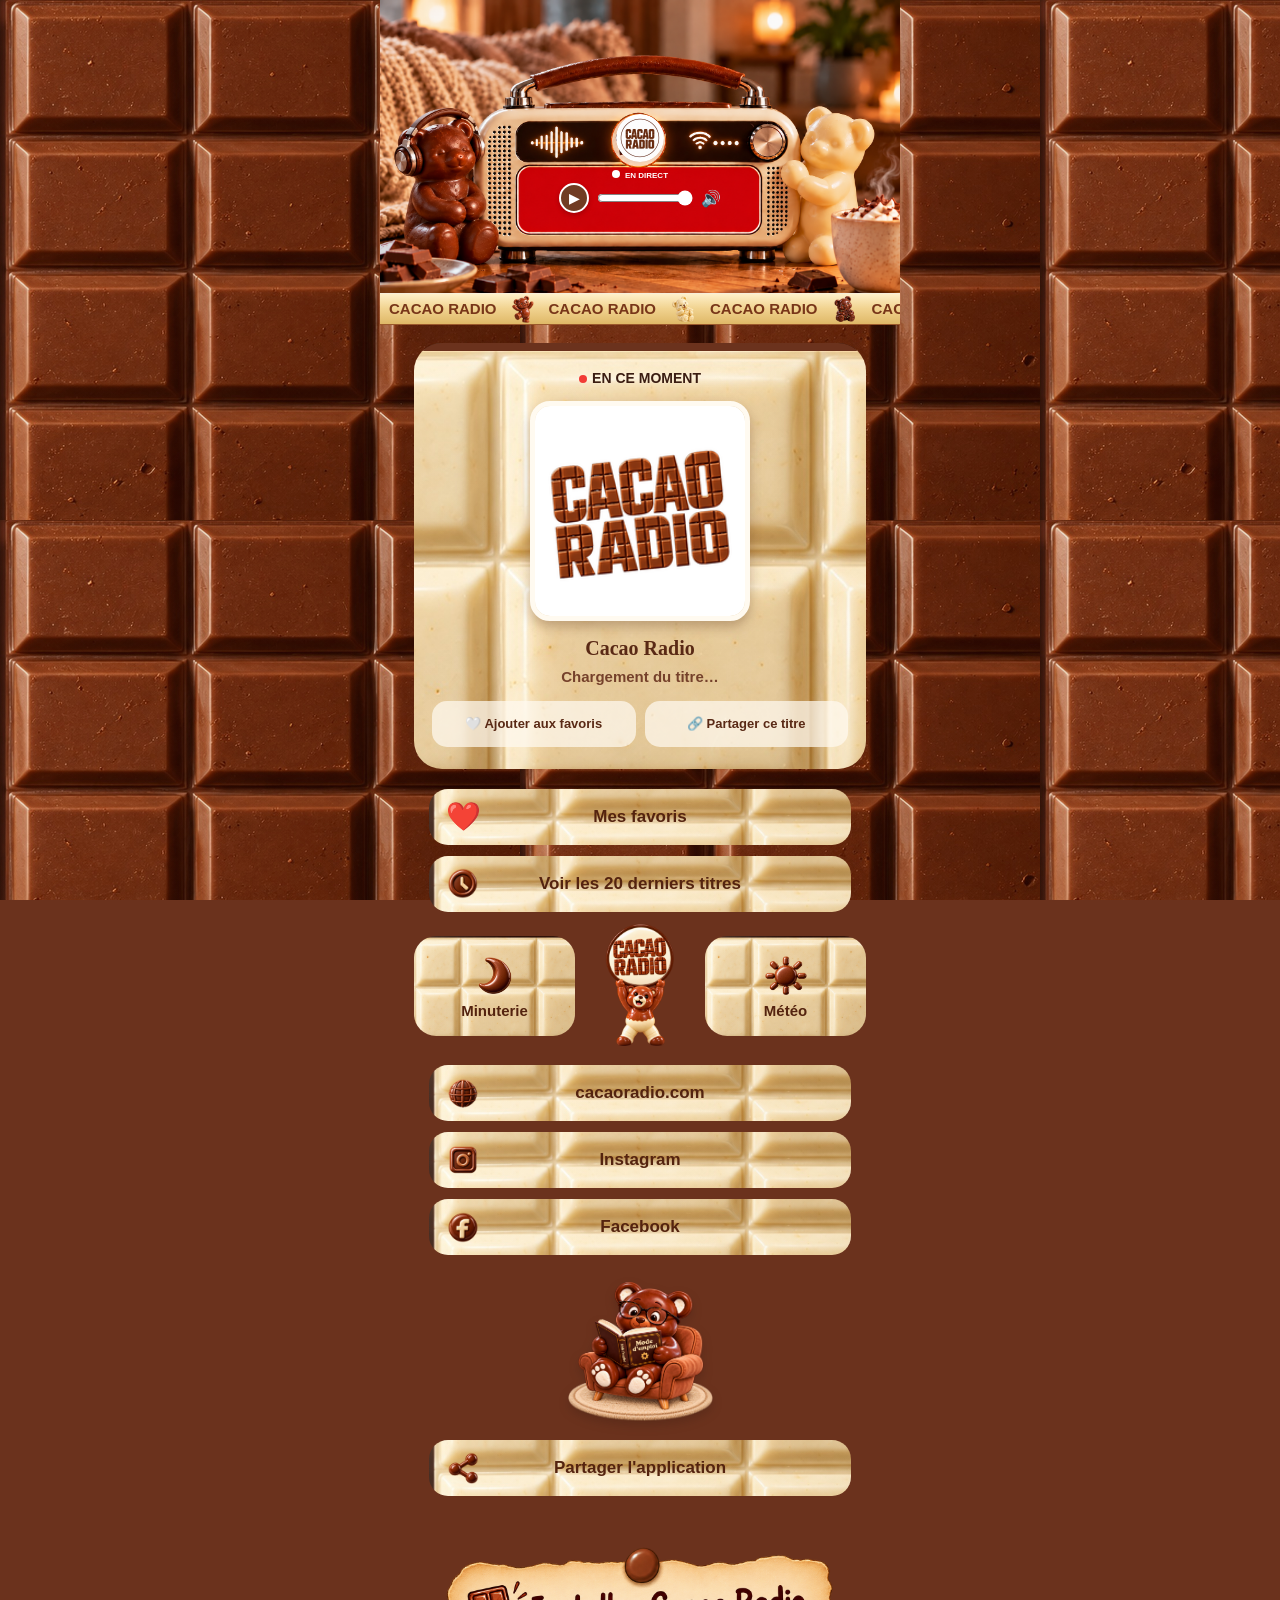
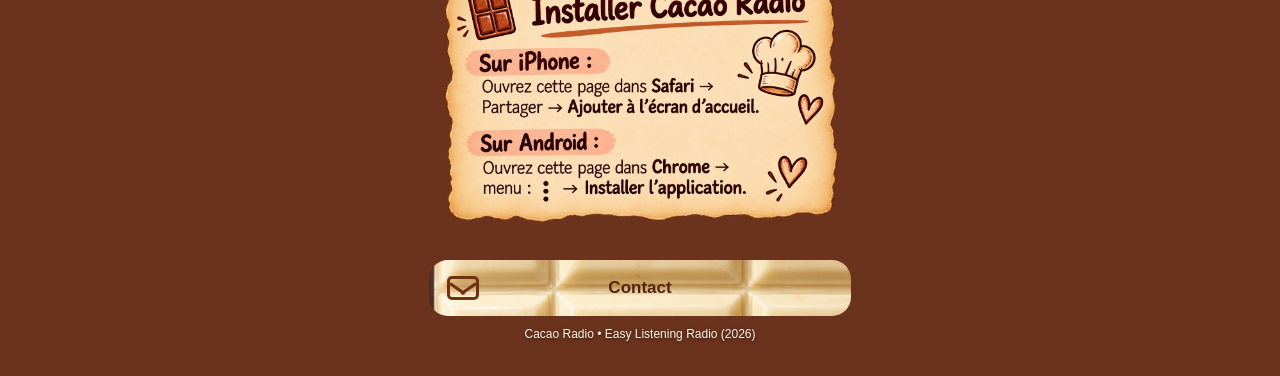
==== index.html @ e985b1bf "Update index.html" ====
<!doctype html>
<html lang="fr">

<head>
<meta charset="utf-8">
<meta name="viewport" content="width=device-width,initial-scale=1,viewport-fit=cover">
<meta name="theme-color" content="#3b1d12">

<title>Cacao Radio</title>

<!-- PARTAGE FACEBOOK / WHATSAPP / MESSENGER -->
<meta property="og:type" content="website">
<meta property="og:title" content="Cacao Radio">
<meta property="og:description" content="Easy Listening Radio • Écoutez Cacao Radio gratuitement.">

<meta property="og:url" content="https://cacaoradio.github.io/cacao-radio/">
<meta property="og:image" content="https://cacaoradio.github.io/cacao-radio/partage-cacao-radio.jpg">
<meta property="og:image:secure_url" content="https://cacaoradio.github.io/cacao-radio/partage-cacao-radio.jpg">
<meta property="og:image:type" content="image/jpeg">
<meta property="og:image:alt" content="Cacao Radio - Easy Listening Radio">
<meta property="og:site_name" content="Cacao Radio">
<meta property="og:locale" content="fr_FR">

<meta name="twitter:card" content="summary_large_image">
<meta name="twitter:title" content="Cacao Radio">
<meta name="twitter:description" content="Easy Listening Radio • Écoutez Cacao Radio gratuitement.">
<meta name="twitter:image" content="https://cacaoradio.github.io/cacao-radio/partage-cacao-radio.jpg">

<link rel="manifest" href="manifest.webmanifest">
<link rel="apple-touch-icon" href="icon-192.png">

<style>

:root{
  --brown:#3b1d12;
  --brown2:#713c23;
}

*{box-sizing:border-box}

body{
  margin:0;
  font-family:Arial,sans-serif;
  color:var(--brown);
  background-color:#6b321d;
  background-image:
    linear-gradient(rgba(75,31,13,.10),rgba(75,31,13,.10)),
    url("chocolat-lait.jpg");
  background-size:520px auto;
  background-repeat:repeat;
  background-attachment:fixed;
}

main{
  max-width:520px;
  margin:auto;
  padding:0 14px 35px;
}

.hero{
  position:relative;
  margin:0 -14px;
  overflow:hidden;
}

.hero > .radio-background{
  display:block;
  width:100%;
  height:auto;
}

.player-overlay{
  position:absolute;
  left:27%;
  top:57%;
  width:46%;
  height:18%;
  overflow:hidden;
  pointer-events:none;
}

.player-overlay .live{
  position:absolute;
  left:0;
  top:3px;
  width:100%;
  text-align:center;
  font-size:8px;
  line-height:1;
  font-weight:800;
  color:#fff;
}

.player-overlay .controls{
  position:absolute;
  left:5%;
  top:25%;
  width:90%;
  height:70%;
  display:flex;
  align-items:center;
  justify-content:center;
  gap:6px;
}

.play{
  width:30px;
  height:30px;
  flex:0 0 30px;
  border:2px solid #fff;
  border-radius:50%;
  background:var(--brown2);
  color:#fff;
  font-size:13px;
  font-weight:bold;
  box-shadow:0 2px 5px #0003;
  pointer-events:auto;
}

.vol{
  width:45%;
  min-width:0;
  accent-color:#fff;
  pointer-events:auto;
}

.dot{
  display:inline-block;
  width:8px;
  height:8px;
  border-radius:50%;
  background:#f23b35;
  margin-right:5px;
}

.player-overlay .dot{background:#fff}

.radio-logo{
  position:absolute;
  left:50%;
  top:47%;
  transform:translate(-50%,-50%);
  width:48px;
  height:48px;
  border-radius:50%;
  overflow:hidden;
  z-index:20;
  pointer-events:none;
}

.radio-logo img{
  position:absolute;
  inset:0;
  width:100%;
  height:100%;
  object-fit:cover;
  border-radius:50%;
}

#logoFixe{display:block}
#logoAnime{display:none}

.cacao-marquee{
  position:relative;
  width:calc(100% + 28px);
  height:32px;
  margin:0 -14px 12px;
  overflow:hidden;
  display:flex;
  align-items:center;
  background:linear-gradient(180deg,#fff0c9 0%,#f1d390 48%,#dfb867 100%);
  border-top:1px solid rgba(255,255,255,.75);
  border-bottom:1px solid #9b592c;
}

.cacao-marquee-track{
  display:flex;
  align-items:center;
  width:max-content;
  white-space:nowrap;
  animation:cacaoScroll 24s linear infinite;
  animation-play-state:paused;
}

.cacao-marquee.playing .cacao-marquee-track{
  animation-play-state:running;
}

.marquee-text{
  display:inline-block;
  margin:0 9px;
  font-family:Impact,"Arial Black",sans-serif;
  font-size:15px;
  font-weight:900;
  color:#783619;
}

.marquee-bear-img{
  display:block;
  width:26px;
  height:26px;
  object-fit:contain;
  margin:0 5px;
}

.bear-standing{
  width:24px;
  height:28px;
}

.bear-lying{
  width:32px;
  height:23px;
}

@keyframes cacaoScroll{
  from{transform:translateX(0)}
  to{transform:translateX(-50%)}
}

.choco-white{
  position:relative;
  overflow:hidden;
  background-color:#f3dda5;
  background-image:
    linear-gradient(
      135deg,
      rgba(255,250,224,.16) 0%,
      rgba(255,250,224,0) 35%,
      rgba(206,166,91,.08) 100%
    ),
    url("chocolat-blanc.jpg");
  background-size:cover;
  background-position:center;
  border:none;
  outline:none;
  box-shadow:none;
}

.card{border-radius:25px}

.now-card{
  position:relative;
  padding:27px 18px 22px;
  margin:18px 20px 20px;
  border-radius:28px;
  text-align:center;
}

.now-card::before{
  content:"";
  position:absolute;
  top:0;
  left:0;
  right:0;
  height:8px;
  background:#6b321d;
  border-radius:28px 28px 0 0;
}

.now-label{
  font-size:14px;
  font-weight:900;
  margin-bottom:15px;
}

.now-wrap{
  display:flex;
  flex-direction:column;
  align-items:center;
}

.now-cover{
  display:block;
  width:220px;
  height:220px;
  max-width:82vw;
  border-radius:20px;
  object-fit:cover;
  background:#fff;
  border:5px solid #fffaf0;
  box-shadow:0 6px 12px rgba(72,31,10,.28);
  margin:0 auto 16px;
}

.now-text{
  width:100%;
  text-align:center;
}

.now-title{
  font-family:Georgia,serif;
  font-size:20px;
  font-weight:900;
  color:#592915;
  margin:0 auto 8px;
}

.now-artist{
  font-size:15px;
  font-weight:800;
  color:#75412b;
}

.track-actions{
  display:grid;
  grid-template-columns:1fr 1fr;
  gap:9px;
  width:100%;
  margin-top:16px;
}

.track-action{
  min-height:46px;
  border:0;
  border-radius:15px;
  padding:7px 8px;
  background:rgba(255,250,240,.72);
  color:#592915;
  font-size:13px;
  font-weight:900;
}

.history-area{
  position:relative;
  margin-top:10px;
}

.history-btn,
.btn{
  position:relative;
  width:calc(100% - 70px);
  min-height:56px;
  margin:0 35px 11px;
  border-radius:19px;
  padding:7px 15px;
  color:#54230f;
  font-weight:900;
  font-size:17px;
  text-decoration:none;
  display:grid;
  grid-template-columns:38px 1fr 38px;
  align-items:center;
  text-align:center;
  gap:10px;
}

.icon-inline{
  display:block;
  width:32px;
  height:32px;
  object-fit:contain;
  grid-column:1;
  grid-row:1;
  justify-self:center;
}

.history-btn > span:not(.contact-envelope),
.btn > span:not(.contact-envelope){
  grid-column:2;
  grid-row:1;
  text-align:center;
}

.links{display:grid}

.tools-row{
  display:grid;
  grid-template-columns:1fr 110px 1fr;
  gap:10px;
  align-items:center;
  margin:8px 20px 16px;
}

.tool{
  min-height:100px;
  border-radius:22px;
  padding:11px 3px 9px;
  color:#54230f;
  font-size:15px;
  font-weight:900;
}

.icon-choco{
  display:block;
  width:42px;
  height:42px;
  margin:0 auto 5px;
  object-fit:contain;
}

.tools-bear{
  display:flex;
  justify-content:center;
  align-items:center;
  width:110px;
}

.tools-bear img{
  display:block;
  width:105px;
  height:auto;
}

.panel{
  display:none;
  padding:22px 18px;
  margin:0 20px 18px;
  text-align:center;
}

.panel > strong{
  display:block;
  font-size:20px;
  font-weight:900;
  color:#54230f;
  margin-bottom:5px;
}

.panel input,
.panel select{
  width:min(320px,94%);
  padding:13px;
  border:1px solid #c9a66b;
  border-radius:13px;
  font-size:17px;
  margin:10px 0;
  background:#fffaf0;
  color:#3b1d12;
}

.action,.cancel{
  border:0;
  border-radius:12px;
  padding:11px 16px;
  font-size:16px;
  font-weight:900;
  margin:4px;
}

.action{background:#3b1d12;color:#fff}
.cancel{background:#eee1cb;color:#3b1d12}

.info{
  font-size:16px;
  font-weight:800;
  color:#54230f;
  margin-top:14px;
  line-height:1.45;
}

.weatherNow{
  font-size:29px;
  font-weight:900;
  margin:10px 0 3px;
}

.weather-day{padding:8px 0}

.weather-day + .weather-day{
  border-top:1px solid rgba(113,60,35,.25);
  margin-top:8px;
  padding-top:14px;
}

.weather-day-title{
  font-size:17px;
  font-weight:900;
}

.weather-description{
  font-weight:800;
  margin:4px 0;
}

.history-modal,.favorites-modal{
  display:none;
  position:fixed;
  inset:0;
  z-index:9999;
  background:rgba(35,16,9,.72);
  padding:18px;
  align-items:center;
  justify-content:center;
}

.history-box,.favorites-box{
  width:min(390px,100%);
  max-height:92vh;
  overflow:auto;
  background:#fff8ef;
  border-radius:18px;
  padding:12px;
}

.history-head,.favorites-head{
  display:flex;
  align-items:center;
  justify-content:space-between;
  margin:2px 2px 10px;
  font-weight:800;
  font-size:17px;
}

.history-close,.favorites-close{
  border:0;
  width:38px;
  height:38px;
  border-radius:50%;
  background:var(--brown);
  color:#fff;
  font-size:22px;
}

.history-loading{
  padding:30px 10px;
  text-align:center;
  font-weight:800;
  color:#75412b;
}

.history-item{
  display:grid;
  grid-template-columns:54px 1fr;
  gap:12px;
  align-items:center;
  padding:10px 5px;
  border-bottom:1px solid rgba(113,60,35,.18);
}

.history-item:last-child{border-bottom:none}

.history-cover{
  display:block;
  width:54px;
  height:54px;
  border-radius:10px;
  object-fit:cover;
  background:#fff;
}

.history-info{min-width:0}

.history-title{
  font-weight:900;
  font-size:15px;
  color:#54230f;
  line-height:1.25;
}

.history-artist{
  margin-top:3px;
  font-size:13px;
  font-weight:700;
  color:#75412b;
}

.history-time{
  margin-top:4px;
  font-size:11px;
  color:#9a705b;
}

.favorites-empty{
  padding:25px 12px;
  text-align:center;
  color:#75412b;
}

.favorite-item{
  display:grid;
  grid-template-columns:1fr 42px;
  gap:8px;
  align-items:center;
  padding:12px 6px;
  border-bottom:1px solid rgba(113,60,35,.20);
}

.favorite-title{font-weight:900;color:#54230f}
.favorite-artist{font-size:13px;color:#75412b}

.favorite-delete{
  width:38px;
  height:38px;
  border:0;
  border-radius:50%;
  background:#eee1cb;
  color:#713015;
  font-size:18px;
}

.contact-envelope{
  display:block;
  width:32px;
  height:24px;
  grid-column:1 !important;
  grid-row:1 !important;
  justify-self:center;
  align-self:center;
  position:relative;
  border:3px solid #713015;
  border-radius:5px;
}

.contact-envelope::before,
.contact-envelope::after{
  content:"";
  position:absolute;
  top:3px;
  width:18px;
  height:3px;
  background:#713015;
}

.contact-envelope::before{
  left:0;
  transform:rotate(35deg);
  transform-origin:left center;
}

.contact-envelope::after{
  right:0;
  transform:rotate(-35deg);
  transform-origin:right center;
}

.mode-emploi-bear{
  display:flex;
  justify-content:center;
  width:100%;
  margin:16px 0 18px;
}

.mode-emploi-bear img{
  display:block;
  width:145px;
  max-width:42%;
  height:auto;
  object-fit:contain;
  filter:drop-shadow(0 5px 5px rgba(59,29,18,.28));
}

.share-bottom{
  margin-top:0;
  margin-bottom:18px;
}

.installation-app{
  width:100%;
  display:flex;
  justify-content:center;
  align-items:center;
  margin:18px auto 18px;
}

.installation-app img{
  display:block;
  width:100%;
  max-width:492px;
  height:auto;
  object-fit:contain;
  margin:0 auto;
}

.contact-bottom{margin-top:18px}

footer{
  text-align:center;
  color:#fff5e9;
  font-size:12px;
  margin-top:10px;
  text-shadow:0 1px 3px #3b1d12;
}

</style>
</head>

<body>

<main>

<section class="hero">

<img class="radio-background" src="radio-cacao-player-vide.png" alt="Cacao Radio">

<div class="radio-logo">
<img id="logoFixe" src="logo-fixe.png" alt="Cacao Radio">
<img id="logoAnime" src="logo-anime.gif" alt="Cacao Radio">
</div>

<div class="player-overlay">

<div class="live"><span class="dot"></span>EN DIRECT</div>

<div class="controls">
<button class="play" id="play">▶</button>
<input class="vol" id="volume" type="range" min="0" max="1" step=".05" value="1">
<span>🔊</span>
</div>

</div>

<audio id="audio" preload="none" playsinline>
<source src="https://stream10.vestaradio.com/Cacao-Radio">
</audio>

<audio id="welcomeAudio" preload="auto" playsinline>
<source src="welcome.m4a.m4a" type="audio/mp4">
</audio>

</section>

<div class="cacao-marquee" id="cacaoMarquee">
<div class="cacao-marquee-track">

<span class="marquee-text">CACAO RADIO</span>
<img class="marquee-bear-img bear-standing" src="ourson-lait-debout.png" alt="">
<span class="marquee-text">CACAO RADIO</span>
<img class="marquee-bear-img" src="ourson-blanc-tablette.png" alt="">
<span class="marquee-text">CACAO RADIO</span>
<img class="marquee-bear-img" src="ourson-noir-tablette.png" alt="">
<span class="marquee-text">CACAO RADIO</span>
<img class="marquee-bear-img bear-lying" src="ourson-lait-allonge.png" alt="">

<span class="marquee-text">CACAO RADIO</span>
<img class="marquee-bear-img bear-standing" src="ourson-lait-debout.png" alt="">
<span class="marquee-text">CACAO RADIO</span>
<img class="marquee-bear-img" src="ourson-blanc-tablette.png" alt="">
<span class="marquee-text">CACAO RADIO</span>
<img class="marquee-bear-img" src="ourson-noir-tablette.png" alt="">
<span class="marquee-text">CACAO RADIO</span>
<img class="marquee-bear-img bear-lying" src="ourson-lait-allonge.png" alt="">

</div>
</div>

<section class="card now-card choco-white">

<div class="now-label"><span class="dot"></span>EN CE MOMENT</div>

<div class="now-wrap">

<img class="now-cover" id="nowCover" src="icon-192.png" alt="Pochette">

<div class="now-text">

<div class="now-title" id="nowTitle">Cacao Radio</div>
<div class="now-artist" id="nowArtist">Chargement du titre…</div>

<div class="track-actions">
<button class="track-action" id="favoriteCurrentButton" onclick="addCurrentFavorite()">🤍 Ajouter aux favoris</button>
<button class="track-action" onclick="shareCurrentTrack()">🔗 Partager ce titre</button>
</div>

</div>
</div>
</section>

<div class="history-area">
<button class="history-btn choco-white" onclick="openFavorites()">
<span style="font-size:28px;grid-column:1;">❤️</span>
<span>Mes favoris</span>
</button>
</div>

<div class="history-area">
<button class="history-btn choco-white" onclick="openHistory()">
<img class="icon-inline" src="icon-historique.png" alt="">
<span>Voir les 20 derniers titres</span>
</button>
</div>

<div class="tools-row">

<button class="tool choco-white" onclick="openPanel('sleepPanel')">
<img class="icon-choco" src="icon-minuterie.png" alt="">
Minuterie
</button>

<div class="tools-bear">
<img src="nounours-logo-cacao-radio.png" alt="Nounours Cacao Radio">
</div>

<button class="tool choco-white" onclick="openPanel('weatherPanel')">
<img class="icon-choco" src="icon-meteo.png" alt="">
Météo
</button>

</div>

<section class="card panel choco-white" id="sleepPanel">

<strong>Mise en veille</strong>

<select id="sleepTime">
<option value="15">15 minutes</option>
<option value="30">30 minutes</option>
<option value="45">45 minutes</option>
<option value="60">1 heure</option>
<option value="90">1 h 30</option>
<option value="120">2 heures</option>
</select>

<br>

<button class="action" onclick="setSleep()">Démarrer</button>
<button class="cancel" onclick="cancelSleep()">Annuler</button>

<div class="info" id="sleepInfo">Aucune minuterie active</div>

</section>

<section class="card panel choco-white" id="weatherPanel">

<strong>La météo chez vous</strong>

<input id="city" type="text" placeholder="Votre ville">

<br>

<button class="action" onclick="getWeather()">Afficher la météo</button>

<div class="info" id="weatherResult">Entrez une ville pour afficher la météo.</div>

</section>

<div class="links">

<a class="btn choco-white" href="https://cacaoradio.com" target="_blank">
<img class="icon-inline" src="icon-site.png" alt="">
<span>cacaoradio.com</span>
</a>

<a class="btn choco-white" href="https://www.instagram.com/cacao_radio" target="_blank">
<img class="icon-inline" src="icon-instagram.png" alt="">
<span>Instagram</span>
</a>

<a class="btn choco-white" href="https://www.facebook.com/share/1RcFB1YhKJ/" target="_blank">
<img class="icon-inline" src="icon-facebook.png" alt="">
<span>Facebook</span>
</a>

</div>

<div class="mode-emploi-bear">
<img src="nounours-mode-emploi.png" alt="Nounours lisant le mode d'emploi">
</div>

<div class="share-bottom">
<button class="btn choco-white" type="button" onclick="shareApp()">
<img class="icon-inline" src="icon-partage.png" alt="">
<span>Partager l'application</span>
</button>
</div>

<div class="installation-app">
<img src="installation-cacao-radio.png" alt="Comment installer l'application Cacao Radio">
</div>

<div class="contact-bottom">
<a class="btn choco-white" href="mailto:cacaoradiostation@gmail.com" aria-label="Contacter Cacao Radio">
<i class="contact-envelope" aria-hidden="true"></i>
<span>Contact</span>
</a>
</div>

<footer>Cacao Radio • Easy Listening Radio (2026)</footer>

<div class="favorites-modal" id="favoritesModal" onclick="closeFavoritesOutside(event)">
<div class="favorites-box">

<div class="favorites-head">
<span>❤️ Mes favoris</span>
<button class="favorites-close" onclick="closeFavorites()">×</button>
</div>

<div id="favoritesList"></div>

</div>
</div>

<div class="history-modal" id="historyModal" onclick="closeHistoryOutside(event)">
<div class="history-box">

<div class="history-head">
<span>🎵 Les 20 derniers titres</span>
<button class="history-close" onclick="closeHistory()">×</button>
</div>

<div id="historyList">
<div class="history-loading">Chargement des derniers titres…</div>
</div>

</div>
</div>

</main>

<script>

const audio=document.getElementById("audio");
const welcomeAudio=document.getElementById("welcomeAudio");
const play=document.getElementById("play");
const volume=document.getElementById("volume");
const cacaoMarquee=document.getElementById("cacaoMarquee");
const logoFixe=document.getElementById("logoFixe");
const logoAnime=document.getElementById("logoAnime");

let sleepTimer=null;
let firstPlay=true;
let autoStartInProgress=false;

let currentTrackTitle="Cacao Radio";
let currentTrackArtist="Easy Listening Radio";
let currentTrackCover="icon-192.png";

function showFixedLogo(){
  logoFixe.style.display="block";
  logoAnime.style.display="none";
}

function showAnimatedLogo(){
  logoFixe.style.display="none";
  logoAnime.src="logo-anime.gif?v="+Date.now();
  logoAnime.style.display="block";
}

/* DÉMARRAGE RADIO */

async function startCacaoRadio(){

  if(firstPlay){

    firstPlay=false;

    try{

      welcomeAudio.currentTime=0;
      await welcomeAudio.play();

      welcomeAudio.onended=async function(){

        try{
          await audio.play();
        }catch(e){
          firstPlay=true;
        }

      };

      return true;

    }catch(e){

      try{

        await audio.play();
        return true;

      }catch(err){

        firstPlay=true;
        return false;

      }

    }

  }

  try{
    await audio.play();
    return true;
  }catch(e){
    return false;
  }

}

/* AUTOPLAY */

async function autoStartRadio(){

  if(autoStartInProgress || !audio.paused){
    return;
  }

  autoStartInProgress=true;

  await startCacaoRadio();

  autoStartInProgress=false;

}

window.addEventListener("load",function(){
  setTimeout(autoStartRadio,500);
});

/* PLAY / PAUSE */

play.addEventListener("click",async function(){

  if(audio.paused && welcomeAudio.paused){

    await startCacaoRadio();

  }else{

    welcomeAudio.pause();
    welcomeAudio.currentTime=0;
    audio.pause();
    firstPlay=false;

  }

});

audio.addEventListener("playing",function(){

  play.textContent="❚❚";
  cacaoMarquee.classList.add("playing");
  showAnimatedLogo();

});

audio.addEventListener("pause",function(){

  if(welcomeAudio.paused){
    play.textContent="▶";
    cacaoMarquee.classList.remove("playing");
    showFixedLogo();
  }

});

welcomeAudio.addEventListener("playing",function(){

  play.textContent="❚❚";
  cacaoMarquee.classList.add("playing");
  showAnimatedLogo();

});

welcomeAudio.addEventListener("pause",function(){

  if(audio.paused){
    play.textContent="▶";
    cacaoMarquee.classList.remove("playing");
    showFixedLogo();
  }

});

volume.addEventListener("input",function(){
  audio.volume=Number(volume.value);
});

/* PANNEAUX */

function openPanel(id){

  ["sleepPanel","weatherPanel"].forEach(function(x){

    const e=document.getElementById(x);

    if(x===id && e.style.display!=="block"){
      e.style.display="block";
    }else{
      e.style.display="none";
    }

  });

}

/* MINUTERIE */

function setSleep(){

  cancelSleep();

  const minutes=Number(document.getElementById("sleepTime").value);

  document.getElementById("sleepInfo").textContent=
    "La radio s'arrêtera dans "+minutes+" minutes";

  sleepTimer=setTimeout(function(){

    audio.pause();
    welcomeAudio.pause();

    document.getElementById("sleepInfo").textContent=
      "La radio est arrêtée";

  },minutes*60000);

}

function cancelSleep(){

  if(sleepTimer){
    clearTimeout(sleepTimer);
  }

  sleepTimer=null;

  document.getElementById("sleepInfo").textContent=
    "Aucune minuterie active";

}

/* METEO */

const weatherCodes={
  0:"☀️ Ciel dégagé",
  1:"🌤️ Plutôt dégagé",
  2:"⛅ Partiellement nuageux",
  3:"☁️ Couvert",
  45:"🌫️ Brouillard",
  48:"🌫️ Brouillard",
  51:"🌦️ Bruine",
  53:"🌦️ Bruine",
  55:"🌧️ Bruine forte",
  61:"🌧️ Pluie faible",
  63:"🌧️ Pluie",
  65:"🌧️ Pluie forte",
  71:"🌨️ Neige",
  73:"🌨️ Neige",
  75:"❄️ Neige forte",
  80:"🌦️ Averses",
  81:"🌧️ Averses",
  82:"⛈️ Fortes averses",
  95:"⛈️ Orage",
  96:"⛈️ Orage avec grêle",
  99:"⛈️ Orage avec grêle"
};

async function getWeather(){

  const city=document.getElementById("city").value.trim();
  const result=document.getElementById("weatherResult");

  if(!city){
    result.textContent="Indiquez une ville.";
    return;
  }

  result.textContent="Recherche…";

  try{

    const geoResponse=await fetch(
      "https://geocoding-api.open-meteo.com/v1/search?name="+
      encodeURIComponent(city)+
      "&count=1&language=fr&format=json"
    );

    const geo=await geoResponse.json();

    if(!geo.results || !geo.results.length){
      result.textContent="Ville introuvable.";
      return;
    }

    const place=geo.results[0];

    localStorage.setItem("weatherCity",city);

    const weatherResponse=await fetch(
      "https://api.open-meteo.com/v1/forecast?latitude="+
      place.latitude+
      "&longitude="+place.longitude+
      "&current=temperature_2m,weather_code"+
      "&daily=weather_code,temperature_2m_max,temperature_2m_min"+
      "&timezone=auto&forecast_days=2"
    );

    const weather=await weatherResponse.json();

    const temperature=Math.round(weather.current.temperature_2m);
    const todayMin=Math.round(weather.daily.temperature_2m_min[0]);
    const todayMax=Math.round(weather.daily.temperature_2m_max[0]);

    const todayDescription=
      weatherCodes[weather.current.weather_code] || "Météo";

    const tomorrowMin=Math.round(weather.daily.temperature_2m_min[1]);
    const tomorrowMax=Math.round(weather.daily.temperature_2m_max[1]);

    const tomorrowDescription=
      weatherCodes[weather.daily.weather_code[1]] || "Météo";

    result.innerHTML=
      "<strong>"+place.name+"</strong>"+
      '<div class="weather-day">'+
      '<div class="weather-day-title">Aujourd’hui</div>'+
      '<div class="weatherNow">'+temperature+" °C</div>'+
      '<div class="weather-description">'+todayDescription+"</div>"+
      "Min. "+todayMin+" °C · Max. "+todayMax+" °C"+
      "</div>"+
      '<div class="weather-day">'+
      '<div class="weather-day-title">Demain</div>'+
      '<div class="weather-description">'+tomorrowDescription+"</div>"+
      "Min. "+tomorrowMin+" °C · Max. "+tomorrowMax+" °C"+
      "</div>";

  }catch(e){

    result.textContent="Météo momentanément indisponible.";

  }

}

const savedCity=localStorage.getItem("weatherCity");

if(savedCity){
  document.getElementById("city").value=savedCity;
}

/* FAVORIS */

function getFavorites(){

  try{
    const saved=localStorage.getItem("cacaoRadioFavorites");
    return saved ? JSON.parse(saved) : [];
  }catch(e){
    return [];
  }

}

function saveFavorites(favorites){
  localStorage.setItem("cacaoRadioFavorites",JSON.stringify(favorites));
}

function trackKey(title,artist){
  return title.trim().toLowerCase()+"||"+artist.trim().toLowerCase();
}

function isCurrentFavorite(){

  const favorites=getFavorites();
  const key=trackKey(currentTrackTitle,currentTrackArtist);

  return favorites.some(function(item){
    return trackKey(item.title,item.artist)===key;
  });

}

function updateFavoriteButton(){

  const button=document.getElementById("favoriteCurrentButton");

  if(!button)return;

  button.textContent=isCurrentFavorite()
    ? "❤️ Dans mes favoris"
    : "🤍 Ajouter aux favoris";

}

function addCurrentFavorite(){

  if(!currentTrackTitle || currentTrackTitle==="Cacao Radio"){

    alert("Le titre en cours n'est pas encore disponible.");
    return;

  }

  let favorites=getFavorites();

  const key=trackKey(currentTrackTitle,currentTrackArtist);

  const existingIndex=favorites.findIndex(function(item){
    return trackKey(item.title,item.artist)===key;
  });

  if(existingIndex!==-1){

    favorites.splice(existingIndex,1);
    saveFavorites(favorites);
    updateFavoriteButton();
    return;

  }

  favorites.unshift({
    title:currentTrackTitle,
    artist:currentTrackArtist,
    cover:currentTrackCover,
    date:Date.now()
  });

  if(favorites.length>100){
    favorites=favorites.slice(0,100);
  }

  saveFavorites(favorites);
  updateFavoriteButton();

}

function openFavorites(){

  renderFavorites();
  document.getElementById("favoritesModal").style.display="flex";
  document.body.style.overflow="hidden";

}

function closeFavorites(){

  document.getElementById("favoritesModal").style.display="none";
  document.body.style.overflow="";

}

function closeFavoritesOutside(event){

  if(event.target.id==="favoritesModal"){
    closeFavorites();
  }

}

function renderFavorites(){

  const container=document.getElementById("favoritesList");
  const favorites=getFavorites();

  container.innerHTML="";

  if(!favorites.length){

    const empty=document.createElement("div");

    empty.className="favorites-empty";
    empty.textContent="Vous n'avez encore aucun titre dans vos favoris.";

    container.appendChild(empty);
    return;

  }

  favorites.forEach(function(item,index){

    const row=document.createElement("div");
    row.className="favorite-item";

    const text=document.createElement("div");

    const title=document.createElement("div");
    title.className="favorite-title";
    title.textContent=item.title;

    const artist=document.createElement("div");
    artist.className="favorite-artist";
    artist.textContent=item.artist;

    text.appendChild(title);
    text.appendChild(artist);

    const remove=document.createElement("button");

    remove.className="favorite-delete";
    remove.textContent="×";

    remove.onclick=function(){
      deleteFavorite(index);
    };

    row.appendChild(text);
    row.appendChild(remove);

    container.appendChild(row);

  });

}

function deleteFavorite(index){

  const favorites=getFavorites();

  favorites.splice(index,1);

  saveFavorites(favorites);
  renderFavorites();
  updateFavoriteButton();

}

/* PARTAGER TITRE */

async function shareCurrentTrack(){

  if(!currentTrackTitle || currentTrackTitle==="Cacao Radio"){

    alert("Le titre en cours n'est pas encore disponible.");
    return;

  }

  const message=
    '🎵 J’écoute "'+
    currentTrackTitle+
    '" de '+
    currentTrackArtist+
    " sur Cacao Radio – Easy Listening Radio";

  const shareData={
    title:"Cacao Radio",
    text:message,
    url:"https://cacaoradio.com/"
  };

  if(navigator.share){

    try{
      await navigator.share(shareData);
    }catch(e){}

  }else{

    try{

      await navigator.clipboard.writeText(
        message+"\nhttps://cacaoradio.com/"
      );

      alert("Le titre a été copié.");

    }catch(e){
      alert(message);
    }

  }

}

/* TITRE EN COURS */

const STATUS_API=
"https://studio10.vestaradio.com/api/player-public.php?radio=Cacao-Radio&action=status";

async function updateNowPlaying(){

  try{

    const response=await fetch(STATUS_API,{cache:"no-store"});
    const data=await response.json();

    if(!data.success){
      throw new Error();
    }

    const currentTitle=data.title || data.now_playing || "Cacao Radio";
    const currentArtist=data.artist || "Easy Listening Radio";

    currentTrackTitle=currentTitle;
    currentTrackArtist=currentArtist;
    currentTrackCover=data.cover || data.logo || "icon-192.png";

    document.getElementById("nowTitle").textContent=currentTitle;
    document.getElementById("nowArtist").textContent=currentArtist;

    const cover=document.getElementById("nowCover");

    cover.src=currentTrackCover;

    cover.onerror=function(){
      cover.onerror=null;
      cover.src="icon-192.png";
    };

    updateFavoriteButton();

    if("mediaSession" in navigator && "MediaMetadata" in window){

      try{

        const artwork=[];

        if(data.cover){
          artwork.push({src:data.cover});
        }

        artwork.push(
          {
            src:"icon-192.png",
            sizes:"192x192",
            type:"image/png"
          },
          {
            src:"icon-512.png",
            sizes:"512x512",
            type:"image/png"
          }
        );

        navigator.mediaSession.metadata=
          new MediaMetadata({
            title:currentTitle,
            artist:currentArtist,
            album:"Cacao Radio",
            artwork:artwork
          });

      }catch(e){}

    }

  }catch(e){

    document.getElementById("nowTitle").textContent="Cacao Radio";

    document.getElementById("nowArtist").textContent=
      "Titre momentanément indisponible";

  }

}

updateNowPlaying();
setInterval(updateNowPlaying,15000);

/* HISTORIQUE */

const HISTORY_API=
"https://studio10.vestaradio.com/api/player-public.php?radio=Cacao-Radio&action=history";

async function openHistory(){

  const modal=document.getElementById("historyModal");
  const list=document.getElementById("historyList");

  modal.style.display="flex";
  document.body.style.overflow="hidden";

  list.innerHTML=
    '<div class="history-loading">Chargement des derniers titres…</div>';

  try{

    const response=await fetch(HISTORY_API,{cache:"no-store"});

    if(!response.ok){
      throw new Error("Erreur API");
    }

    const data=await response.json();

    let tracks=[];

    if(Array.isArray(data)){
      tracks=data;
    }else if(Array.isArray(data.history)){
      tracks=data.history;
    }else if(Array.isArray(data.tracks)){
      tracks=data.tracks;
    }else if(Array.isArray(data.items)){
      tracks=data.items;
    }else if(Array.isArray(data.data)){
      tracks=data.data;
    }else if(data.data && Array.isArray(data.data.history)){
      tracks=data.data.history;
    }

    tracks=tracks.slice(0,20);

    if(!tracks.length){

      list.innerHTML=
        '<div class="history-loading">Historique momentanément indisponible.</div>';

      return;

    }

    list.innerHTML="";

    tracks.forEach(function(track){

      const row=document.createElement("div");
      row.className="history-item";

      const cover=document.createElement("img");
      cover.className="history-cover";

      cover.src=
        track.cover ||
        track.image ||
        track.artwork ||
        track.logo ||
        "icon-192.png";

      cover.onerror=function(){
        cover.onerror=null;
        cover.src="icon-192.png";
      };

      const info=document.createElement("div");
      info.className="history-info";

      const title=document.createElement("div");
      title.className="history-title";

      title.textContent=
        track.title ||
        track.song ||
        track.track ||
        "Titre";

      const artist=document.createElement("div");
      artist.className="history-artist";

      artist.textContent=
        track.artist ||
        track.author ||
        "";

      info.appendChild(title);

      if(artist.textContent){
        info.appendChild(artist);
      }

      const timeValue=
        track.time ||
        track.hour ||
        track.datetime ||
        track.date ||
        "";

      if(timeValue){

        const time=document.createElement("div");

        time.className="history-time";
        time.textContent=timeValue;

        info.appendChild(time);

      }

      row.appendChild(cover);
      row.appendChild(info);

      list.appendChild(row);

    });

  }catch(error){

    console.error("Erreur historique Cacao Radio :",error);

    list.innerHTML=
      '<div class="history-loading">Historique momentanément indisponible.</div>';

  }

}

function closeHistory(){

  document.getElementById("historyModal").style.display="none";
  document.body.style.overflow="";

}

function closeHistoryOutside(event){

  if(event.target.id==="historyModal"){
    closeHistory();
  }

}

/* PARTAGER APPLICATION */

async function shareApp(){

  const shareData={
    title:"Cacao Radio",
    text:"🎧 Cacao Radio – Easy Listening Radio",
    url:"https://cacaoradio.com/"
  };

  if(navigator.share){

    try{
      await navigator.share(shareData);
    }catch(e){}

  }else{

    try{

      await navigator.clipboard.writeText(shareData.url);

      alert("Le lien de Cacao Radio a été copié !");

    }catch(e){

      alert("https://cacaoradio.com/");

    }

  }

}

/* MEDIA SESSION */

if("mediaSession" in navigator){

  try{

    navigator.mediaSession.setActionHandler(
      "play",
      function(){
        startCacaoRadio();
      }
    );

    navigator.mediaSession.setActionHandler(
      "pause",
      function(){
        welcomeAudio.pause();
        audio.pause();
      }
    );

  }catch(e){}

}

/* SERVICE WORKER */

if("serviceWorker" in navigator){

  window.addEventListener("load",function(){

    navigator.serviceWorker
      .register("./sw.js")
      .catch(function(){});

  });

}

</script>

</body>
</html>
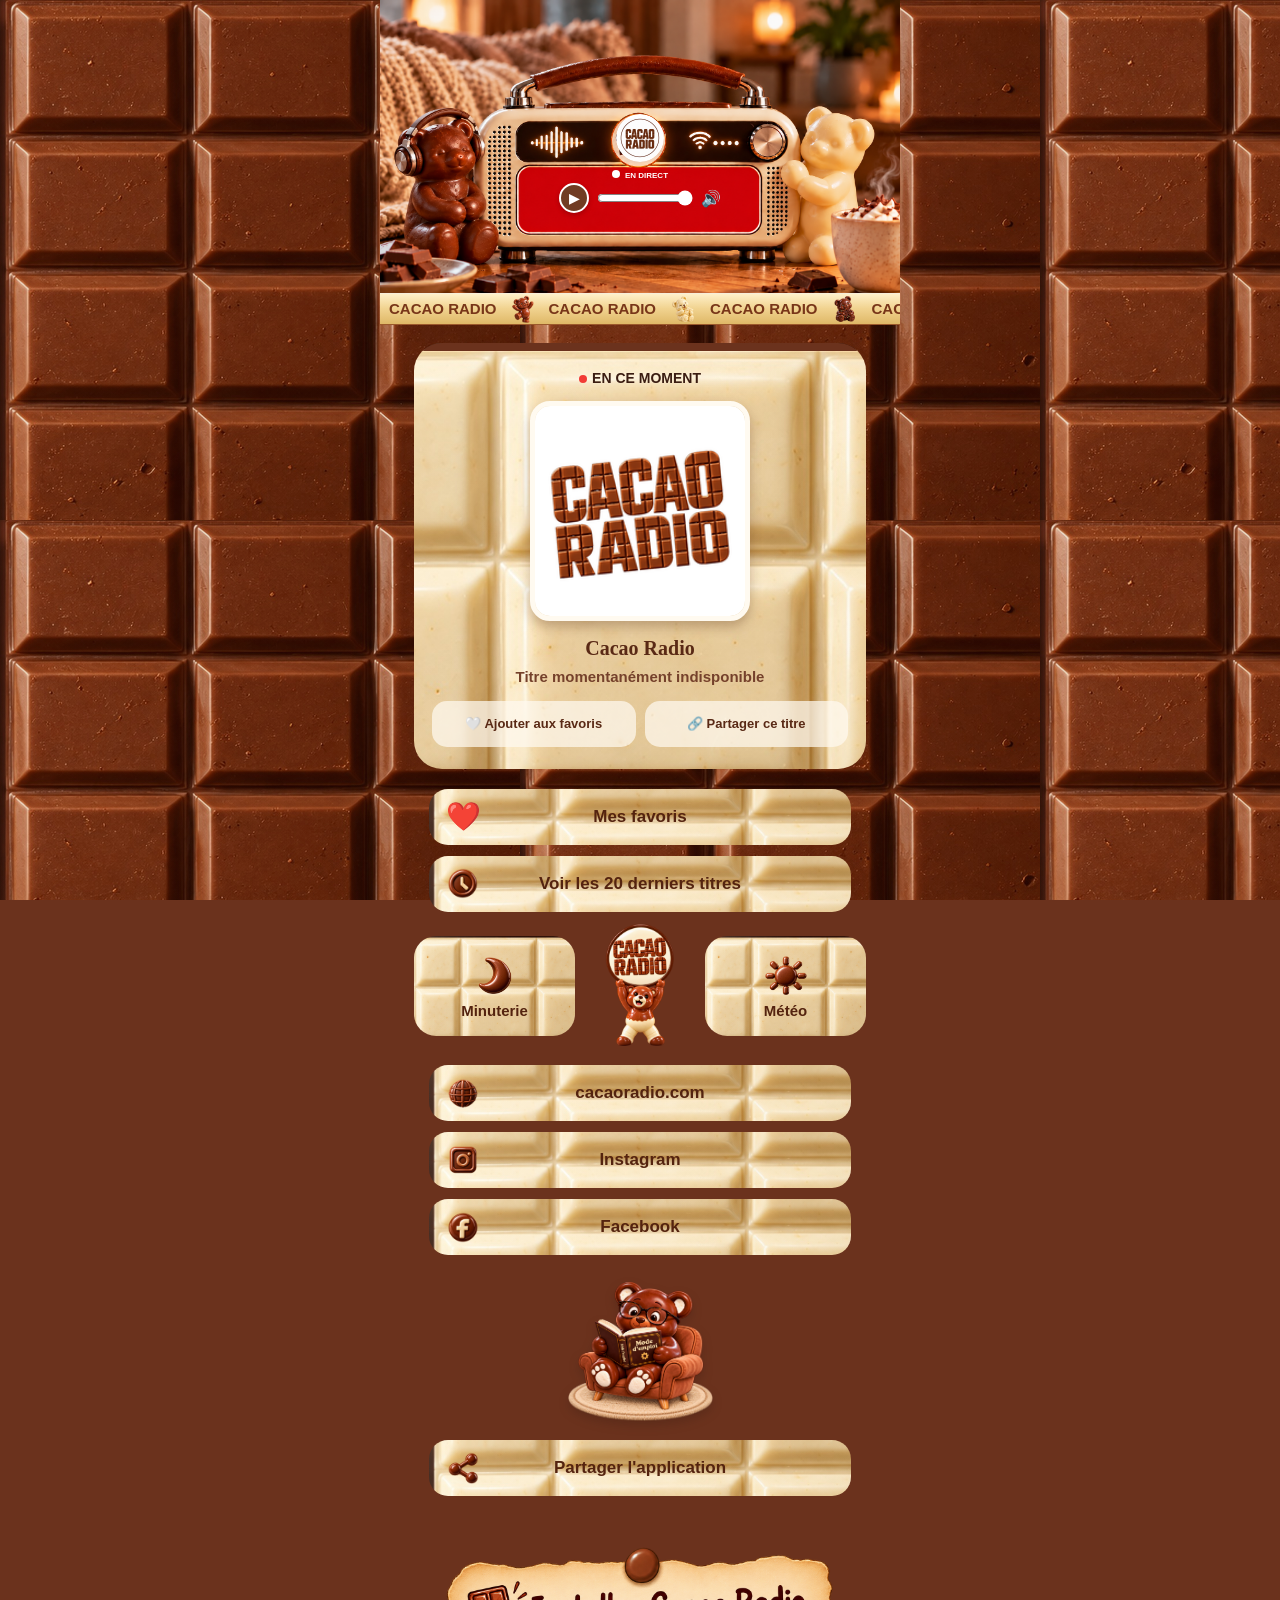
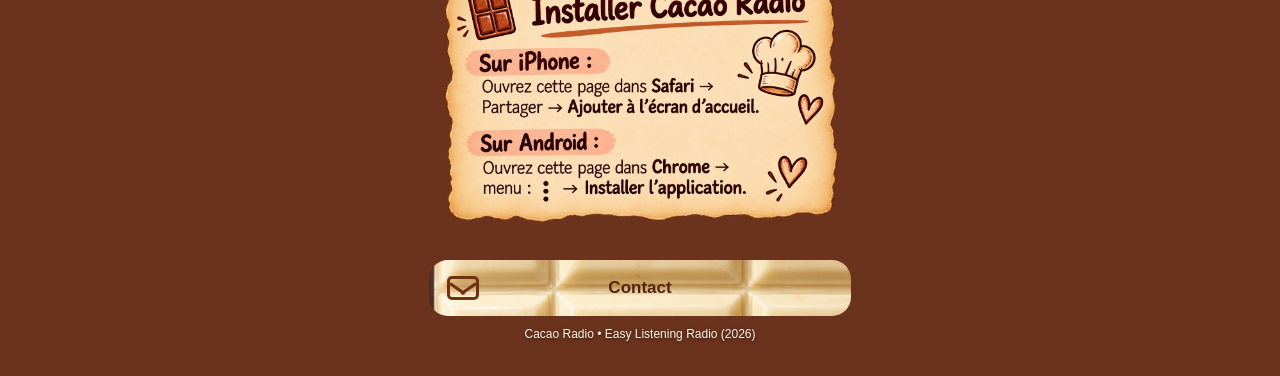
==== commit 1f87bdd6: "Update print statement from 'Hello' to 'Goodbye'" ====
--- a/index.html
+++ b/index.html
@@ -1,1761 +1,1902 @@
 <!doctype html>
-<html lang="fr">
-
-<head>
-<meta charset="utf-8">
-<meta name="viewport" content="width=device-width,initial-scale=1,viewport-fit=cover">
-<meta name="theme-color" content="#3b1d12">
-
-<title>Cacao Radio</title>
-
-<!-- PARTAGE FACEBOOK / WHATSAPP / MESSENGER -->
-<meta property="og:type" content="website">
-<meta property="og:title" content="Cacao Radio">
-<meta property="og:description" content="Easy Listening Radio • Écoutez Cacao Radio gratuitement.">
-
-<meta property="og:url" content="https://cacaoradio.github.io/cacao-radio/">
-<meta property="og:image" content="https://cacaoradio.github.io/cacao-radio/partage-cacao-radio.jpg">
-<meta property="og:image:secure_url" content="https://cacaoradio.github.io/cacao-radio/partage-cacao-radio.jpg">
-<meta property="og:image:type" content="image/jpeg">
-<meta property="og:image:alt" content="Cacao Radio - Easy Listening Radio">
-<meta property="og:site_name" content="Cacao Radio">
-<meta property="og:locale" content="fr_FR">
-
-<meta name="twitter:card" content="summary_large_image">
-<meta name="twitter:title" content="Cacao Radio">
-<meta name="twitter:description" content="Easy Listening Radio • Écoutez Cacao Radio gratuitement.">
-<meta name="twitter:image" content="https://cacaoradio.github.io/cacao-radio/partage-cacao-radio.jpg">
-
-<link rel="manifest" href="manifest.webmanifest">
-<link rel="apple-touch-icon" href="icon-192.png">
-
-<style>
-
-:root{
-  --brown:#3b1d12;
-  --brown2:#713c23;
-}
-
-*{box-sizing:border-box}
-
-body{
-  margin:0;
-  font-family:Arial,sans-serif;
-  color:var(--brown);
-  background-color:#6b321d;
-  background-image:
-    linear-gradient(rgba(75,31,13,.10),rgba(75,31,13,.10)),
-    url("chocolat-lait.jpg");
-  background-size:520px auto;
-  background-repeat:repeat;
-  background-attachment:fixed;
-}
-
-main{
-  max-width:520px;
-  margin:auto;
-  padding:0 14px 35px;
-}
-
-.hero{
-  position:relative;
-  margin:0 -14px;
-  overflow:hidden;
-}
-
-.hero > .radio-background{
-  display:block;
-  width:100%;
-  height:auto;
-}
-
-.player-overlay{
-  position:absolute;
-  left:27%;
-  top:57%;
-  width:46%;
-  height:18%;
-  overflow:hidden;
-  pointer-events:none;
-}
-
-.player-overlay .live{
-  position:absolute;
-  left:0;
-  top:3px;
-  width:100%;
-  text-align:center;
-  font-size:8px;
-  line-height:1;
-  font-weight:800;
-  color:#fff;
-}
-
-.player-overlay .controls{
-  position:absolute;
-  left:5%;
-  top:25%;
-  width:90%;
-  height:70%;
-  display:flex;
-  align-items:center;
-  justify-content:center;
-  gap:6px;
-}
-
-.play{
-  width:30px;
-  height:30px;
-  flex:0 0 30px;
-  border:2px solid #fff;
-  border-radius:50%;
-  background:var(--brown2);
-  color:#fff;
-  font-size:13px;
-  font-weight:bold;
-  box-shadow:0 2px 5px #0003;
-  pointer-events:auto;
-}
-
-.vol{
-  width:45%;
-  min-width:0;
-  accent-color:#fff;
-  pointer-events:auto;
-}
-
-.dot{
-  display:inline-block;
-  width:8px;
-  height:8px;
-  border-radius:50%;
-  background:#f23b35;
-  margin-right:5px;
-}
-
-.player-overlay .dot{background:#fff}
-
-.radio-logo{
-  position:absolute;
-  left:50%;
-  top:47%;
-  transform:translate(-50%,-50%);
-  width:48px;
-  height:48px;
-  border-radius:50%;
-  overflow:hidden;
-  z-index:20;
-  pointer-events:none;
-}
-
-.radio-logo img{
-  position:absolute;
-  inset:0;
-  width:100%;
-  height:100%;
-  object-fit:cover;
-  border-radius:50%;
-}
-
-#logoFixe{display:block}
-#logoAnime{display:none}
-
-.cacao-marquee{
-  position:relative;
-  width:calc(100% + 28px);
-  height:32px;
-  margin:0 -14px 12px;
-  overflow:hidden;
-  display:flex;
-  align-items:center;
-  background:linear-gradient(180deg,#fff0c9 0%,#f1d390 48%,#dfb867 100%);
-  border-top:1px solid rgba(255,255,255,.75);
-  border-bottom:1px solid #9b592c;
-}
-
-.cacao-marquee-track{
-  display:flex;
-  align-items:center;
-  width:max-content;
-  white-space:nowrap;
-  animation:cacaoScroll 24s linear infinite;
-  animation-play-state:paused;
-}
-
-.cacao-marquee.playing .cacao-marquee-track{
-  animation-play-state:running;
-}
-
-.marquee-text{
-  display:inline-block;
-  margin:0 9px;
-  font-family:Impact,"Arial Black",sans-serif;
-  font-size:15px;
-  font-weight:900;
-  color:#783619;
-}
-
-.marquee-bear-img{
-  display:block;
-  width:26px;
-  height:26px;
-  object-fit:contain;
-  margin:0 5px;
-}
-
-.bear-standing{
-  width:24px;
-  height:28px;
-}
-
-.bear-lying{
-  width:32px;
-  height:23px;
-}
-
-@keyframes cacaoScroll{
-  from{transform:translateX(0)}
-  to{transform:translateX(-50%)}
-}
-
-.choco-white{
-  position:relative;
-  overflow:hidden;
-  background-color:#f3dda5;
-  background-image:
-    linear-gradient(
-      135deg,
-      rgba(255,250,224,.16) 0%,
-      rgba(255,250,224,0) 35%,
-      rgba(206,166,91,.08) 100%
-    ),
-    url("chocolat-blanc.jpg");
-  background-size:cover;
-  background-position:center;
-  border:none;
-  outline:none;
-  box-shadow:none;
-}
-
-.card{border-radius:25px}
-
-.now-card{
-  position:relative;
-  padding:27px 18px 22px;
-  margin:18px 20px 20px;
-  border-radius:28px;
-  text-align:center;
-}
-
-.now-card::before{
-  content:"";
-  position:absolute;
-  top:0;
-  left:0;
-  right:0;
-  height:8px;
-  background:#6b321d;
-  border-radius:28px 28px 0 0;
-}
-
-.now-label{
-  font-size:14px;
-  font-weight:900;
-  margin-bottom:15px;
-}
-
-.now-wrap{
-  display:flex;
-  flex-direction:column;
-  align-items:center;
-}
-
-.now-cover{
-  display:block;
-  width:220px;
-  height:220px;
-  max-width:82vw;
-  border-radius:20px;
-  object-fit:cover;
-  background:#fff;
-  border:5px solid #fffaf0;
-  box-shadow:0 6px 12px rgba(72,31,10,.28);
-  margin:0 auto 16px;
-}
-
-.now-text{
-  width:100%;
-  text-align:center;
-}
-
-.now-title{
-  font-family:Georgia,serif;
-  font-size:20px;
-  font-weight:900;
-  color:#592915;
-  margin:0 auto 8px;
-}
-
-.now-artist{
-  font-size:15px;
-  font-weight:800;
-  color:#75412b;
-}
-
-.track-actions{
-  display:grid;
-  grid-template-columns:1fr 1fr;
-  gap:9px;
-  width:100%;
-  margin-top:16px;
-}
-
-.track-action{
-  min-height:46px;
-  border:0;
-  border-radius:15px;
-  padding:7px 8px;
-  background:rgba(255,250,240,.72);
-  color:#592915;
-  font-size:13px;
-  font-weight:900;
-}
-
-.history-area{
-  position:relative;
-  margin-top:10px;
-}
-
-.history-btn,
-.btn{
-  position:relative;
-  width:calc(100% - 70px);
-  min-height:56px;
-  margin:0 35px 11px;
-  border-radius:19px;
-  padding:7px 15px;
-  color:#54230f;
-  font-weight:900;
-  font-size:17px;
-  text-decoration:none;
-  display:grid;
-  grid-template-columns:38px 1fr 38px;
-  align-items:center;
-  text-align:center;
-  gap:10px;
-}
-
-.icon-inline{
-  display:block;
-  width:32px;
-  height:32px;
-  object-fit:contain;
-  grid-column:1;
-  grid-row:1;
-  justify-self:center;
-}
-
-.history-btn > span:not(.contact-envelope),
-.btn > span:not(.contact-envelope){
-  grid-column:2;
-  grid-row:1;
-  text-align:center;
-}
-
-.links{display:grid}
-
-.tools-row{
-  display:grid;
-  grid-template-columns:1fr 110px 1fr;
-  gap:10px;
-  align-items:center;
-  margin:8px 20px 16px;
-}
-
-.tool{
-  min-height:100px;
-  border-radius:22px;
-  padding:11px 3px 9px;
-  color:#54230f;
-  font-size:15px;
-  font-weight:900;
-}
-
-.icon-choco{
-  display:block;
-  width:42px;
-  height:42px;
-  margin:0 auto 5px;
-  object-fit:contain;
-}
-
-.tools-bear{
-  display:flex;
-  justify-content:center;
-  align-items:center;
-  width:110px;
-}
-
-.tools-bear img{
-  display:block;
-  width:105px;
-  height:auto;
-}
-
-.panel{
-  display:none;
-  padding:22px 18px;
-  margin:0 20px 18px;
-  text-align:center;
-}
-
-.panel > strong{
-  display:block;
-  font-size:20px;
-  font-weight:900;
-  color:#54230f;
-  margin-bottom:5px;
-}
-
-.panel input,
-.panel select{
-  width:min(320px,94%);
-  padding:13px;
-  border:1px solid #c9a66b;
-  border-radius:13px;
-  font-size:17px;
-  margin:10px 0;
-  background:#fffaf0;
-  color:#3b1d12;
-}
-
-.action,.cancel{
-  border:0;
-  border-radius:12px;
-  padding:11px 16px;
-  font-size:16px;
-  font-weight:900;
-  margin:4px;
-}
-
-.action{background:#3b1d12;color:#fff}
-.cancel{background:#eee1cb;color:#3b1d12}
-
-.info{
-  font-size:16px;
-  font-weight:800;
-  color:#54230f;
-  margin-top:14px;
-  line-height:1.45;
-}
-
-.weatherNow{
-  font-size:29px;
-  font-weight:900;
-  margin:10px 0 3px;
-}
-
-.weather-day{padding:8px 0}
-
-.weather-day + .weather-day{
-  border-top:1px solid rgba(113,60,35,.25);
-  margin-top:8px;
-  padding-top:14px;
-}
-
-.weather-day-title{
-  font-size:17px;
-  font-weight:900;
-}
-
-.weather-description{
-  font-weight:800;
-  margin:4px 0;
-}
-
-.history-modal,.favorites-modal{
-  display:none;
-  position:fixed;
-  inset:0;
-  z-index:9999;
-  background:rgba(35,16,9,.72);
-  padding:18px;
-  align-items:center;
-  justify-content:center;
-}
-
-.history-box,.favorites-box{
-  width:min(390px,100%);
-  max-height:92vh;
-  overflow:auto;
-  background:#fff8ef;
-  border-radius:18px;
-  padding:12px;
-}
-
-.history-head,.favorites-head{
-  display:flex;
-  align-items:center;
-  justify-content:space-between;
-  margin:2px 2px 10px;
-  font-weight:800;
-  font-size:17px;
-}
-
-.history-close,.favorites-close{
-  border:0;
-  width:38px;
-  height:38px;
-  border-radius:50%;
-  background:var(--brown);
-  color:#fff;
-  font-size:22px;
-}
-
-.history-loading{
-  padding:30px 10px;
-  text-align:center;
-  font-weight:800;
-  color:#75412b;
-}
-
-.history-item{
-  display:grid;
-  grid-template-columns:54px 1fr;
-  gap:12px;
-  align-items:center;
-  padding:10px 5px;
-  border-bottom:1px solid rgba(113,60,35,.18);
-}
-
-.history-item:last-child{border-bottom:none}
-
-.history-cover{
-  display:block;
-  width:54px;
-  height:54px;
-  border-radius:10px;
-  object-fit:cover;
-  background:#fff;
-}
-
-.history-info{min-width:0}
-
-.history-title{
-  font-weight:900;
-  font-size:15px;
-  color:#54230f;
-  line-height:1.25;
-}
-
-.history-artist{
-  margin-top:3px;
-  font-size:13px;
-  font-weight:700;
-  color:#75412b;
-}
-
-.history-time{
-  margin-top:4px;
-  font-size:11px;
-  color:#9a705b;
-}
-
-.favorites-empty{
-  padding:25px 12px;
-  text-align:center;
-  color:#75412b;
-}
-
-.favorite-item{
-  display:grid;
-  grid-template-columns:1fr 42px;
-  gap:8px;
-  align-items:center;
-  padding:12px 6px;
-  border-bottom:1px solid rgba(113,60,35,.20);
-}
-
-.favorite-title{font-weight:900;color:#54230f}
-.favorite-artist{font-size:13px;color:#75412b}
-
-.favorite-delete{
-  width:38px;
-  height:38px;
-  border:0;
-  border-radius:50%;
-  background:#eee1cb;
-  color:#713015;
-  font-size:18px;
-}
-
-.contact-envelope{
-  display:block;
-  width:32px;
-  height:24px;
-  grid-column:1 !important;
-  grid-row:1 !important;
-  justify-self:center;
-  align-self:center;
-  position:relative;
-  border:3px solid #713015;
-  border-radius:5px;
-}
-
-.contact-envelope::before,
-.contact-envelope::after{
-  content:"";
-  position:absolute;
-  top:3px;
-  width:18px;
-  height:3px;
-  background:#713015;
-}
-
-.contact-envelope::before{
-  left:0;
-  transform:rotate(35deg);
-  transform-origin:left center;
-}
-
-.contact-envelope::after{
-  right:0;
-  transform:rotate(-35deg);
-  transform-origin:right center;
-}
-
-.mode-emploi-bear{
-  display:flex;
-  justify-content:center;
-  width:100%;
-  margin:16px 0 18px;
-}
-
-.mode-emploi-bear img{
-  display:block;
-  width:145px;
-  max-width:42%;
-  height:auto;
-  object-fit:contain;
-  filter:drop-shadow(0 5px 5px rgba(59,29,18,.28));
-}
-
-.share-bottom{
-  margin-top:0;
-  margin-bottom:18px;
-}
-
-.installation-app{
-  width:100%;
-  display:flex;
-  justify-content:center;
-  align-items:center;
-  margin:18px auto 18px;
-}
-
-.installation-app img{
-  display:block;
-  width:100%;
-  max-width:492px;
-  height:auto;
-  object-fit:contain;
-  margin:0 auto;
-}
-
-.contact-bottom{margin-top:18px}
-
-footer{
-  text-align:center;
-  color:#fff5e9;
-  font-size:12px;
-  margin-top:10px;
-  text-shadow:0 1px 3px #3b1d12;
-}
-
-</style>
-</head>
-
-<body>
-
-<main>
-
-<section class="hero">
-
-<img class="radio-background" src="radio-cacao-player-vide.png" alt="Cacao Radio">
-
-<div class="radio-logo">
-<img id="logoFixe" src="logo-fixe.png" alt="Cacao Radio">
-<img id="logoAnime" src="logo-anime.gif" alt="Cacao Radio">
-</div>
-
-<div class="player-overlay">
-
-<div class="live"><span class="dot"></span>EN DIRECT</div>
-
-<div class="controls">
-<button class="play" id="play">▶</button>
-<input class="vol" id="volume" type="range" min="0" max="1" step=".05" value="1">
-<span>🔊</span>
-</div>
-
-</div>
-
-<audio id="audio" preload="none" playsinline>
-<source src="https://stream10.vestaradio.com/Cacao-Radio">
-</audio>
-
-<audio id="welcomeAudio" preload="auto" playsinline>
-<source src="welcome.m4a.m4a" type="audio/mp4">
-</audio>
-
-</section>
-
-<div class="cacao-marquee" id="cacaoMarquee">
-<div class="cacao-marquee-track">
+
+<html lang="fr">  <head>  
+<meta charset="utf-8">  
+<meta name="viewport" content="width=device-width,initial-scale=1,viewport-fit=cover">  
+<meta name="theme-color" content="#3b1d12">  <title>Cacao Radio</title>  <!-- PARTAGE FACEBOOK / WHATSAPP / MESSENGER -->  <meta property="og:type" content="website">  
+<meta property="og:title" content="Cacao Radio">  
+<meta property="og:description" content="Easy Listening Radio • Écoutez Cacao Radio gratuitement.">  <!--  
+IMPORTANT :  
+Ces métadonnées concernent la page de l'application GitHub.  
+Facebook utilisera celles de cacaoradio.com lorsque cette adresse sera partagée.  
+-->  <meta property="og:url" content="https://cacaoradio.github.io/cacao-radio/">  
+<meta property="og:image" content="https://cacaoradio.github.io/cacao-radio/partage-cacao-radio.jpg">  
+<meta property="og:image:secure_url" content="https://cacaoradio.github.io/cacao-radio/partage-cacao-radio.jpg">  
+<meta property="og:image:type" content="image/jpeg">  
+<meta property="og:image:alt" content="Cacao Radio - Easy Listening Radio">  
+<meta property="og:site_name" content="Cacao Radio">  
+<meta property="og:locale" content="fr_FR">  <meta name="twitter:card" content="summary_large_image">  
+<meta name="twitter:title" content="Cacao Radio">  
+<meta name="twitter:description" content="Easy Listening Radio • Écoutez Cacao Radio gratuitement.">  
+<meta name="twitter:image" content="https://cacaoradio.github.io/cacao-radio/partage-cacao-radio.jpg">  <link rel="manifest" href="manifest.webmanifest">  
+<link rel="apple-touch-icon" href="icon-192.png">  <style>  
+  
+:root{  
+  --brown:#3b1d12;  
+  --brown2:#713c23;  
+}  
+  
+*{box-sizing:border-box}  
+  
+body{  
+  margin:0;  
+  font-family:Arial,sans-serif;  
+  color:var(--brown);  
+  background-color:#6b321d;  
+  background-image:  
+    linear-gradient(rgba(75,31,13,.10),rgba(75,31,13,.10)),  
+    url("chocolat-lait.jpg");  
+  background-size:520px auto;  
+  background-repeat:repeat;  
+  background-attachment:fixed;  
+}  
+  
+main{  
+  max-width:520px;  
+  margin:auto;  
+  padding:0 14px 35px;  
+}  
+  
+/* RADIO */  
+  
+.hero{  
+  position:relative;  
+  margin:0 -14px;  
+  overflow:hidden;  
+}  
+  
+.hero > .radio-background{  
+  display:block;  
+  width:100%;  
+  height:auto;  
+}  
+  
+.player-overlay{  
+  position:absolute;  
+  left:27%;  
+  top:57%;  
+  width:46%;  
+  height:18%;  
+  overflow:hidden;  
+  pointer-events:none;  
+}  
+  
+.player-overlay .live{  
+  position:absolute;  
+  left:0;  
+  top:3px;  
+  width:100%;  
+  text-align:center;  
+  font-size:8px;  
+  line-height:1;  
+  font-weight:800;  
+  color:#fff;  
+}  
+  
+.player-overlay .controls{  
+  position:absolute;  
+  left:5%;  
+  top:25%;  
+  width:90%;  
+  height:70%;  
+  display:flex;  
+  align-items:center;  
+  justify-content:center;  
+  gap:6px;  
+}  
+  
+.play{  
+  width:30px;  
+  height:30px;  
+  flex:0 0 30px;  
+  border:2px solid #fff;  
+  border-radius:50%;  
+  background:var(--brown2);  
+  color:#fff;  
+  font-size:13px;  
+  font-weight:bold;  
+  box-shadow:0 2px 5px #0003;  
+  pointer-events:auto;  
+}  
+  
+.vol{  
+  width:45%;  
+  min-width:0;  
+  accent-color:#fff;  
+  pointer-events:auto;  
+}  
+  
+.dot{  
+  display:inline-block;  
+  width:8px;  
+  height:8px;  
+  border-radius:50%;  
+  background:#f23b35;  
+  margin-right:5px;  
+}  
+  
+.player-overlay .dot{background:#fff}  
+  
+/* LOGO */  
+  
+.radio-logo{  
+  position:absolute;  
+  left:50%;  
+  top:47%;  
+  transform:translate(-50%,-50%);  
+  width:48px;  
+  height:48px;  
+  border-radius:50%;  
+  overflow:hidden;  
+  z-index:20;  
+  pointer-events:none;  
+}  
+  
+.radio-logo img{  
+  position:absolute;  
+  inset:0;  
+  width:100%;  
+  height:100%;  
+  object-fit:cover;  
+  border-radius:50%;  
+}  
+  
+#logoFixe{display:block}  
+#logoAnime{display:none}  
+  
+/* BANDEAU */  
+  
+.cacao-marquee{  
+  position:relative;  
+  width:calc(100% + 28px);  
+  height:32px;  
+  margin:0 -14px 12px;  
+  overflow:hidden;  
+  display:flex;  
+  align-items:center;  
+  background:linear-gradient(180deg,#fff0c9 0%,#f1d390 48%,#dfb867 100%);  
+  border-top:1px solid rgba(255,255,255,.75);  
+  border-bottom:1px solid #9b592c;  
+}  
+  
+.cacao-marquee-track{  
+  display:flex;  
+  align-items:center;  
+  width:max-content;  
+  white-space:nowrap;  
+  animation:cacaoScroll 24s linear infinite;  
+  animation-play-state:paused;  
+}  
+  
+.cacao-marquee.playing .cacao-marquee-track{  
+  animation-play-state:running;  
+}  
+  
+.marquee-text{  
+  display:inline-block;  
+  margin:0 9px;  
+  font-family:Impact,"Arial Black",sans-serif;  
+  font-size:15px;  
+  font-weight:900;  
+  color:#783619;  
+}  
+  
+.marquee-bear-img{  
+  display:block;  
+  width:26px;  
+  height:26px;  
+  object-fit:contain;  
+  margin:0 5px;  
+}  
+  
+.bear-standing{  
+  width:24px;  
+  height:28px;  
+}  
+  
+.bear-lying{  
+  width:32px;  
+  height:23px;  
+}  
+  
+@keyframes cacaoScroll{  
+  from{transform:translateX(0)}  
+  to{transform:translateX(-50%)}  
+}  
+  
+/* CARTES */  
+  
+.choco-white{  
+  position:relative;  
+  overflow:hidden;  
+  background-color:#f3dda5;  
+  background-image:  
+    linear-gradient(  
+      135deg,  
+      rgba(255,250,224,.16) 0%,  
+      rgba(255,250,224,0) 35%,  
+      rgba(206,166,91,.08) 100%  
+    ),  
+    url("chocolat-blanc.jpg");  
+  background-size:cover;  
+  background-position:center;  
+  border:none;  
+  outline:none;  
+  box-shadow:none;  
+}  
+  
+.card{  
+  border-radius:25px;  
+}  
+  
+/* EN CE MOMENT */  
+  
+.now-card{  
+  position:relative;  
+  padding:27px 18px 22px;  
+  margin:18px 20px 20px;  
+  border-radius:28px;  
+  text-align:center;  
+}  
+  
+.now-card::before{  
+  content:"";  
+  position:absolute;  
+  top:0;  
+  left:0;  
+  right:0;  
+  height:8px;  
+  background:#6b321d;  
+  border-radius:28px 28px 0 0;  
+}  
+  
+.now-label{  
+  font-size:14px;  
+  font-weight:900;  
+  margin-bottom:15px;  
+}  
+  
+.now-wrap{  
+  display:flex;  
+  flex-direction:column;  
+  align-items:center;  
+}  
+  
+.now-cover{  
+  display:block;  
+  width:220px;  
+  height:220px;  
+  max-width:82vw;  
+  border-radius:20px;  
+  object-fit:cover;  
+  background:#fff;  
+  border:5px solid #fffaf0;  
+  box-shadow:0 6px 12px rgba(72,31,10,.28);  
+  margin:0 auto 16px;  
+}  
+  
+.now-text{  
+  width:100%;  
+  text-align:center;  
+}  
+  
+.now-title{  
+  font-family:Georgia,serif;  
+  font-size:20px;  
+  font-weight:900;  
+  color:#592915;  
+  margin:0 auto 8px;  
+}  
+  
+.now-artist{  
+  font-size:15px;  
+  font-weight:800;  
+  color:#75412b;  
+}  
+  
+.track-actions{  
+  display:grid;  
+  grid-template-columns:1fr 1fr;  
+  gap:9px;  
+  width:100%;  
+  margin-top:16px;  
+}  
+  
+.track-action{  
+  min-height:46px;  
+  border:0;  
+  border-radius:15px;  
+  padding:7px 8px;  
+  background:rgba(255,250,240,.72);  
+  color:#592915;  
+  font-size:13px;  
+  font-weight:900;  
+}  
+  
+/* BOUTONS */  
+  
+.history-area{  
+  position:relative;  
+  margin-top:10px;  
+}  
+  
+.history-btn,  
+.btn{  
+  position:relative;  
+  width:calc(100% - 70px);  
+  min-height:56px;  
+  margin:0 35px 11px;  
+  border-radius:19px;  
+  padding:7px 15px;  
+  color:#54230f;  
+  font-weight:900;  
+  font-size:17px;  
+  text-decoration:none;  
+  display:grid;  
+  grid-template-columns:38px 1fr 38px;  
+  align-items:center;  
+  text-align:center;  
+  gap:10px;  
+}  
+  
+.icon-inline{  
+  display:block;  
+  width:32px;  
+  height:32px;  
+  object-fit:contain;  
+  grid-column:1;  
+  grid-row:1;  
+  justify-self:center;  
+}  
+  
+.history-btn > span:not(.contact-envelope),  
+.btn > span:not(.contact-envelope){  
+  grid-column:2;  
+  grid-row:1;  
+  text-align:center;  
+}  
+  
+.links{  
+  display:grid;  
+}  
+  
+/* OUTILS */  
+  
+.tools-row{  
+  display:grid;  
+  grid-template-columns:1fr 110px 1fr;  
+  gap:10px;  
+  align-items:center;  
+  margin:8px 20px 16px;  
+}  
+  
+.tool{  
+  min-height:100px;  
+  border-radius:22px;  
+  padding:11px 3px 9px;  
+  color:#54230f;  
+  font-size:15px;  
+  font-weight:900;  
+}  
+  
+.icon-choco{  
+  display:block;  
+  width:42px;  
+  height:42px;  
+  margin:0 auto 5px;  
+  object-fit:contain;  
+}  
+  
+.tools-bear{  
+  display:flex;  
+  justify-content:center;  
+  align-items:center;  
+  width:110px;  
+}  
+  
+.tools-bear img{  
+  display:block;  
+  width:105px;  
+  height:auto;  
+}  
+  
+/* PANNEAUX */  
+  
+.panel{  
+  display:none;  
+  padding:22px 18px;  
+  margin:0 20px 18px;  
+  text-align:center;  
+}  
+  
+.panel > strong{  
+  display:block;  
+  font-size:20px;  
+  font-weight:900;  
+  color:#54230f;  
+  margin-bottom:5px;  
+}  
+  
+.panel input,  
+.panel select{  
+  width:min(320px,94%);  
+  padding:13px;  
+  border:1px solid #c9a66b;  
+  border-radius:13px;  
+  font-size:17px;  
+  margin:10px 0;  
+  background:#fffaf0;  
+  color:#3b1d12;  
+}  
+  
+.action,  
+.cancel{  
+  border:0;  
+  border-radius:12px;  
+  padding:11px 16px;  
+  font-size:16px;  
+  font-weight:900;  
+  margin:4px;  
+}  
+  
+.action{  
+  background:#3b1d12;  
+  color:#fff;  
+}  
+  
+.cancel{  
+  background:#eee1cb;  
+  color:#3b1d12;  
+}  
+  
+.info{  
+  font-size:16px;  
+  font-weight:800;  
+  color:#54230f;  
+  margin-top:14px;  
+  line-height:1.45;  
+}  
+  
+.weatherNow{  
+  font-size:29px;  
+  font-weight:900;  
+  margin:10px 0 3px;  
+}  
+  
+.weather-day{  
+  padding:8px 0;  
+}  
+  
+.weather-day + .weather-day{  
+  border-top:1px solid rgba(113,60,35,.25);  
+  margin-top:8px;  
+  padding-top:14px;  
+}  
+  
+.weather-day-title{  
+  font-size:17px;  
+  font-weight:900;  
+}  
+  
+.weather-description{  
+  font-weight:800;  
+  margin:4px 0;  
+}  
+  
+/* MODALES */  
+  
+.history-modal,  
+.favorites-modal{  
+  display:none;  
+  position:fixed;  
+  inset:0;  
+  z-index:9999;  
+  background:rgba(35,16,9,.72);  
+  padding:18px;  
+  align-items:center;  
+  justify-content:center;  
+}  
+  
+.history-box,  
+.favorites-box{  
+  width:min(390px,100%);  
+  max-height:92vh;  
+  overflow:auto;  
+  background:#fff8ef;  
+  border-radius:18px;  
+  padding:12px;  
+}  
+  
+.history-head,  
+.favorites-head{  
+  display:flex;  
+  align-items:center;  
+  justify-content:space-between;  
+  margin:2px 2px 10px;  
+  font-weight:800;  
+  font-size:17px;  
+}  
+  
+.history-close,  
+.favorites-close{  
+  border:0;  
+  width:38px;  
+  height:38px;  
+  border-radius:50%;  
+  background:var(--brown);  
+  color:#fff;  
+  font-size:22px;  
+}  
+  
+.history-loading{  
+  padding:30px 10px;  
+  text-align:center;  
+  font-weight:800;  
+  color:#75412b;  
+}  
+  
+.history-item{  
+  display:grid;  
+  grid-template-columns:54px 1fr;  
+  gap:12px;  
+  align-items:center;  
+  padding:10px 5px;  
+  border-bottom:1px solid rgba(113,60,35,.18);  
+}  
+  
+.history-item:last-child{  
+  border-bottom:none;  
+}  
+  
+.history-cover{  
+  display:block;  
+  width:54px;  
+  height:54px;  
+  border-radius:10px;  
+  object-fit:cover;  
+  background:#fff;  
+}  
+  
+.history-info{  
+  min-width:0;  
+}  
+  
+.history-title{  
+  font-weight:900;  
+  font-size:15px;  
+  color:#54230f;  
+  line-height:1.25;  
+}  
+  
+.history-artist{  
+  margin-top:3px;  
+  font-size:13px;  
+  font-weight:700;  
+  color:#75412b;  
+}  
+  
+.history-time{  
+  margin-top:4px;  
+  font-size:11px;  
+  color:#9a705b;  
+}  
+  
+/* FAVORIS */  
+  
+.favorites-empty{  
+  padding:25px 12px;  
+  text-align:center;  
+  color:#75412b;  
+}  
+  
+.favorite-item{  
+  display:grid;  
+  grid-template-columns:1fr 42px;  
+  gap:8px;  
+  align-items:center;  
+  padding:12px 6px;  
+  border-bottom:1px solid rgba(113,60,35,.20);  
+}  
+  
+.favorite-title{  
+  font-weight:900;  
+  color:#54230f;  
+}  
+  
+.favorite-artist{  
+  font-size:13px;  
+  color:#75412b;  
+}  
+  
+.favorite-delete{  
+  width:38px;  
+  height:38px;  
+  border:0;  
+  border-radius:50%;  
+  background:#eee1cb;  
+  color:#713015;  
+  font-size:18px;  
+}  
+  
+/* CONTACT */  
+  
+.contact-envelope{  
+  display:block;  
+  width:32px;  
+  height:24px;  
+  grid-column:1 !important;  
+  grid-row:1 !important;  
+  justify-self:center;  
+  align-self:center;  
+  position:relative;  
+  border:3px solid #713015;  
+  border-radius:5px;  
+}  
+  
+.contact-envelope::before,  
+.contact-envelope::after{  
+  content:"";  
+  position:absolute;  
+  top:3px;  
+  width:18px;  
+  height:3px;  
+  background:#713015;  
+}  
+  
+.contact-envelope::before{  
+  left:0;  
+  transform:rotate(35deg);  
+  transform-origin:left center;  
+}  
+  
+.contact-envelope::after{  
+  right:0;  
+  transform:rotate(-35deg);  
+  transform-origin:right center;  
+}  
+  
+/* NOUNOURS */  
+  
+.mode-emploi-bear{  
+  display:flex;  
+  justify-content:center;  
+  width:100%;  
+  margin:16px 0 18px;  
+}  
+  
+.mode-emploi-bear img{  
+  display:block;  
+  width:145px;  
+  max-width:42%;  
+  height:auto;  
+  object-fit:contain;  
+  filter:drop-shadow(0 5px 5px rgba(59,29,18,.28));  
+}  
+  
+.share-bottom{  
+  margin-top:0;  
+  margin-bottom:18px;  
+}  
+  
+/* NOTICE */  
+  
+.installation-app{  
+  width:100%;  
+  display:flex;  
+  justify-content:center;  
+  align-items:center;  
+  margin:18px auto 18px;  
+}  
+  
+.installation-app img{  
+  display:block;  
+  width:100%;  
+  max-width:492px;  
+  height:auto;  
+  object-fit:contain;  
+  margin:0 auto;  
+}  
+  
+.contact-bottom{  
+  margin-top:18px;  
+}  
+  
+footer{  
+  text-align:center;  
+  color:#fff5e9;  
+  font-size:12px;  
+  margin-top:10px;  
+  text-shadow:0 1px 3px #3b1d12;  
+}  
+  
+</style>  </head>  <body>  <main>  <section class="hero">  <img class="radio-background"  
+src="radio-cacao-player-vide.png"  
+alt="Cacao Radio">
+
+<div class="radio-logo">  
+<img id="logoFixe" src="logo-fixe.png" alt="Cacao Radio">  
+<img id="logoAnime" src="logo-anime.gif" alt="Cacao Radio">  
+</div>  <div class="player-overlay">  <div class="live">  
+<span class="dot"></span>EN DIRECT  
+</div>  <div class="controls">  
+<button class="play" id="play">▶</button>  
+<input class="vol" id="volume" type="range"  
+min="0" max="1" step=".05" value="1">  
+<span>🔊</span>  
+</div>  </div>  <audio id="audio" preload="none" playsinline>  
+<source src="https://stream10.vestaradio.com/Cacao-Radio">  
+</audio>  <audio id="welcomeAudio" preload="auto">  
+<source src="welcome.m4a.m4a" type="audio/mp4">  
+</audio>  </section>  <!-- BANDEAU -->  <div class="cacao-marquee" id="cacaoMarquee">  <div class="cacao-marquee-track">  <span class="marquee-text">CACAO RADIO</span>
+<img class="marquee-bear-img bear-standing" src="ourson-lait-debout.png" alt="">
+
+<span class="marquee-text">CACAO RADIO</span>
+<img class="marquee-bear-img" src="ourson-blanc-tablette.png" alt="">
+
+<span class="marquee-text">CACAO RADIO</span>
+<img class="marquee-bear-img" src="ourson-noir-tablette.png" alt="">
+
+<span class="marquee-text">CACAO RADIO</span>
+<img class="marquee-bear-img bear-lying" src="ourson-lait-allonge.png" alt="">
 
 <span class="marquee-text">CACAO RADIO</span>
 <img class="marquee-bear-img bear-standing" src="ourson-lait-debout.png" alt="">
+
 <span class="marquee-text">CACAO RADIO</span>
 <img class="marquee-bear-img" src="ourson-blanc-tablette.png" alt="">
+
 <span class="marquee-text">CACAO RADIO</span>
 <img class="marquee-bear-img" src="ourson-noir-tablette.png" alt="">
+
 <span class="marquee-text">CACAO RADIO</span>
 <img class="marquee-bear-img bear-lying" src="ourson-lait-allonge.png" alt="">
 
-<span class="marquee-text">CACAO RADIO</span>
-<img class="marquee-bear-img bear-standing" src="ourson-lait-debout.png" alt="">
-<span class="marquee-text">CACAO RADIO</span>
-<img class="marquee-bear-img" src="ourson-blanc-tablette.png" alt="">
-<span class="marquee-text">CACAO RADIO</span>
-<img class="marquee-bear-img" src="ourson-noir-tablette.png" alt="">
-<span class="marquee-text">CACAO RADIO</span>
-<img class="marquee-bear-img bear-lying" src="ourson-lait-allonge.png" alt="">
-
-</div>
-</div>
-
-<section class="card now-card choco-white">
-
-<div class="now-label"><span class="dot"></span>EN CE MOMENT</div>
-
-<div class="now-wrap">
-
-<img class="now-cover" id="nowCover" src="icon-192.png" alt="Pochette">
-
-<div class="now-text">
-
-<div class="now-title" id="nowTitle">Cacao Radio</div>
-<div class="now-artist" id="nowArtist">Chargement du titre…</div>
-
-<div class="track-actions">
-<button class="track-action" id="favoriteCurrentButton" onclick="addCurrentFavorite()">🤍 Ajouter aux favoris</button>
-<button class="track-action" onclick="shareCurrentTrack()">🔗 Partager ce titre</button>
-</div>
-
-</div>
-</div>
-</section>
-
-<div class="history-area">
-<button class="history-btn choco-white" onclick="openFavorites()">
+</div>  
+</div>  <!-- EN CE MOMENT -->  <section class="card now-card choco-white">  <div class="now-label">  
+<span class="dot"></span>EN CE MOMENT  
+</div>  <div class="now-wrap">  <img class="now-cover" id="nowCover"  
+src="icon-192.png" alt="Pochette">
+
+<div class="now-text">  <div class="now-title" id="nowTitle">  
+Cacao Radio  
+</div>  <div class="now-artist" id="nowArtist">  
+Chargement du titre…  
+</div>  <div class="track-actions">  <button class="track-action"  
+id="favoriteCurrentButton"  
+onclick="addCurrentFavorite()">
+🤍 Ajouter aux favoris
+</button>
+
+<button class="track-action"  
+onclick="shareCurrentTrack()">
+🔗 Partager ce titre
+</button>
+
+</div>  
+</div>  
+</div>  </section>  <!-- FAVORIS -->  <div class="history-area">  <button class="history-btn choco-white"  
+onclick="openFavorites()">
+
 <span style="font-size:28px;grid-column:1;">❤️</span>
 <span>Mes favoris</span>
-</button>
-</div>
-
-<div class="history-area">
-<button class="history-btn choco-white" onclick="openHistory()">
-<img class="icon-inline" src="icon-historique.png" alt="">
+
+</button>  </div>  <!-- HISTORIQUE -->  <div class="history-area">  <button class="history-btn choco-white"  
+onclick="openHistory()">
+
+<img class="icon-inline"  
+src="icon-historique.png" alt="">
+
 <span>Voir les 20 derniers titres</span>
-</button>
-</div>
-
-<div class="tools-row">
-
-<button class="tool choco-white" onclick="openPanel('sleepPanel')">
-<img class="icon-choco" src="icon-minuterie.png" alt="">
+
+</button>  </div>  <!-- MINUTERIE / OURSON / METEO -->  <div class="tools-row">  <button class="tool choco-white"  
+onclick="openPanel('sleepPanel')">
+
+<img class="icon-choco"  
+src="icon-minuterie.png" alt="">
+
 Minuterie
 </button>
 
-<div class="tools-bear">
-<img src="nounours-logo-cacao-radio.png" alt="Nounours Cacao Radio">
-</div>
-
-<button class="tool choco-white" onclick="openPanel('weatherPanel')">
-<img class="icon-choco" src="icon-meteo.png" alt="">
+<div class="tools-bear">  <img src="nounours-logo-cacao-radio.png"  
+alt="Nounours Cacao Radio">
+
+</div>  <button class="tool choco-white"  
+onclick="openPanel('weatherPanel')">
+
+<img class="icon-choco"  
+src="icon-meteo.png" alt="">
+
 Météo
 </button>
 
-</div>
-
-<section class="card panel choco-white" id="sleepPanel">
-
-<strong>Mise en veille</strong>
-
-<select id="sleepTime">
-<option value="15">15 minutes</option>
-<option value="30">30 minutes</option>
-<option value="45">45 minutes</option>
-<option value="60">1 heure</option>
-<option value="90">1 h 30</option>
-<option value="120">2 heures</option>
-</select>
-
-<br>
-
-<button class="action" onclick="setSleep()">Démarrer</button>
-<button class="cancel" onclick="cancelSleep()">Annuler</button>
-
-<div class="info" id="sleepInfo">Aucune minuterie active</div>
-
-</section>
-
-<section class="card panel choco-white" id="weatherPanel">
-
-<strong>La météo chez vous</strong>
-
-<input id="city" type="text" placeholder="Votre ville">
-
-<br>
-
-<button class="action" onclick="getWeather()">Afficher la météo</button>
-
-<div class="info" id="weatherResult">Entrez une ville pour afficher la météo.</div>
-
-</section>
-
-<div class="links">
-
-<a class="btn choco-white" href="https://cacaoradio.com" target="_blank">
-<img class="icon-inline" src="icon-site.png" alt="">
+</div>  <!-- MINUTERIE -->  <section class="card panel choco-white"  
+id="sleepPanel">  <strong>Mise en veille</strong>
+
+<select id="sleepTime">  
+<option value="15">15 minutes</option>  
+<option value="30">30 minutes</option>  
+<option value="45">45 minutes</option>  
+<option value="60">1 heure</option>  
+<option value="90">1 h 30</option>  
+<option value="120">2 heures</option>  
+</select>  <br>  <button class="action" onclick="setSleep()">  
+Démarrer  
+</button>  <button class="cancel" onclick="cancelSleep()">  
+Annuler  
+</button>  <div class="info" id="sleepInfo">  
+Aucune minuterie active  
+</div>  </section>  <!-- METEO -->  <section class="card panel choco-white"  
+id="weatherPanel">  <strong>La météo chez vous</strong>
+
+<input id="city"  
+type="text"  
+placeholder="Votre ville">
+
+<br>  <button class="action"  
+onclick="getWeather()">
+Afficher la météo
+</button>
+
+<div class="info" id="weatherResult">  
+Entrez une ville pour afficher la météo.  
+</div>  </section>  <!-- SITE + RESEAUX -->  <div class="links">  <a class="btn choco-white"  
+href="https://cacaoradio.com"  
+target="_blank">
+
+<img class="icon-inline"  
+src="icon-site.png" alt="">
+
 <span>cacaoradio.com</span>
 </a>
 
-<a class="btn choco-white" href="https://www.instagram.com/cacao_radio" target="_blank">
-<img class="icon-inline" src="icon-instagram.png" alt="">
+<a class="btn choco-white"  
+href="https://www.instagram.com/cacao_radio"  
+target="_blank">
+
+<img class="icon-inline"  
+src="icon-instagram.png" alt="">
+
 <span>Instagram</span>
 </a>
 
-<a class="btn choco-white" href="https://www.facebook.com/share/1RcFB1YhKJ/" target="_blank">
-<img class="icon-inline" src="icon-facebook.png" alt="">
+<a class="btn choco-white"  
+href="https://www.facebook.com/share/1RcFB1YhKJ/"  
+target="_blank">
+
+<img class="icon-inline"  
+src="icon-facebook.png" alt="">
+
 <span>Facebook</span>
 </a>
 
-</div>
-
-<div class="mode-emploi-bear">
-<img src="nounours-mode-emploi.png" alt="Nounours lisant le mode d'emploi">
-</div>
-
-<div class="share-bottom">
-<button class="btn choco-white" type="button" onclick="shareApp()">
-<img class="icon-inline" src="icon-partage.png" alt="">
+</div>  <!-- NOUNOURS -->  <div class="mode-emploi-bear">  <img src="nounours-mode-emploi.png"  
+alt="Nounours lisant le mode d'emploi">
+
+</div>  <!-- PARTAGER APPLICATION -->  <div class="share-bottom">  <button class="btn choco-white"  
+type="button"  
+onclick="shareApp()">
+
+<img class="icon-inline"  
+src="icon-partage.png" alt="">
+
 <span>Partager l'application</span>
-</button>
-</div>
-
-<div class="installation-app">
-<img src="installation-cacao-radio.png" alt="Comment installer l'application Cacao Radio">
-</div>
-
-<div class="contact-bottom">
-<a class="btn choco-white" href="mailto:cacaoradiostation@gmail.com" aria-label="Contacter Cacao Radio">
-<i class="contact-envelope" aria-hidden="true"></i>
+
+</button>  </div>  <!-- NOTICE -->  <div class="installation-app">  <img src="installation-cacao-radio.png"  
+alt="Comment installer l'application Cacao Radio">
+
+</div>  <!-- CONTACT -->  <div class="contact-bottom">  <a class="btn choco-white"  
+href="mailto:cacaoradiostation@gmail.com"  
+aria-label="Contacter Cacao Radio">
+
+<i class="contact-envelope"  
+aria-hidden="true"></i>
+
 <span>Contact</span>
-</a>
-</div>
-
-<footer>Cacao Radio • Easy Listening Radio (2026)</footer>
-
-<div class="favorites-modal" id="favoritesModal" onclick="closeFavoritesOutside(event)">
-<div class="favorites-box">
-
-<div class="favorites-head">
-<span>❤️ Mes favoris</span>
-<button class="favorites-close" onclick="closeFavorites()">×</button>
-</div>
-
-<div id="favoritesList"></div>
-
-</div>
-</div>
-
-<div class="history-modal" id="historyModal" onclick="closeHistoryOutside(event)">
-<div class="history-box">
-
-<div class="history-head">
-<span>🎵 Les 20 derniers titres</span>
-<button class="history-close" onclick="closeHistory()">×</button>
-</div>
-
-<div id="historyList">
-<div class="history-loading">Chargement des derniers titres…</div>
-</div>
-
-</div>
-</div>
-
-</main>
-
-<script>
-
-const audio=document.getElementById("audio");
-const welcomeAudio=document.getElementById("welcomeAudio");
-const play=document.getElementById("play");
-const volume=document.getElementById("volume");
-const cacaoMarquee=document.getElementById("cacaoMarquee");
-const logoFixe=document.getElementById("logoFixe");
-const logoAnime=document.getElementById("logoAnime");
-
-let sleepTimer=null;
-let firstPlay=true;
-let autoStartInProgress=false;
-
-let currentTrackTitle="Cacao Radio";
-let currentTrackArtist="Easy Listening Radio";
-let currentTrackCover="icon-192.png";
-
-function showFixedLogo(){
-  logoFixe.style.display="block";
-  logoAnime.style.display="none";
-}
-
-function showAnimatedLogo(){
-  logoFixe.style.display="none";
-  logoAnime.src="logo-anime.gif?v="+Date.now();
-  logoAnime.style.display="block";
-}
-
-/* DÉMARRAGE RADIO */
-
-async function startCacaoRadio(){
-
-  if(firstPlay){
-
-    firstPlay=false;
-
-    try{
-
-      welcomeAudio.currentTime=0;
-      await welcomeAudio.play();
-
-      welcomeAudio.onended=async function(){
-
-        try{
-          await audio.play();
-        }catch(e){
-          firstPlay=true;
-        }
-
-      };
-
-      return true;
-
-    }catch(e){
-
-      try{
-
-        await audio.play();
-        return true;
-
-      }catch(err){
-
-        firstPlay=true;
-        return false;
-
-      }
-
-    }
-
-  }
-
-  try{
-    await audio.play();
-    return true;
-  }catch(e){
-    return false;
-  }
-
-}
-
-/* AUTOPLAY */
-
-async function autoStartRadio(){
-
-  if(autoStartInProgress || !audio.paused){
-    return;
-  }
-
-  autoStartInProgress=true;
-
-  await startCacaoRadio();
-
-  autoStartInProgress=false;
-
-}
-
-window.addEventListener("load",function(){
-  setTimeout(autoStartRadio,500);
-});
-
-/* PLAY / PAUSE */
-
-play.addEventListener("click",async function(){
-
-  if(audio.paused && welcomeAudio.paused){
-
-    await startCacaoRadio();
-
-  }else{
-
-    welcomeAudio.pause();
-    welcomeAudio.currentTime=0;
-    audio.pause();
-    firstPlay=false;
-
-  }
-
-});
-
-audio.addEventListener("playing",function(){
-
-  play.textContent="❚❚";
-  cacaoMarquee.classList.add("playing");
-  showAnimatedLogo();
-
-});
-
-audio.addEventListener("pause",function(){
-
-  if(welcomeAudio.paused){
-    play.textContent="▶";
-    cacaoMarquee.classList.remove("playing");
-    showFixedLogo();
-  }
-
-});
-
-welcomeAudio.addEventListener("playing",function(){
-
-  play.textContent="❚❚";
-  cacaoMarquee.classList.add("playing");
-  showAnimatedLogo();
-
-});
-
-welcomeAudio.addEventListener("pause",function(){
-
-  if(audio.paused){
-    play.textContent="▶";
-    cacaoMarquee.classList.remove("playing");
-    showFixedLogo();
-  }
-
-});
-
-volume.addEventListener("input",function(){
-  audio.volume=Number(volume.value);
-});
-
-/* PANNEAUX */
-
-function openPanel(id){
-
-  ["sleepPanel","weatherPanel"].forEach(function(x){
-
-    const e=document.getElementById(x);
-
-    if(x===id && e.style.display!=="block"){
-      e.style.display="block";
-    }else{
-      e.style.display="none";
-    }
-
-  });
-
-}
-
-/* MINUTERIE */
-
-function setSleep(){
-
-  cancelSleep();
-
-  const minutes=Number(document.getElementById("sleepTime").value);
-
-  document.getElementById("sleepInfo").textContent=
-    "La radio s'arrêtera dans "+minutes+" minutes";
-
-  sleepTimer=setTimeout(function(){
-
-    audio.pause();
-    welcomeAudio.pause();
-
-    document.getElementById("sleepInfo").textContent=
-      "La radio est arrêtée";
-
-  },minutes*60000);
-
-}
-
-function cancelSleep(){
-
-  if(sleepTimer){
-    clearTimeout(sleepTimer);
-  }
-
-  sleepTimer=null;
-
-  document.getElementById("sleepInfo").textContent=
-    "Aucune minuterie active";
-
-}
-
-/* METEO */
-
-const weatherCodes={
-  0:"☀️ Ciel dégagé",
-  1:"🌤️ Plutôt dégagé",
-  2:"⛅ Partiellement nuageux",
-  3:"☁️ Couvert",
-  45:"🌫️ Brouillard",
-  48:"🌫️ Brouillard",
-  51:"🌦️ Bruine",
-  53:"🌦️ Bruine",
-  55:"🌧️ Bruine forte",
-  61:"🌧️ Pluie faible",
-  63:"🌧️ Pluie",
-  65:"🌧️ Pluie forte",
-  71:"🌨️ Neige",
-  73:"🌨️ Neige",
-  75:"❄️ Neige forte",
-  80:"🌦️ Averses",
-  81:"🌧️ Averses",
-  82:"⛈️ Fortes averses",
-  95:"⛈️ Orage",
-  96:"⛈️ Orage avec grêle",
-  99:"⛈️ Orage avec grêle"
-};
-
-async function getWeather(){
-
-  const city=document.getElementById("city").value.trim();
-  const result=document.getElementById("weatherResult");
-
-  if(!city){
-    result.textContent="Indiquez une ville.";
-    return;
-  }
-
-  result.textContent="Recherche…";
-
-  try{
-
-    const geoResponse=await fetch(
-      "https://geocoding-api.open-meteo.com/v1/search?name="+
-      encodeURIComponent(city)+
-      "&count=1&language=fr&format=json"
-    );
-
-    const geo=await geoResponse.json();
-
-    if(!geo.results || !geo.results.length){
-      result.textContent="Ville introuvable.";
-      return;
-    }
-
-    const place=geo.results[0];
-
-    localStorage.setItem("weatherCity",city);
-
-    const weatherResponse=await fetch(
-      "https://api.open-meteo.com/v1/forecast?latitude="+
-      place.latitude+
-      "&longitude="+place.longitude+
-      "&current=temperature_2m,weather_code"+
-      "&daily=weather_code,temperature_2m_max,temperature_2m_min"+
-      "&timezone=auto&forecast_days=2"
-    );
-
-    const weather=await weatherResponse.json();
-
-    const temperature=Math.round(weather.current.temperature_2m);
-    const todayMin=Math.round(weather.daily.temperature_2m_min[0]);
-    const todayMax=Math.round(weather.daily.temperature_2m_max[0]);
-
-    const todayDescription=
-      weatherCodes[weather.current.weather_code] || "Météo";
-
-    const tomorrowMin=Math.round(weather.daily.temperature_2m_min[1]);
-    const tomorrowMax=Math.round(weather.daily.temperature_2m_max[1]);
-
-    const tomorrowDescription=
-      weatherCodes[weather.daily.weather_code[1]] || "Météo";
-
-    result.innerHTML=
-      "<strong>"+place.name+"</strong>"+
-      '<div class="weather-day">'+
-      '<div class="weather-day-title">Aujourd’hui</div>'+
-      '<div class="weatherNow">'+temperature+" °C</div>'+
-      '<div class="weather-description">'+todayDescription+"</div>"+
-      "Min. "+todayMin+" °C · Max. "+todayMax+" °C"+
-      "</div>"+
-      '<div class="weather-day">'+
-      '<div class="weather-day-title">Demain</div>'+
-      '<div class="weather-description">'+tomorrowDescription+"</div>"+
-      "Min. "+tomorrowMin+" °C · Max. "+tomorrowMax+" °C"+
-      "</div>";
-
-  }catch(e){
-
-    result.textContent="Météo momentanément indisponible.";
-
-  }
-
-}
-
-const savedCity=localStorage.getItem("weatherCity");
-
-if(savedCity){
-  document.getElementById("city").value=savedCity;
-}
-
-/* FAVORIS */
-
-function getFavorites(){
-
-  try{
-    const saved=localStorage.getItem("cacaoRadioFavorites");
-    return saved ? JSON.parse(saved) : [];
-  }catch(e){
-    return [];
-  }
-
-}
-
-function saveFavorites(favorites){
-  localStorage.setItem("cacaoRadioFavorites",JSON.stringify(favorites));
-}
-
-function trackKey(title,artist){
-  return title.trim().toLowerCase()+"||"+artist.trim().toLowerCase();
-}
-
-function isCurrentFavorite(){
-
-  const favorites=getFavorites();
-  const key=trackKey(currentTrackTitle,currentTrackArtist);
-
-  return favorites.some(function(item){
-    return trackKey(item.title,item.artist)===key;
-  });
-
-}
-
-function updateFavoriteButton(){
-
-  const button=document.getElementById("favoriteCurrentButton");
-
-  if(!button)return;
-
-  button.textContent=isCurrentFavorite()
-    ? "❤️ Dans mes favoris"
-    : "🤍 Ajouter aux favoris";
-
-}
-
-function addCurrentFavorite(){
-
-  if(!currentTrackTitle || currentTrackTitle==="Cacao Radio"){
-
-    alert("Le titre en cours n'est pas encore disponible.");
-    return;
-
-  }
-
-  let favorites=getFavorites();
-
-  const key=trackKey(currentTrackTitle,currentTrackArtist);
-
-  const existingIndex=favorites.findIndex(function(item){
-    return trackKey(item.title,item.artist)===key;
-  });
-
-  if(existingIndex!==-1){
-
-    favorites.splice(existingIndex,1);
-    saveFavorites(favorites);
-    updateFavoriteButton();
-    return;
-
-  }
-
-  favorites.unshift({
-    title:currentTrackTitle,
-    artist:currentTrackArtist,
-    cover:currentTrackCover,
-    date:Date.now()
-  });
-
-  if(favorites.length>100){
-    favorites=favorites.slice(0,100);
-  }
-
-  saveFavorites(favorites);
-  updateFavoriteButton();
-
-}
-
-function openFavorites(){
-
-  renderFavorites();
-  document.getElementById("favoritesModal").style.display="flex";
-  document.body.style.overflow="hidden";
-
-}
-
-function closeFavorites(){
-
-  document.getElementById("favoritesModal").style.display="none";
-  document.body.style.overflow="";
-
-}
-
-function closeFavoritesOutside(event){
-
-  if(event.target.id==="favoritesModal"){
-    closeFavorites();
-  }
-
-}
-
-function renderFavorites(){
-
-  const container=document.getElementById("favoritesList");
-  const favorites=getFavorites();
-
-  container.innerHTML="";
-
-  if(!favorites.length){
-
-    const empty=document.createElement("div");
-
-    empty.className="favorites-empty";
-    empty.textContent="Vous n'avez encore aucun titre dans vos favoris.";
-
-    container.appendChild(empty);
-    return;
-
-  }
-
-  favorites.forEach(function(item,index){
-
-    const row=document.createElement("div");
-    row.className="favorite-item";
-
-    const text=document.createElement("div");
-
-    const title=document.createElement("div");
-    title.className="favorite-title";
-    title.textContent=item.title;
-
-    const artist=document.createElement("div");
-    artist.className="favorite-artist";
-    artist.textContent=item.artist;
-
-    text.appendChild(title);
-    text.appendChild(artist);
-
-    const remove=document.createElement("button");
-
-    remove.className="favorite-delete";
-    remove.textContent="×";
-
-    remove.onclick=function(){
-      deleteFavorite(index);
-    };
-
-    row.appendChild(text);
-    row.appendChild(remove);
-
-    container.appendChild(row);
-
-  });
-
-}
-
-function deleteFavorite(index){
-
-  const favorites=getFavorites();
-
-  favorites.splice(index,1);
-
-  saveFavorites(favorites);
-  renderFavorites();
-  updateFavoriteButton();
-
-}
-
-/* PARTAGER TITRE */
-
-async function shareCurrentTrack(){
-
-  if(!currentTrackTitle || currentTrackTitle==="Cacao Radio"){
-
-    alert("Le titre en cours n'est pas encore disponible.");
-    return;
-
-  }
-
-  const message=
-    '🎵 J’écoute "'+
-    currentTrackTitle+
-    '" de '+
-    currentTrackArtist+
-    " sur Cacao Radio – Easy Listening Radio";
-
-  const shareData={
-    title:"Cacao Radio",
-    text:message,
-    url:"https://cacaoradio.com/"
-  };
-
-  if(navigator.share){
-
-    try{
-      await navigator.share(shareData);
-    }catch(e){}
-
-  }else{
-
-    try{
-
-      await navigator.clipboard.writeText(
-        message+"\nhttps://cacaoradio.com/"
-      );
-
-      alert("Le titre a été copié.");
-
-    }catch(e){
-      alert(message);
-    }
-
-  }
-
-}
-
-/* TITRE EN COURS */
-
-const STATUS_API=
-"https://studio10.vestaradio.com/api/player-public.php?radio=Cacao-Radio&action=status";
-
-async function updateNowPlaying(){
-
-  try{
-
-    const response=await fetch(STATUS_API,{cache:"no-store"});
-    const data=await response.json();
-
-    if(!data.success){
-      throw new Error();
-    }
-
-    const currentTitle=data.title || data.now_playing || "Cacao Radio";
-    const currentArtist=data.artist || "Easy Listening Radio";
-
-    currentTrackTitle=currentTitle;
-    currentTrackArtist=currentArtist;
-    currentTrackCover=data.cover || data.logo || "icon-192.png";
-
-    document.getElementById("nowTitle").textContent=currentTitle;
-    document.getElementById("nowArtist").textContent=currentArtist;
-
-    const cover=document.getElementById("nowCover");
-
-    cover.src=currentTrackCover;
-
-    cover.onerror=function(){
-      cover.onerror=null;
-      cover.src="icon-192.png";
-    };
-
-    updateFavoriteButton();
-
-    if("mediaSession" in navigator && "MediaMetadata" in window){
-
-      try{
-
-        const artwork=[];
-
-        if(data.cover){
-          artwork.push({src:data.cover});
-        }
-
-        artwork.push(
-          {
-            src:"icon-192.png",
-            sizes:"192x192",
-            type:"image/png"
-          },
-          {
-            src:"icon-512.png",
-            sizes:"512x512",
-            type:"image/png"
-          }
-        );
-
-        navigator.mediaSession.metadata=
-          new MediaMetadata({
-            title:currentTitle,
-            artist:currentArtist,
-            album:"Cacao Radio",
-            artwork:artwork
-          });
-
-      }catch(e){}
-
-    }
-
-  }catch(e){
-
-    document.getElementById("nowTitle").textContent="Cacao Radio";
-
-    document.getElementById("nowArtist").textContent=
-      "Titre momentanément indisponible";
-
-  }
-
-}
-
-updateNowPlaying();
-setInterval(updateNowPlaying,15000);
-
-/* HISTORIQUE */
-
-const HISTORY_API=
-"https://studio10.vestaradio.com/api/player-public.php?radio=Cacao-Radio&action=history";
-
-async function openHistory(){
-
-  const modal=document.getElementById("historyModal");
-  const list=document.getElementById("historyList");
-
-  modal.style.display="flex";
-  document.body.style.overflow="hidden";
-
-  list.innerHTML=
-    '<div class="history-loading">Chargement des derniers titres…</div>';
-
-  try{
-
-    const response=await fetch(HISTORY_API,{cache:"no-store"});
-
-    if(!response.ok){
-      throw new Error("Erreur API");
-    }
-
-    const data=await response.json();
-
-    let tracks=[];
-
-    if(Array.isArray(data)){
-      tracks=data;
-    }else if(Array.isArray(data.history)){
-      tracks=data.history;
-    }else if(Array.isArray(data.tracks)){
-      tracks=data.tracks;
-    }else if(Array.isArray(data.items)){
-      tracks=data.items;
-    }else if(Array.isArray(data.data)){
-      tracks=data.data;
-    }else if(data.data && Array.isArray(data.data.history)){
-      tracks=data.data.history;
-    }
-
-    tracks=tracks.slice(0,20);
-
-    if(!tracks.length){
-
-      list.innerHTML=
-        '<div class="history-loading">Historique momentanément indisponible.</div>';
-
-      return;
-
-    }
-
-    list.innerHTML="";
-
-    tracks.forEach(function(track){
-
-      const row=document.createElement("div");
-      row.className="history-item";
-
-      const cover=document.createElement("img");
-      cover.className="history-cover";
-
-      cover.src=
-        track.cover ||
-        track.image ||
-        track.artwork ||
-        track.logo ||
-        "icon-192.png";
-
-      cover.onerror=function(){
-        cover.onerror=null;
-        cover.src="icon-192.png";
-      };
-
-      const info=document.createElement("div");
-      info.className="history-info";
-
-      const title=document.createElement("div");
-      title.className="history-title";
-
-      title.textContent=
-        track.title ||
-        track.song ||
-        track.track ||
-        "Titre";
-
-      const artist=document.createElement("div");
-      artist.className="history-artist";
-
-      artist.textContent=
-        track.artist ||
-        track.author ||
-        "";
-
-      info.appendChild(title);
-
-      if(artist.textContent){
-        info.appendChild(artist);
-      }
-
-      const timeValue=
-        track.time ||
-        track.hour ||
-        track.datetime ||
-        track.date ||
-        "";
-
-      if(timeValue){
-
-        const time=document.createElement("div");
-
-        time.className="history-time";
-        time.textContent=timeValue;
-
-        info.appendChild(time);
-
-      }
-
-      row.appendChild(cover);
-      row.appendChild(info);
-
-      list.appendChild(row);
-
-    });
-
-  }catch(error){
-
-    console.error("Erreur historique Cacao Radio :",error);
-
-    list.innerHTML=
-      '<div class="history-loading">Historique momentanément indisponible.</div>';
-
-  }
-
-}
-
-function closeHistory(){
-
-  document.getElementById("historyModal").style.display="none";
-  document.body.style.overflow="";
-
-}
-
-function closeHistoryOutside(event){
-
-  if(event.target.id==="historyModal"){
-    closeHistory();
-  }
-
-}
-
-/* PARTAGER APPLICATION */
-
-async function shareApp(){
-
-  const shareData={
-    title:"Cacao Radio",
-    text:"🎧 Cacao Radio – Easy Listening Radio",
-    url:"https://cacaoradio.com/"
-  };
-
-  if(navigator.share){
-
-    try{
-      await navigator.share(shareData);
-    }catch(e){}
-
-  }else{
-
-    try{
-
-      await navigator.clipboard.writeText(shareData.url);
-
-      alert("Le lien de Cacao Radio a été copié !");
-
-    }catch(e){
-
-      alert("https://cacaoradio.com/");
-
-    }
-
-  }
-
-}
-
-/* MEDIA SESSION */
-
-if("mediaSession" in navigator){
-
-  try{
-
-    navigator.mediaSession.setActionHandler(
-      "play",
-      function(){
-        startCacaoRadio();
-      }
-    );
-
-    navigator.mediaSession.setActionHandler(
-      "pause",
-      function(){
-        welcomeAudio.pause();
-        audio.pause();
-      }
-    );
-
-  }catch(e){}
-
-}
-
-/* SERVICE WORKER */
-
-if("serviceWorker" in navigator){
-
-  window.addEventListener("load",function(){
-
-    navigator.serviceWorker
-      .register("./sw.js")
-      .catch(function(){});
-
-  });
-
-}
-
-</script>
-
-</body>
-</html>
+
+</a>  </div>  <footer>  
+Cacao Radio • Easy Listening Radio (2026)  
+</footer>  <!-- FAVORIS -->  <div class="favorites-modal"  
+id="favoritesModal"  
+onclick="closeFavoritesOutside(event)">  <div class="favorites-box">  <div class="favorites-head">  <span>❤️ Mes favoris</span>
+
+<button class="favorites-close"  
+onclick="closeFavorites()">×</button>
+
+</div>  <div id="favoritesList"></div>  </div>  
+</div>  <!-- HISTORIQUE -->  <div class="history-modal"  
+id="historyModal"  
+onclick="closeHistoryOutside(event)">  <div class="history-box">  <div class="history-head">  <span>🎵 Les 20 derniers titres</span>
+
+<button class="history-close"  
+onclick="closeHistory()">×</button>
+
+</div>  <div id="historyList">  <div class="history-loading">  
+Chargement des derniers titres…  
+</div>  </div>  </div>  
+</div>  </main>  <script>  
+  
+const audio=document.getElementById("audio");  
+const welcomeAudio=document.getElementById("welcomeAudio");  
+const play=document.getElementById("play");  
+const volume=document.getElementById("volume");  
+const cacaoMarquee=document.getElementById("cacaoMarquee");  
+const logoFixe=document.getElementById("logoFixe");  
+const logoAnime=document.getElementById("logoAnime");  
+  
+let sleepTimer=null;  
+let firstPlay=true;  
+  
+let currentTrackTitle="Cacao Radio";  
+let currentTrackArtist="Easy Listening Radio";  
+let currentTrackCover="icon-192.png";  
+  
+function showFixedLogo(){  
+  logoFixe.style.display="block";  
+  logoAnime.style.display="none";  
+}  
+  
+function showAnimatedLogo(){  
+  logoFixe.style.display="none";  
+  logoAnime.src="logo-anime.gif?v="+Date.now();  
+  logoAnime.style.display="block";  
+}  
+  
+play.addEventListener("click",async function(){  
+  
+  if(audio.paused){  
+  
+    if(firstPlay){  
+  
+      firstPlay=false;  
+  
+      try{  
+  
+        welcomeAudio.currentTime=0;  
+        await welcomeAudio.play();  
+  
+        welcomeAudio.onended=async function(){  
+          try{await audio.play();}catch(e){}  
+        };  
+  
+      }catch(e){  
+  
+        try{await audio.play();}catch(err){}  
+  
+      }  
+  
+    }else{  
+  
+      try{await audio.play();}catch(e){}  
+  
+    }  
+  
+  }else{  
+  
+    welcomeAudio.pause();  
+    audio.pause();  
+  
+  }  
+  
+});  
+  
+audio.addEventListener("playing",function(){  
+  
+  play.textContent="❚❚";  
+  cacaoMarquee.classList.add("playing");  
+  showAnimatedLogo();  
+  
+});  
+  
+audio.addEventListener("pause",function(){  
+  
+  play.textContent="▶";  
+  cacaoMarquee.classList.remove("playing");  
+  showFixedLogo();  
+  
+});  
+  
+volume.addEventListener("input",function(){  
+  audio.volume=Number(volume.value);  
+});  
+  
+/* PANNEAUX */  
+  
+function openPanel(id){  
+  
+  ["sleepPanel","weatherPanel"].forEach(function(x){  
+  
+    const e=document.getElementById(x);  
+  
+    if(x===id && e.style.display!=="block"){  
+      e.style.display="block";  
+    }else{  
+      e.style.display="none";  
+    }  
+  
+  });  
+  
+}  
+  
+/* MINUTERIE */  
+  
+function setSleep(){  
+  
+  cancelSleep();  
+  
+  const minutes=  
+    Number(document.getElementById("sleepTime").value);  
+  
+  document.getElementById("sleepInfo").textContent=  
+    "La radio s'arrêtera dans "+minutes+" minutes";  
+  
+  sleepTimer=setTimeout(function(){  
+  
+    audio.pause();  
+  
+    document.getElementById("sleepInfo").textContent=  
+      "La radio est arrêtée";  
+  
+  },minutes*60000);  
+  
+}  
+  
+function cancelSleep(){  
+  
+  if(sleepTimer){  
+    clearTimeout(sleepTimer);  
+  }  
+  
+  sleepTimer=null;  
+  
+  document.getElementById("sleepInfo").textContent=  
+    "Aucune minuterie active";  
+  
+}  
+  
+/* METEO */  
+  
+const weatherCodes={  
+  0:"☀️ Ciel dégagé",  
+  1:"🌤️ Plutôt dégagé",  
+  2:"⛅ Partiellement nuageux",  
+  3:"☁️ Couvert",  
+  45:"🌫️ Brouillard",  
+  48:"🌫️ Brouillard",  
+  51:"🌦️ Bruine",  
+  53:"🌦️ Bruine",  
+  55:"🌧️ Bruine forte",  
+  61:"🌧️ Pluie faible",  
+  63:"🌧️ Pluie",  
+  65:"🌧️ Pluie forte",  
+  71:"🌨️ Neige",  
+  73:"🌨️ Neige",  
+  75:"❄️ Neige forte",  
+  80:"🌦️ Averses",  
+  81:"🌧️ Averses",  
+  82:"⛈️ Fortes averses",  
+  95:"⛈️ Orage",  
+  96:"⛈️ Orage avec grêle",  
+  99:"⛈️ Orage avec grêle"  
+};  
+  
+async function getWeather(){  
+  
+  const city=  
+    document.getElementById("city").value.trim();  
+  
+  const result=  
+    document.getElementById("weatherResult");  
+  
+  if(!city){  
+  
+    result.textContent="Indiquez une ville.";  
+    return;  
+  
+  }  
+  
+  result.textContent="Recherche…";  
+  
+  try{  
+  
+    const geoResponse=await fetch(  
+      "https://geocoding-api.open-meteo.com/v1/search?name="+  
+      encodeURIComponent(city)+  
+      "&count=1&language=fr&format=json"  
+    );  
+  
+    const geo=await geoResponse.json();  
+  
+    if(!geo.results || !geo.results.length){  
+  
+      result.textContent="Ville introuvable.";  
+      return;  
+  
+    }  
+  
+    const place=geo.results[0];  
+  
+    localStorage.setItem("weatherCity",city);  
+  
+    const weatherResponse=await fetch(  
+      "https://api.open-meteo.com/v1/forecast?latitude="+  
+      place.latitude+  
+      "&longitude="+  
+      place.longitude+  
+      "&current=temperature_2m,weather_code"+  
+      "&daily=weather_code,temperature_2m_max,temperature_2m_min"+  
+      "&timezone=auto&forecast_days=2"  
+    );  
+  
+    const weather=await weatherResponse.json();  
+  
+    const temperature=  
+      Math.round(weather.current.temperature_2m);  
+  
+    const todayMin=  
+      Math.round(weather.daily.temperature_2m_min[0]);  
+  
+    const todayMax=  
+      Math.round(weather.daily.temperature_2m_max[0]);  
+  
+    const todayDescription=  
+      weatherCodes[weather.current.weather_code] ||  
+      "Météo";  
+  
+    const tomorrowMin=  
+      Math.round(weather.daily.temperature_2m_min[1]);  
+  
+    const tomorrowMax=  
+      Math.round(weather.daily.temperature_2m_max[1]);  
+  
+    const tomorrowDescription=  
+      weatherCodes[weather.daily.weather_code[1]] ||  
+      "Météo";  
+  
+    result.innerHTML=  
+      "<strong>"+place.name+"</strong>"+  
+      '<div class="weather-day">'+  
+      '<div class="weather-day-title">Aujourd’hui</div>'+  
+      '<div class="weatherNow">'+temperature+" °C</div>"+  
+      '<div class="weather-description">'+  
+      todayDescription+  
+      "</div>"+  
+      "Min. "+todayMin+" °C · Max. "+todayMax+" °C"+  
+      "</div>"+  
+      '<div class="weather-day">'+  
+      '<div class="weather-day-title">Demain</div>'+  
+      '<div class="weather-description">'+  
+      tomorrowDescription+  
+      "</div>"+  
+      "Min. "+tomorrowMin+" °C · Max. "+tomorrowMax+" °C"+  
+      "</div>";  
+  
+  }catch(e){  
+  
+    result.textContent=  
+      "Météo momentanément indisponible.";  
+  
+  }  
+  
+}  
+  
+const savedCity=  
+  localStorage.getItem("weatherCity");  
+  
+if(savedCity){  
+  document.getElementById("city").value=savedCity;  
+}  
+  
+/* FAVORIS */  
+  
+function getFavorites(){  
+  
+  try{  
+  
+    const saved=  
+      localStorage.getItem("cacaoRadioFavorites");  
+  
+    return saved ? JSON.parse(saved) : [];  
+  
+  }catch(e){  
+  
+    return [];  
+  
+  }  
+  
+}  
+  
+function saveFavorites(favorites){  
+  
+  localStorage.setItem(  
+    "cacaoRadioFavorites",  
+    JSON.stringify(favorites)  
+  );  
+  
+}  
+  
+function trackKey(title,artist){  
+  
+  return title.trim().toLowerCase()+  
+    "||"+  
+    artist.trim().toLowerCase();  
+  
+}  
+  
+function isCurrentFavorite(){  
+  
+  const favorites=getFavorites();  
+  
+  const key=  
+    trackKey(currentTrackTitle,currentTrackArtist);  
+  
+  return favorites.some(function(item){  
+  
+    return trackKey(  
+      item.title,  
+      item.artist  
+    )===key;  
+  
+  });  
+  
+}  
+  
+function updateFavoriteButton(){  
+  
+  const button=  
+    document.getElementById("favoriteCurrentButton");  
+  
+  if(!button)return;  
+  
+  if(isCurrentFavorite()){  
+    button.textContent="❤️ Dans mes favoris";  
+  }else{  
+    button.textContent="🤍 Ajouter aux favoris";  
+  }  
+  
+}  
+  
+function addCurrentFavorite(){  
+  
+  if(  
+    !currentTrackTitle ||  
+    currentTrackTitle==="Cacao Radio"  
+  ){  
+  
+    alert(  
+      "Le titre en cours n'est pas encore disponible."  
+    );  
+  
+    return;  
+  
+  }  
+  
+  let favorites=getFavorites();  
+  
+  const key=  
+    trackKey(  
+      currentTrackTitle,  
+      currentTrackArtist  
+    );  
+  
+  const existingIndex=  
+    favorites.findIndex(function(item){  
+  
+      return trackKey(  
+        item.title,  
+        item.artist  
+      )===key;  
+  
+    });  
+  
+  if(existingIndex!==-1){  
+  
+    favorites.splice(existingIndex,1);  
+  
+    saveFavorites(favorites);  
+  
+    updateFavoriteButton();  
+  
+    return;  
+  
+  }  
+  
+  favorites.unshift({  
+  
+    title:currentTrackTitle,  
+    artist:currentTrackArtist,  
+    cover:currentTrackCover,  
+    date:Date.now()  
+  
+  });  
+  
+  if(favorites.length>100){  
+    favorites=favorites.slice(0,100);  
+  }  
+  
+  saveFavorites(favorites);  
+  
+  updateFavoriteButton();  
+  
+}  
+  
+function openFavorites(){  
+  
+  renderFavorites();  
+  
+  document.getElementById("favoritesModal")  
+    .style.display="flex";  
+  
+  document.body.style.overflow="hidden";  
+  
+}  
+  
+function closeFavorites(){  
+  
+  document.getElementById("favoritesModal")  
+    .style.display="none";  
+  
+  document.body.style.overflow="";  
+  
+}  
+  
+function closeFavoritesOutside(event){  
+  
+  if(event.target.id==="favoritesModal"){  
+    closeFavorites();  
+  }  
+  
+}  
+  
+function renderFavorites(){  
+  
+  const container=  
+    document.getElementById("favoritesList");  
+  
+  const favorites=getFavorites();  
+  
+  container.innerHTML="";  
+  
+  if(!favorites.length){  
+  
+    const empty=  
+      document.createElement("div");  
+  
+    empty.className="favorites-empty";  
+  
+    empty.textContent=  
+      "Vous n'avez encore aucun titre dans vos favoris.";  
+  
+    container.appendChild(empty);  
+  
+    return;  
+  
+  }  
+  
+  favorites.forEach(function(item,index){  
+  
+    const row=  
+      document.createElement("div");  
+  
+    row.className="favorite-item";  
+  
+    const text=  
+      document.createElement("div");  
+  
+    const title=  
+      document.createElement("div");  
+  
+    title.className="favorite-title";  
+    title.textContent=item.title;  
+  
+    const artist=  
+      document.createElement("div");  
+  
+    artist.className="favorite-artist";  
+    artist.textContent=item.artist;  
+  
+    text.appendChild(title);  
+    text.appendChild(artist);  
+  
+    const remove=  
+      document.createElement("button");  
+  
+    remove.className="favorite-delete";  
+    remove.textContent="×";  
+  
+    remove.onclick=function(){  
+      deleteFavorite(index);  
+    };  
+  
+    row.appendChild(text);  
+    row.appendChild(remove);  
+  
+    container.appendChild(row);  
+  
+  });  
+  
+}  
+  
+function deleteFavorite(index){  
+  
+  const favorites=getFavorites();  
+  
+  favorites.splice(index,1);  
+  
+  saveFavorites(favorites);  
+  
+  renderFavorites();  
+  
+  updateFavoriteButton();  
+  
+}  
+  
+/* PARTAGER TITRE */  
+  
+async function shareCurrentTrack(){  
+  
+  if(  
+    !currentTrackTitle ||  
+    currentTrackTitle==="Cacao Radio"  
+  ){  
+  
+    alert(  
+      "Le titre en cours n'est pas encore disponible."  
+    );  
+  
+    return;  
+  
+  }  
+  
+  const message=  
+    '🎵 J’écoute "'+  
+    currentTrackTitle+  
+    '" de '+  
+    currentTrackArtist+  
+    " sur Cacao Radio – Easy Listening Radio";  
+  
+  const shareData={  
+  
+    title:"Cacao Radio",  
+    text:message,  
+    url:"https://cacaoradio.com/"  
+  
+  };  
+  
+  if(navigator.share){  
+  
+    try{  
+      await navigator.share(shareData);  
+    }catch(e){}  
+  
+  }else{  
+  
+    try{  
+  
+      await navigator.clipboard.writeText(  
+        message+"\nhttps://cacaoradio.com/"  
+      );  
+  
+      alert("Le titre a été copié.");  
+  
+    }catch(e){  
+  
+      alert(message);  
+  
+    }  
+  
+  }  
+  
+}  
+  
+/* TITRE EN COURS */  
+  
+const STATUS_API=  
+"https://studio10.vestaradio.com/api/player-public.php?radio=Cacao-Radio&action=status";  
+  
+async function updateNowPlaying(){  
+  
+  try{  
+  
+    const response=await fetch(  
+      STATUS_API,  
+      {cache:"no-store"}  
+    );  
+  
+    const data=await response.json();  
+  
+    if(!data.success){  
+      throw new Error();  
+    }  
+  
+    const currentTitle=  
+      data.title ||  
+      data.now_playing ||  
+      "Cacao Radio";  
+  
+    const currentArtist=  
+      data.artist ||  
+      "Easy Listening Radio";  
+  
+    currentTrackTitle=currentTitle;  
+    currentTrackArtist=currentArtist;  
+  
+    currentTrackCover=  
+      data.cover ||  
+      data.logo ||  
+      "icon-192.png";  
+  
+    document.getElementById("nowTitle")  
+      .textContent=currentTitle;  
+  
+    document.getElementById("nowArtist")  
+      .textContent=currentArtist;  
+  
+    const cover=  
+      document.getElementById("nowCover");  
+  
+    cover.src=currentTrackCover;  
+  
+    cover.onerror=function(){  
+  
+      cover.onerror=null;  
+      cover.src="icon-192.png";  
+  
+    };  
+  
+    updateFavoriteButton();  
+  
+    if(  
+      "mediaSession" in navigator &&  
+      "MediaMetadata" in window  
+    ){  
+  
+      try{  
+  
+        const artwork=[];  
+  
+        if(data.cover){  
+  
+          artwork.push({  
+            src:data.cover  
+          });  
+  
+        }  
+  
+        artwork.push(  
+  
+          {  
+            src:"icon-192.png",  
+            sizes:"192x192",  
+            type:"image/png"  
+          },  
+  
+          {  
+            src:"icon-512.png",  
+            sizes:"512x512",  
+            type:"image/png"  
+          }  
+  
+        );  
+  
+        navigator.mediaSession.metadata=  
+          new MediaMetadata({  
+  
+            title:currentTitle,  
+            artist:currentArtist,  
+            album:"Cacao Radio",  
+            artwork:artwork  
+  
+          });  
+  
+      }catch(e){}  
+  
+    }  
+  
+  }catch(e){  
+  
+    document.getElementById("nowTitle")  
+      .textContent="Cacao Radio";  
+  
+    document.getElementById("nowArtist")  
+      .textContent=  
+      "Titre momentanément indisponible";  
+  
+  }  
+  
+}  
+  
+updateNowPlaying();  
+  
+setInterval(  
+  updateNowPlaying,  
+  15000  
+);  
+  
+/* HISTORIQUE */  
+  
+const HISTORY_API=  
+"https://studio10.vestaradio.com/api/player-public.php?radio=Cacao-Radio&action=history";  
+  
+async function openHistory(){  
+  
+  const modal=  
+    document.getElementById("historyModal");  
+  
+  const list=  
+    document.getElementById("historyList");  
+  
+  modal.style.display="flex";  
+  
+  document.body.style.overflow="hidden";  
+  
+  list.innerHTML=  
+    '<div class="history-loading">'+  
+    'Chargement des derniers titres…'+  
+    '</div>';  
+  
+  try{  
+  
+    const response=await fetch(  
+      HISTORY_API,  
+      {cache:"no-store"}  
+    );  
+  
+    if(!response.ok){  
+      throw new Error("Erreur API");  
+    }  
+  
+    const data=await response.json();  
+  
+    let tracks=[];  
+  
+    if(Array.isArray(data)){  
+      tracks=data;  
+    }else if(Array.isArray(data.history)){  
+      tracks=data.history;  
+    }else if(Array.isArray(data.tracks)){  
+      tracks=data.tracks;  
+    }else if(Array.isArray(data.items)){  
+      tracks=data.items;  
+    }else if(Array.isArray(data.data)){  
+      tracks=data.data;  
+    }else if(  
+      data.data &&  
+      Array.isArray(data.data.history)  
+    ){  
+      tracks=data.data.history;  
+    }  
+  
+    tracks=tracks.slice(0,20);  
+  
+    if(!tracks.length){  
+  
+      list.innerHTML=  
+        '<div class="history-loading">'+  
+        'Historique momentanément indisponible.'+  
+        '</div>';  
+  
+      return;  
+  
+    }  
+  
+    list.innerHTML="";  
+  
+    tracks.forEach(function(track){  
+  
+      const row=  
+        document.createElement("div");  
+  
+      row.className="history-item";  
+  
+      const cover=  
+        document.createElement("img");  
+  
+      cover.className="history-cover";  
+  
+      cover.src=  
+        track.cover ||  
+        track.image ||  
+        track.artwork ||  
+        track.logo ||  
+        "icon-192.png";  
+  
+      cover.onerror=function(){  
+  
+        cover.onerror=null;  
+        cover.src="icon-192.png";  
+  
+      };  
+  
+      const info=  
+        document.createElement("div");  
+  
+      info.className="history-info";  
+  
+      const title=  
+        document.createElement("div");  
+  
+      title.className="history-title";  
+  
+      title.textContent=  
+        track.title ||  
+        track.song ||  
+        track.track ||  
+        "Titre";  
+  
+      const artist=  
+        document.createElement("div");  
+  
+      artist.className="history-artist";  
+  
+      artist.textContent=  
+        track.artist ||  
+        track.author ||  
+        "";  
+  
+      info.appendChild(title);  
+  
+      if(artist.textContent){  
+        info.appendChild(artist);  
+      }  
+  
+      const timeValue=  
+        track.time ||  
+        track.hour ||  
+        track.datetime ||  
+        track.date ||  
+        "";  
+  
+      if(timeValue){  
+  
+        const time=  
+          document.createElement("div");  
+  
+        time.className="history-time";  
+        time.textContent=timeValue;  
+  
+        info.appendChild(time);  
+  
+      }  
+  
+      row.appendChild(cover);  
+      row.appendChild(info);  
+  
+      list.appendChild(row);  
+  
+    });  
+  
+  }catch(error){  
+  
+    console.error(  
+      "Erreur historique Cacao Radio :",  
+      error  
+    );  
+  
+    list.innerHTML=  
+      '<div class="history-loading">'+  
+      'Historique momentanément indisponible.'+  
+      '</div>';  
+  
+  }  
+  
+}  
+  
+function closeHistory(){  
+  
+  document.getElementById("historyModal")  
+    .style.display="none";  
+  
+  document.body.style.overflow="";  
+  
+}  
+  
+function closeHistoryOutside(event){  
+  
+  if(event.target.id==="historyModal"){  
+    closeHistory();  
+  }  
+  
+}  
+  
+/* ======================================  
+   PARTAGER L'APPLICATION  
+   PARTAGE MAINTENANT CACAO RADIO .COM  
+   ====================================== */  
+  
+async function shareApp(){  
+  
+  const shareData={  
+  
+    title:"Cacao Radio",  
+  
+    text:"🎧 Cacao Radio – Easy Listening Radio",  
+  
+    url:"https://cacaoradio.com/"  
+  
+  };  
+  
+  if(navigator.share){  
+  
+    try{  
+  
+      await navigator.share(shareData);  
+  
+    }catch(e){}  
+  
+  }else{  
+  
+    try{  
+  
+      await navigator.clipboard.writeText(  
+        shareData.url  
+      );  
+  
+      alert(  
+        "Le lien de Cacao Radio a été copié !"  
+      );  
+  
+    }catch(e){  
+  
+      alert(  
+        "https://cacaoradio.com/"  
+      );  
+  
+    }  
+  
+  }  
+  
+}  
+  
+/* MEDIA SESSION */  
+  
+if("mediaSession" in navigator){  
+  
+  try{  
+  
+    navigator.mediaSession.setActionHandler(  
+      "play",  
+      function(){  
+        audio.play();  
+      }  
+    );  
+  
+    navigator.mediaSession.setActionHandler(  
+      "pause",  
+      function(){  
+        audio.pause();  
+      }  
+    );  
+  
+  }catch(e){}  
+  
+}  
+  
+/* SERVICE WORKER */  
+  
+if("serviceWorker" in navigator){  
+  
+  window.addEventListener(  
+    "load",  
+    function(){  
+  
+      navigator.serviceWorker  
+        .register("./sw.js")  
+        .catch(function(){});  
+  
+    }  
+  );  
+  
+}  
+  
+</script>  </body>  
+  </html>
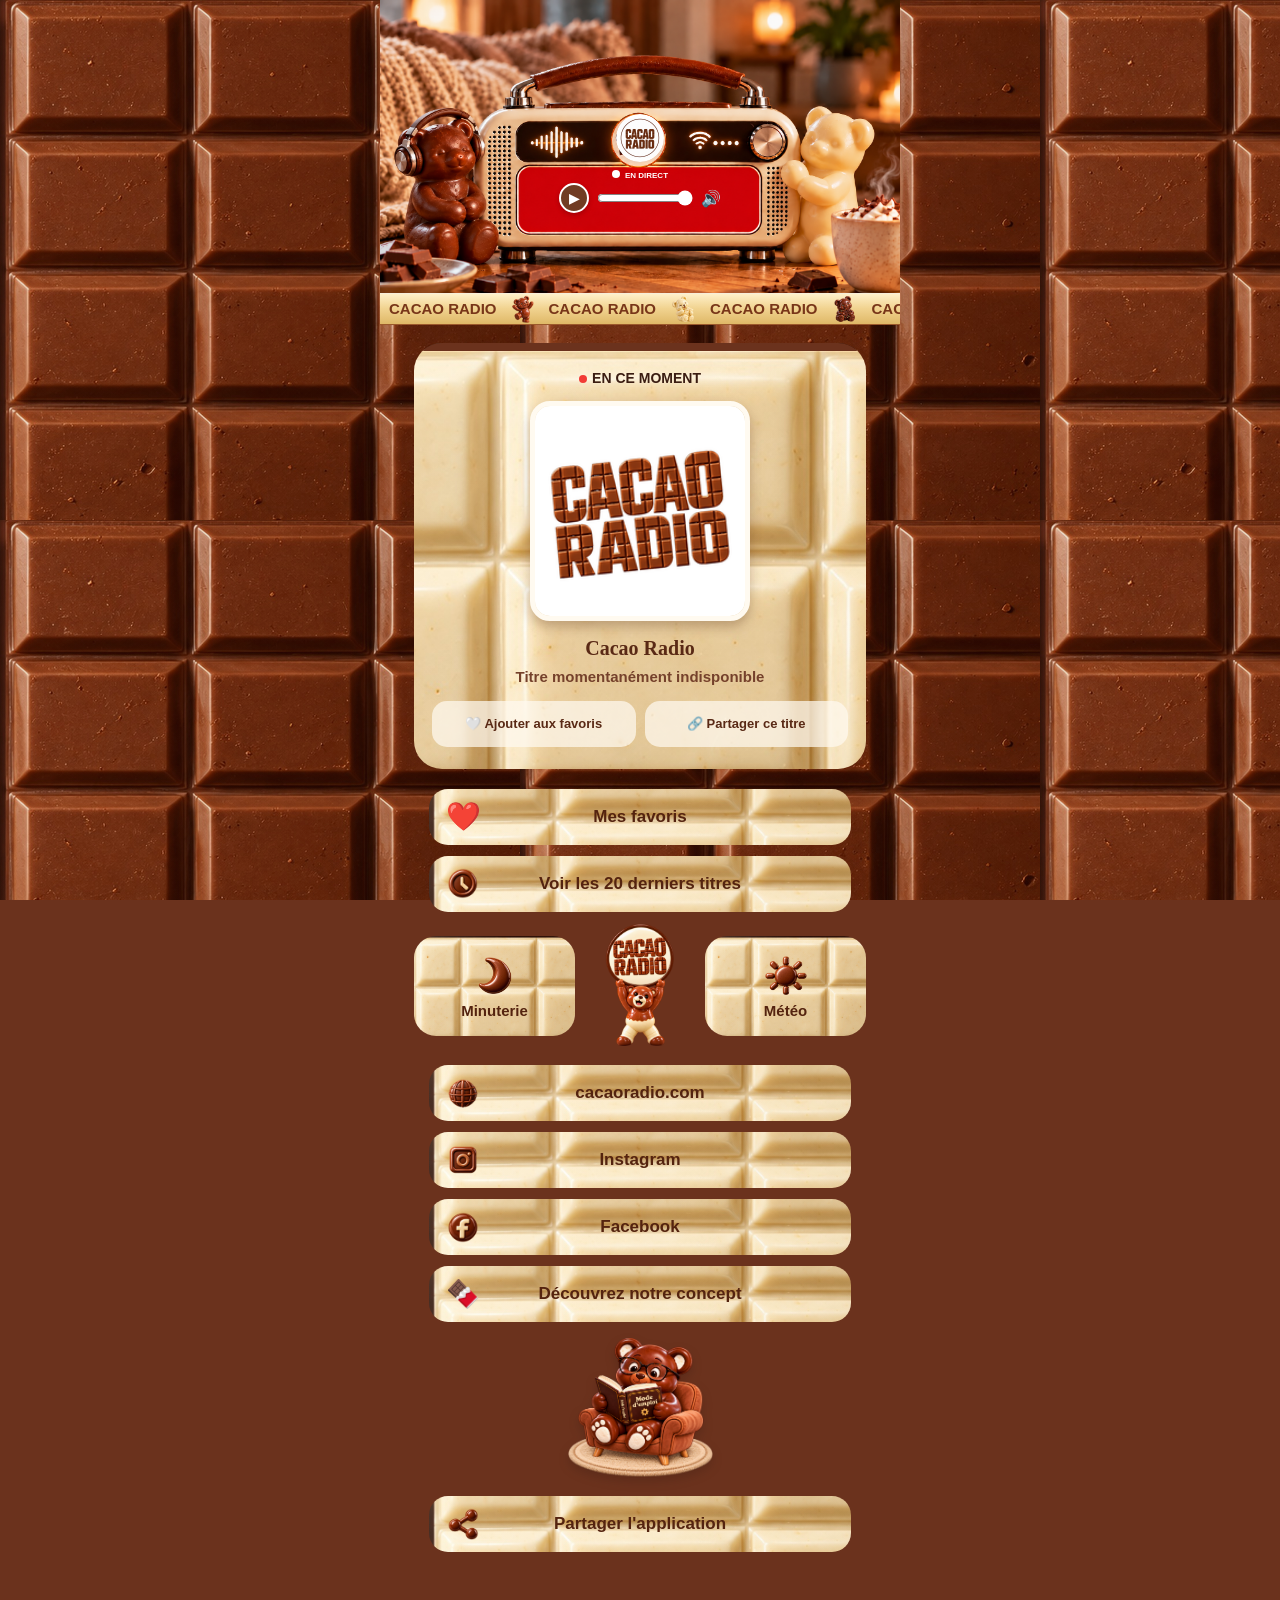
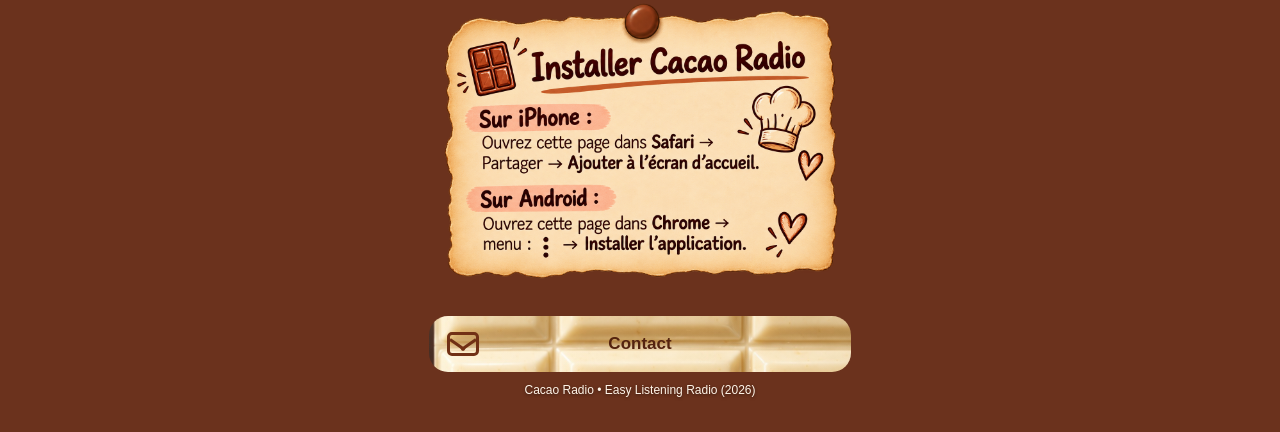
==== commit 2ddda068: "Update index.html" ====
--- a/index.html
+++ b/index.html
@@ -1,1902 +1,1172 @@
+
 <!doctype html>
-
-<html lang="fr">  <head>  
-<meta charset="utf-8">  
-<meta name="viewport" content="width=device-width,initial-scale=1,viewport-fit=cover">  
-<meta name="theme-color" content="#3b1d12">  <title>Cacao Radio</title>  <!-- PARTAGE FACEBOOK / WHATSAPP / MESSENGER -->  <meta property="og:type" content="website">  
-<meta property="og:title" content="Cacao Radio">  
-<meta property="og:description" content="Easy Listening Radio • Écoutez Cacao Radio gratuitement.">  <!--  
-IMPORTANT :  
-Ces métadonnées concernent la page de l'application GitHub.  
-Facebook utilisera celles de cacaoradio.com lorsque cette adresse sera partagée.  
--->  <meta property="og:url" content="https://cacaoradio.github.io/cacao-radio/">  
-<meta property="og:image" content="https://cacaoradio.github.io/cacao-radio/partage-cacao-radio.jpg">  
-<meta property="og:image:secure_url" content="https://cacaoradio.github.io/cacao-radio/partage-cacao-radio.jpg">  
-<meta property="og:image:type" content="image/jpeg">  
-<meta property="og:image:alt" content="Cacao Radio - Easy Listening Radio">  
-<meta property="og:site_name" content="Cacao Radio">  
-<meta property="og:locale" content="fr_FR">  <meta name="twitter:card" content="summary_large_image">  
-<meta name="twitter:title" content="Cacao Radio">  
-<meta name="twitter:description" content="Easy Listening Radio • Écoutez Cacao Radio gratuitement.">  
-<meta name="twitter:image" content="https://cacaoradio.github.io/cacao-radio/partage-cacao-radio.jpg">  <link rel="manifest" href="manifest.webmanifest">  
-<link rel="apple-touch-icon" href="icon-192.png">  <style>  
-  
-:root{  
-  --brown:#3b1d12;  
-  --brown2:#713c23;  
-}  
-  
-*{box-sizing:border-box}  
-  
-body{  
-  margin:0;  
-  font-family:Arial,sans-serif;  
-  color:var(--brown);  
-  background-color:#6b321d;  
-  background-image:  
-    linear-gradient(rgba(75,31,13,.10),rgba(75,31,13,.10)),  
-    url("chocolat-lait.jpg");  
-  background-size:520px auto;  
-  background-repeat:repeat;  
-  background-attachment:fixed;  
-}  
-  
-main{  
-  max-width:520px;  
-  margin:auto;  
-  padding:0 14px 35px;  
-}  
-  
-/* RADIO */  
-  
-.hero{  
-  position:relative;  
-  margin:0 -14px;  
-  overflow:hidden;  
-}  
-  
-.hero > .radio-background{  
-  display:block;  
-  width:100%;  
-  height:auto;  
-}  
-  
-.player-overlay{  
-  position:absolute;  
-  left:27%;  
-  top:57%;  
-  width:46%;  
-  height:18%;  
-  overflow:hidden;  
-  pointer-events:none;  
-}  
-  
-.player-overlay .live{  
-  position:absolute;  
-  left:0;  
-  top:3px;  
-  width:100%;  
-  text-align:center;  
-  font-size:8px;  
-  line-height:1;  
-  font-weight:800;  
-  color:#fff;  
-}  
-  
-.player-overlay .controls{  
-  position:absolute;  
-  left:5%;  
-  top:25%;  
-  width:90%;  
-  height:70%;  
-  display:flex;  
-  align-items:center;  
-  justify-content:center;  
-  gap:6px;  
-}  
-  
-.play{  
-  width:30px;  
-  height:30px;  
-  flex:0 0 30px;  
-  border:2px solid #fff;  
-  border-radius:50%;  
-  background:var(--brown2);  
-  color:#fff;  
-  font-size:13px;  
-  font-weight:bold;  
-  box-shadow:0 2px 5px #0003;  
-  pointer-events:auto;  
-}  
-  
-.vol{  
-  width:45%;  
-  min-width:0;  
-  accent-color:#fff;  
-  pointer-events:auto;  
-}  
-  
-.dot{  
-  display:inline-block;  
-  width:8px;  
-  height:8px;  
-  border-radius:50%;  
-  background:#f23b35;  
-  margin-right:5px;  
-}  
-  
-.player-overlay .dot{background:#fff}  
-  
-/* LOGO */  
-  
-.radio-logo{  
-  position:absolute;  
-  left:50%;  
-  top:47%;  
-  transform:translate(-50%,-50%);  
-  width:48px;  
-  height:48px;  
-  border-radius:50%;  
-  overflow:hidden;  
-  z-index:20;  
-  pointer-events:none;  
-}  
-  
-.radio-logo img{  
-  position:absolute;  
-  inset:0;  
-  width:100%;  
-  height:100%;  
-  object-fit:cover;  
-  border-radius:50%;  
-}  
-  
-#logoFixe{display:block}  
-#logoAnime{display:none}  
-  
-/* BANDEAU */  
-  
-.cacao-marquee{  
-  position:relative;  
-  width:calc(100% + 28px);  
-  height:32px;  
-  margin:0 -14px 12px;  
-  overflow:hidden;  
-  display:flex;  
-  align-items:center;  
-  background:linear-gradient(180deg,#fff0c9 0%,#f1d390 48%,#dfb867 100%);  
-  border-top:1px solid rgba(255,255,255,.75);  
-  border-bottom:1px solid #9b592c;  
-}  
-  
-.cacao-marquee-track{  
-  display:flex;  
-  align-items:center;  
-  width:max-content;  
-  white-space:nowrap;  
-  animation:cacaoScroll 24s linear infinite;  
-  animation-play-state:paused;  
-}  
-  
-.cacao-marquee.playing .cacao-marquee-track{  
-  animation-play-state:running;  
-}  
-  
-.marquee-text{  
-  display:inline-block;  
-  margin:0 9px;  
-  font-family:Impact,"Arial Black",sans-serif;  
-  font-size:15px;  
-  font-weight:900;  
-  color:#783619;  
-}  
-  
-.marquee-bear-img{  
-  display:block;  
-  width:26px;  
-  height:26px;  
-  object-fit:contain;  
-  margin:0 5px;  
-}  
-  
-.bear-standing{  
-  width:24px;  
-  height:28px;  
-}  
-  
-.bear-lying{  
-  width:32px;  
-  height:23px;  
-}  
-  
-@keyframes cacaoScroll{  
-  from{transform:translateX(0)}  
-  to{transform:translateX(-50%)}  
-}  
-  
-/* CARTES */  
-  
-.choco-white{  
-  position:relative;  
-  overflow:hidden;  
-  background-color:#f3dda5;  
-  background-image:  
-    linear-gradient(  
-      135deg,  
-      rgba(255,250,224,.16) 0%,  
-      rgba(255,250,224,0) 35%,  
-      rgba(206,166,91,.08) 100%  
-    ),  
-    url("chocolat-blanc.jpg");  
-  background-size:cover;  
-  background-position:center;  
-  border:none;  
-  outline:none;  
-  box-shadow:none;  
-}  
-  
-.card{  
-  border-radius:25px;  
-}  
-  
-/* EN CE MOMENT */  
-  
-.now-card{  
-  position:relative;  
-  padding:27px 18px 22px;  
-  margin:18px 20px 20px;  
-  border-radius:28px;  
-  text-align:center;  
-}  
-  
-.now-card::before{  
-  content:"";  
-  position:absolute;  
-  top:0;  
-  left:0;  
-  right:0;  
-  height:8px;  
-  background:#6b321d;  
-  border-radius:28px 28px 0 0;  
-}  
-  
-.now-label{  
-  font-size:14px;  
-  font-weight:900;  
-  margin-bottom:15px;  
-}  
-  
-.now-wrap{  
-  display:flex;  
-  flex-direction:column;  
-  align-items:center;  
-}  
-  
-.now-cover{  
-  display:block;  
-  width:220px;  
-  height:220px;  
-  max-width:82vw;  
-  border-radius:20px;  
-  object-fit:cover;  
-  background:#fff;  
-  border:5px solid #fffaf0;  
-  box-shadow:0 6px 12px rgba(72,31,10,.28);  
-  margin:0 auto 16px;  
-}  
-  
-.now-text{  
-  width:100%;  
-  text-align:center;  
-}  
-  
-.now-title{  
-  font-family:Georgia,serif;  
-  font-size:20px;  
-  font-weight:900;  
-  color:#592915;  
-  margin:0 auto 8px;  
-}  
-  
-.now-artist{  
-  font-size:15px;  
-  font-weight:800;  
-  color:#75412b;  
-}  
-  
-.track-actions{  
-  display:grid;  
-  grid-template-columns:1fr 1fr;  
-  gap:9px;  
-  width:100%;  
-  margin-top:16px;  
-}  
-  
-.track-action{  
-  min-height:46px;  
-  border:0;  
-  border-radius:15px;  
-  padding:7px 8px;  
-  background:rgba(255,250,240,.72);  
-  color:#592915;  
-  font-size:13px;  
-  font-weight:900;  
-}  
-  
-/* BOUTONS */  
-  
-.history-area{  
-  position:relative;  
-  margin-top:10px;  
-}  
-  
-.history-btn,  
-.btn{  
-  position:relative;  
-  width:calc(100% - 70px);  
-  min-height:56px;  
-  margin:0 35px 11px;  
-  border-radius:19px;  
-  padding:7px 15px;  
-  color:#54230f;  
-  font-weight:900;  
-  font-size:17px;  
-  text-decoration:none;  
-  display:grid;  
-  grid-template-columns:38px 1fr 38px;  
-  align-items:center;  
-  text-align:center;  
-  gap:10px;  
-}  
-  
-.icon-inline{  
-  display:block;  
-  width:32px;  
-  height:32px;  
-  object-fit:contain;  
-  grid-column:1;  
-  grid-row:1;  
-  justify-self:center;  
-}  
-  
-.history-btn > span:not(.contact-envelope),  
-.btn > span:not(.contact-envelope){  
-  grid-column:2;  
-  grid-row:1;  
-  text-align:center;  
-}  
-  
-.links{  
-  display:grid;  
-}  
-  
-/* OUTILS */  
-  
-.tools-row{  
-  display:grid;  
-  grid-template-columns:1fr 110px 1fr;  
-  gap:10px;  
-  align-items:center;  
-  margin:8px 20px 16px;  
-}  
-  
-.tool{  
-  min-height:100px;  
-  border-radius:22px;  
-  padding:11px 3px 9px;  
-  color:#54230f;  
-  font-size:15px;  
-  font-weight:900;  
-}  
-  
-.icon-choco{  
-  display:block;  
-  width:42px;  
-  height:42px;  
-  margin:0 auto 5px;  
-  object-fit:contain;  
-}  
-  
-.tools-bear{  
-  display:flex;  
-  justify-content:center;  
-  align-items:center;  
-  width:110px;  
-}  
-  
-.tools-bear img{  
-  display:block;  
-  width:105px;  
-  height:auto;  
-}  
-  
-/* PANNEAUX */  
-  
-.panel{  
-  display:none;  
-  padding:22px 18px;  
-  margin:0 20px 18px;  
-  text-align:center;  
-}  
-  
-.panel > strong{  
-  display:block;  
-  font-size:20px;  
-  font-weight:900;  
-  color:#54230f;  
-  margin-bottom:5px;  
-}  
-  
-.panel input,  
-.panel select{  
-  width:min(320px,94%);  
-  padding:13px;  
-  border:1px solid #c9a66b;  
-  border-radius:13px;  
-  font-size:17px;  
-  margin:10px 0;  
-  background:#fffaf0;  
-  color:#3b1d12;  
-}  
-  
-.action,  
-.cancel{  
-  border:0;  
-  border-radius:12px;  
-  padding:11px 16px;  
-  font-size:16px;  
-  font-weight:900;  
-  margin:4px;  
-}  
-  
-.action{  
-  background:#3b1d12;  
-  color:#fff;  
-}  
-  
-.cancel{  
-  background:#eee1cb;  
-  color:#3b1d12;  
-}  
-  
-.info{  
-  font-size:16px;  
-  font-weight:800;  
-  color:#54230f;  
-  margin-top:14px;  
-  line-height:1.45;  
-}  
-  
-.weatherNow{  
-  font-size:29px;  
-  font-weight:900;  
-  margin:10px 0 3px;  
-}  
-  
-.weather-day{  
-  padding:8px 0;  
-}  
-  
-.weather-day + .weather-day{  
-  border-top:1px solid rgba(113,60,35,.25);  
-  margin-top:8px;  
-  padding-top:14px;  
-}  
-  
-.weather-day-title{  
-  font-size:17px;  
-  font-weight:900;  
-}  
-  
-.weather-description{  
-  font-weight:800;  
-  margin:4px 0;  
-}  
-  
-/* MODALES */  
-  
-.history-modal,  
-.favorites-modal{  
-  display:none;  
-  position:fixed;  
-  inset:0;  
-  z-index:9999;  
-  background:rgba(35,16,9,.72);  
-  padding:18px;  
-  align-items:center;  
-  justify-content:center;  
-}  
-  
-.history-box,  
-.favorites-box{  
-  width:min(390px,100%);  
-  max-height:92vh;  
-  overflow:auto;  
-  background:#fff8ef;  
-  border-radius:18px;  
-  padding:12px;  
-}  
-  
-.history-head,  
-.favorites-head{  
-  display:flex;  
-  align-items:center;  
-  justify-content:space-between;  
-  margin:2px 2px 10px;  
-  font-weight:800;  
-  font-size:17px;  
-}  
-  
-.history-close,  
-.favorites-close{  
-  border:0;  
-  width:38px;  
-  height:38px;  
-  border-radius:50%;  
-  background:var(--brown);  
-  color:#fff;  
-  font-size:22px;  
-}  
-  
-.history-loading{  
-  padding:30px 10px;  
-  text-align:center;  
-  font-weight:800;  
-  color:#75412b;  
-}  
-  
-.history-item{  
-  display:grid;  
-  grid-template-columns:54px 1fr;  
-  gap:12px;  
-  align-items:center;  
-  padding:10px 5px;  
-  border-bottom:1px solid rgba(113,60,35,.18);  
-}  
-  
-.history-item:last-child{  
-  border-bottom:none;  
-}  
-  
-.history-cover{  
-  display:block;  
-  width:54px;  
-  height:54px;  
-  border-radius:10px;  
-  object-fit:cover;  
-  background:#fff;  
-}  
-  
-.history-info{  
-  min-width:0;  
-}  
-  
-.history-title{  
-  font-weight:900;  
-  font-size:15px;  
-  color:#54230f;  
-  line-height:1.25;  
-}  
-  
-.history-artist{  
-  margin-top:3px;  
-  font-size:13px;  
-  font-weight:700;  
-  color:#75412b;  
-}  
-  
-.history-time{  
-  margin-top:4px;  
-  font-size:11px;  
-  color:#9a705b;  
-}  
-  
-/* FAVORIS */  
-  
-.favorites-empty{  
-  padding:25px 12px;  
-  text-align:center;  
-  color:#75412b;  
-}  
-  
-.favorite-item{  
-  display:grid;  
-  grid-template-columns:1fr 42px;  
-  gap:8px;  
-  align-items:center;  
-  padding:12px 6px;  
-  border-bottom:1px solid rgba(113,60,35,.20);  
-}  
-  
-.favorite-title{  
-  font-weight:900;  
-  color:#54230f;  
-}  
-  
-.favorite-artist{  
-  font-size:13px;  
-  color:#75412b;  
-}  
-  
-.favorite-delete{  
-  width:38px;  
-  height:38px;  
-  border:0;  
-  border-radius:50%;  
-  background:#eee1cb;  
-  color:#713015;  
-  font-size:18px;  
-}  
-  
-/* CONTACT */  
-  
-.contact-envelope{  
-  display:block;  
-  width:32px;  
-  height:24px;  
-  grid-column:1 !important;  
-  grid-row:1 !important;  
-  justify-self:center;  
-  align-self:center;  
-  position:relative;  
-  border:3px solid #713015;  
-  border-radius:5px;  
-}  
-  
-.contact-envelope::before,  
-.contact-envelope::after{  
-  content:"";  
-  position:absolute;  
-  top:3px;  
-  width:18px;  
-  height:3px;  
-  background:#713015;  
-}  
-  
-.contact-envelope::before{  
-  left:0;  
-  transform:rotate(35deg);  
-  transform-origin:left center;  
-}  
-  
-.contact-envelope::after{  
-  right:0;  
-  transform:rotate(-35deg);  
-  transform-origin:right center;  
-}  
-  
-/* NOUNOURS */  
-  
-.mode-emploi-bear{  
-  display:flex;  
-  justify-content:center;  
-  width:100%;  
-  margin:16px 0 18px;  
-}  
-  
-.mode-emploi-bear img{  
-  display:block;  
-  width:145px;  
-  max-width:42%;  
-  height:auto;  
-  object-fit:contain;  
-  filter:drop-shadow(0 5px 5px rgba(59,29,18,.28));  
-}  
-  
-.share-bottom{  
-  margin-top:0;  
-  margin-bottom:18px;  
-}  
-  
-/* NOTICE */  
-  
-.installation-app{  
-  width:100%;  
-  display:flex;  
-  justify-content:center;  
-  align-items:center;  
-  margin:18px auto 18px;  
-}  
-  
-.installation-app img{  
-  display:block;  
-  width:100%;  
-  max-width:492px;  
-  height:auto;  
-  object-fit:contain;  
-  margin:0 auto;  
-}  
-  
-.contact-bottom{  
-  margin-top:18px;  
-}  
-  
-footer{  
-  text-align:center;  
-  color:#fff5e9;  
-  font-size:12px;  
-  margin-top:10px;  
-  text-shadow:0 1px 3px #3b1d12;  
-}  
-  
-</style>  </head>  <body>  <main>  <section class="hero">  <img class="radio-background"  
-src="radio-cacao-player-vide.png"  
-alt="Cacao Radio">
-
-<div class="radio-logo">  
-<img id="logoFixe" src="logo-fixe.png" alt="Cacao Radio">  
-<img id="logoAnime" src="logo-anime.gif" alt="Cacao Radio">  
-</div>  <div class="player-overlay">  <div class="live">  
-<span class="dot"></span>EN DIRECT  
-</div>  <div class="controls">  
-<button class="play" id="play">▶</button>  
-<input class="vol" id="volume" type="range"  
-min="0" max="1" step=".05" value="1">  
-<span>🔊</span>  
-</div>  </div>  <audio id="audio" preload="none" playsinline>  
-<source src="https://stream10.vestaradio.com/Cacao-Radio">  
-</audio>  <audio id="welcomeAudio" preload="auto">  
-<source src="welcome.m4a.m4a" type="audio/mp4">  
-</audio>  </section>  <!-- BANDEAU -->  <div class="cacao-marquee" id="cacaoMarquee">  <div class="cacao-marquee-track">  <span class="marquee-text">CACAO RADIO</span>
+<html lang="fr">
+<head>
+<meta charset="utf-8">
+<meta name="viewport" content="width=device-width,initial-scale=1,viewport-fit=cover">
+<meta name="theme-color" content="#3b1d12">
+<title>Cacao Radio</title>
+
+<!-- GOOGLE ANALYTICS -->
+<script async src="https://www.googletagmanager.com/gtag/js?id=G-V1H47VG4P2"></script>
+<script>
+window.dataLayer=window.dataLayer||[];
+function gtag(){dataLayer.push(arguments)}
+gtag('js',new Date());
+gtag('config','G-V1H47VG4P2');
+</script>
+
+<!-- PARTAGE -->
+<meta property="og:type" content="website">
+<meta property="og:title" content="Cacao Radio">
+<meta property="og:description" content="Easy Listening Radio • Écoutez Cacao Radio gratuitement.">
+<meta property="og:url" content="https://cacaoradio.github.io/cacao-radio/">
+<meta property="og:image" content="https://cacaoradio.github.io/cacao-radio/partage-cacao-radio.jpg">
+<meta property="og:image:secure_url" content="https://cacaoradio.github.io/cacao-radio/partage-cacao-radio.jpg">
+<meta property="og:image:type" content="image/jpeg">
+<meta property="og:image:alt" content="Cacao Radio - Easy Listening Radio">
+<meta property="og:site_name" content="Cacao Radio">
+<meta property="og:locale" content="fr_FR">
+<meta name="twitter:card" content="summary_large_image">
+<meta name="twitter:title" content="Cacao Radio">
+<meta name="twitter:description" content="Easy Listening Radio • Écoutez Cacao Radio gratuitement.">
+<meta name="twitter:image" content="https://cacaoradio.github.io/cacao-radio/partage-cacao-radio.jpg">
+
+<link rel="manifest" href="manifest.webmanifest">
+<link rel="apple-touch-icon" href="icon-192.png">
+
+<style>
+:root{--brown:#3b1d12;--brown2:#713c23}
+*{box-sizing:border-box}
+body{
+ margin:0;font-family:Arial,sans-serif;color:var(--brown);
+ background-color:#6b321d;
+ background-image:linear-gradient(#4b1f0d1a,#4b1f0d1a),url("chocolat-lait.jpg");
+ background-size:520px auto;background-repeat:repeat;
+ background-attachment:fixed;
+}
+main{max-width:520px;margin:auto;padding:0 14px 35px}
+
+/* RADIO */
+.hero{position:relative;margin:0 -14px;overflow:hidden}
+.radio-background{display:block;width:100%;height:auto}
+.player-overlay{
+ position:absolute;left:27%;top:57%;width:46%;height:18%;
+ overflow:hidden;pointer-events:none;
+}
+.player-overlay .live{
+ position:absolute;left:0;top:3px;width:100%;
+ text-align:center;font-size:8px;line-height:1;
+ font-weight:800;color:white;
+}
+.player-overlay .controls{
+ position:absolute;left:5%;top:25%;width:90%;height:70%;
+ display:flex;align-items:center;justify-content:center;gap:6px;
+}
+.play{
+ width:30px;height:30px;flex:0 0 30px;
+ border:2px solid white;border-radius:50%;
+ background:var(--brown2);color:white;font-size:13px;
+ font-weight:bold;box-shadow:0 2px 5px #0003;
+ pointer-events:auto;cursor:pointer;
+}
+.vol{width:45%;min-width:0;accent-color:white;pointer-events:auto}
+.dot{
+ display:inline-block;width:8px;height:8px;
+ border-radius:50%;background:#f23b35;margin-right:5px;
+}
+.player-overlay .dot{background:white}
+.radio-logo{
+ position:absolute;left:50%;top:47%;
+ transform:translate(-50%,-50%);
+ width:48px;height:48px;border-radius:50%;
+ overflow:hidden;z-index:20;pointer-events:none;
+}
+.radio-logo img{
+ position:absolute;inset:0;width:100%;height:100%;
+ object-fit:cover;border-radius:50%;
+}
+#logoFixe{display:block}
+#logoAnime{display:none}
+
+/* BANDEAU */
+.cacao-marquee{
+ position:relative;width:calc(100% + 28px);
+ height:32px;margin:0 -14px 12px;overflow:hidden;
+ display:flex;align-items:center;
+ background:linear-gradient(180deg,#fff0c9,#f1d390 48%,#dfb867);
+ border-top:1px solid #ffffffbf;
+ border-bottom:1px solid #9b592c;
+}
+.cacao-marquee-track{
+ display:flex;align-items:center;width:max-content;
+ white-space:nowrap;animation:cacaoScroll 24s linear infinite;
+ animation-play-state:paused;
+}
+.cacao-marquee.playing .cacao-marquee-track{
+ animation-play-state:running;
+}
+.marquee-text{
+ display:inline-block;margin:0 9px;
+ font-family:Impact,"Arial Black",sans-serif;
+ font-size:15px;font-weight:900;color:#783619;
+}
+.marquee-bear-img{
+ display:block;width:26px;height:26px;
+ object-fit:contain;margin:0 5px;
+}
+.bear-standing{width:24px;height:28px}
+.bear-lying{width:32px;height:23px}
+@keyframes cacaoScroll{
+ from{transform:translateX(0)}
+ to{transform:translateX(-50%)}
+}
+
+/* FOND CHOCOLAT BLANC */
+.choco-white{
+ position:relative;overflow:hidden;
+ background-color:#f3dda5;
+ background-image:
+ linear-gradient(135deg,#fffae029,#fffae000 35%,#cea65b14),
+ url("chocolat-blanc.jpg");
+ background-size:cover;background-position:center;
+ border:none;outline:none;box-shadow:none;
+}
+.card{border-radius:25px}
+
+/* EN CE MOMENT */
+.now-card{
+ position:relative;padding:27px 18px 22px;
+ margin:18px 20px 20px;border-radius:28px;text-align:center;
+}
+.now-card:before{
+ content:"";position:absolute;top:0;left:0;right:0;
+ height:8px;background:#6b321d;
+ border-radius:28px 28px 0 0;
+}
+.now-label{font-size:14px;font-weight:900;margin-bottom:15px}
+.now-wrap{display:flex;flex-direction:column;align-items:center}
+.now-cover{
+ display:block;width:220px;height:220px;max-width:82vw;
+ border-radius:20px;object-fit:cover;background:white;
+ border:5px solid #fffaf0;
+ box-shadow:0 6px 12px #481f0a47;
+ margin:0 auto 16px;
+}
+.now-text{width:100%;text-align:center}
+.now-title{
+ font-family:Georgia,serif;font-size:20px;
+ font-weight:900;color:#592915;margin:0 auto 8px;
+}
+.now-artist{font-size:15px;font-weight:800;color:#75412b}
+.track-actions{
+ display:grid;grid-template-columns:1fr 1fr;
+ gap:9px;width:100%;margin-top:16px;
+}
+.track-action{
+ min-height:46px;border:0;border-radius:15px;
+ padding:7px 8px;background:#fffaf0b8;
+ color:#592915;font-size:13px;font-weight:900;
+ cursor:pointer;
+}
+
+/* BOUTONS */
+.history-area{position:relative;margin-top:10px}
+.history-btn,.btn{
+ position:relative;width:calc(100% - 70px);
+ min-height:56px;margin:0 35px 11px;
+ border-radius:19px;padding:7px 15px;
+ color:#54230f;font-weight:900;font-size:17px;
+ text-decoration:none;display:grid;
+ grid-template-columns:38px 1fr 38px;
+ align-items:center;text-align:center;gap:10px;
+ cursor:pointer;
+}
+.icon-inline{
+ display:block;width:32px;height:32px;
+ object-fit:contain;grid-column:1;grid-row:1;
+ justify-self:center;
+}
+.history-btn>span:not(.contact-envelope),
+.btn>span:not(.contact-envelope){
+ grid-column:2;grid-row:1;text-align:center;
+}
+.links{display:grid}
+
+/* OUTILS */
+.tools-row{
+ display:grid;grid-template-columns:1fr 110px 1fr;
+ gap:10px;align-items:center;margin:8px 20px 16px;
+}
+.tool{
+ min-height:100px;border-radius:22px;
+ padding:11px 3px 9px;color:#54230f;
+ font-size:15px;font-weight:900;cursor:pointer;
+}
+.icon-choco{
+ display:block;width:42px;height:42px;
+ margin:0 auto 5px;object-fit:contain;
+}
+.tools-bear{
+ display:flex;justify-content:center;
+ align-items:center;width:110px;
+}
+.tools-bear img{display:block;width:105px;height:auto}
+
+/* PANNEAUX */
+.panel{
+ display:none;padding:22px 18px;
+ margin:0 20px 18px;text-align:center;
+}
+.panel>strong{
+ display:block;font-size:20px;font-weight:900;
+ color:#54230f;margin-bottom:5px;
+}
+.panel input,.panel select{
+ width:min(320px,94%);padding:13px;
+ border:1px solid #c9a66b;border-radius:13px;
+ font-size:17px;margin:10px 0;
+ background:#fffaf0;color:#3b1d12;
+}
+.action,.cancel{
+ border:0;border-radius:12px;padding:11px 16px;
+ font-size:16px;font-weight:900;margin:4px;cursor:pointer;
+}
+.action{background:#3b1d12;color:white}
+.cancel{background:#eee1cb;color:#3b1d12}
+.info{
+ font-size:16px;font-weight:800;color:#54230f;
+ margin-top:14px;line-height:1.45;
+}
+.weatherNow{font-size:29px;font-weight:900;margin:10px 0 3px}
+.weather-day{padding:8px 0}
+.weather-day+.weather-day{
+ border-top:1px solid #713c233f;
+ margin-top:8px;padding-top:14px;
+}
+.weather-day-title{font-size:17px;font-weight:900}
+.weather-description{font-weight:800;margin:4px 0}
+
+/* MODALES */
+.history-modal,.favorites-modal,.concept-modal{
+ display:none;position:fixed;inset:0;z-index:9999;
+ background:#231009b8;padding:18px;
+ align-items:center;justify-content:center;
+}
+.history-box,.favorites-box{
+ width:min(390px,100%);max-height:92vh;
+ overflow:auto;background:#fff8ef;
+ border-radius:18px;padding:12px;
+}
+.history-head,.favorites-head{
+ display:flex;align-items:center;
+ justify-content:space-between;
+ margin:2px 2px 10px;font-weight:800;font-size:17px;
+}
+.history-close,.favorites-close,.concept-close{
+ border:0;width:38px;height:38px;border-radius:50%;
+ background:var(--brown);color:white;font-size:22px;
+ cursor:pointer;
+}
+.history-loading{
+ padding:30px 10px;text-align:center;
+ font-weight:800;color:#75412b;
+}
+.history-item{
+ display:grid;grid-template-columns:54px 1fr;
+ gap:12px;align-items:center;padding:10px 5px;
+ border-bottom:1px solid #713c232e;
+}
+.history-item:last-child{border-bottom:none}
+.history-cover{
+ display:block;width:54px;height:54px;
+ border-radius:10px;object-fit:cover;background:white;
+}
+.history-info{min-width:0}
+.history-title{
+ font-weight:900;font-size:15px;color:#54230f;line-height:1.25;
+}
+.history-artist{
+ margin-top:3px;font-size:13px;font-weight:700;color:#75412b;
+}
+.history-time{margin-top:4px;font-size:11px;color:#9a705b}
+.favorites-empty{
+ padding:25px 12px;text-align:center;color:#75412b;
+}
+.favorite-item{
+ display:grid;grid-template-columns:1fr 42px;
+ gap:8px;align-items:center;padding:12px 6px;
+ border-bottom:1px solid #713c2333;
+}
+.favorite-title{font-weight:900;color:#54230f}
+.favorite-artist{font-size:13px;color:#75412b}
+.favorite-delete{
+ width:38px;height:38px;border:0;border-radius:50%;
+ background:#eee1cb;color:#713015;font-size:18px;
+ cursor:pointer;
+}
+
+/* CONTACT */
+.contact-envelope{
+ display:block;width:32px;height:24px;
+ grid-column:1!important;grid-row:1!important;
+ justify-self:center;align-self:center;
+ position:relative;border:3px solid #713015;border-radius:5px;
+}
+.contact-envelope:before,.contact-envelope:after{
+ content:"";position:absolute;top:3px;
+ width:18px;height:3px;background:#713015;
+}
+.contact-envelope:before{
+ left:0;transform:rotate(35deg);transform-origin:left center;
+}
+.contact-envelope:after{
+ right:0;transform:rotate(-35deg);transform-origin:right center;
+}
+
+/* BAS DE PAGE */
+.mode-emploi-bear{
+ display:flex;justify-content:center;
+ width:100%;margin:16px 0 18px;
+}
+.mode-emploi-bear img{
+ display:block;width:145px;max-width:42%;
+ height:auto;object-fit:contain;
+ filter:drop-shadow(0 5px 5px #3b1d1247);
+}
+.share-bottom{margin-top:0;margin-bottom:18px}
+.installation-app{
+ width:100%;display:flex;justify-content:center;
+ align-items:center;margin:18px auto;
+}
+.installation-app img{
+ display:block;width:100%;max-width:492px;
+ height:auto;object-fit:contain;margin:0 auto;
+}
+.contact-bottom{margin-top:18px}
+footer{
+ text-align:center;color:#fff5e9;
+ font-size:12px;margin-top:10px;
+ text-shadow:0 1px 3px #3b1d12;
+}
+
+/* DIAPORAMA CONCEPT */
+.concept-box{
+ width:min(440px,100%);max-height:94dvh;
+ display:flex;flex-direction:column;
+ background:#fff8ef;border-radius:20px;
+ padding:12px;min-height:0;
+}
+.concept-head{
+ display:flex;justify-content:space-between;
+ align-items:center;gap:8px;
+ font-weight:900;font-size:17px;margin-bottom:10px;
+}
+.concept-view{
+ min-height:0;flex:1;
+ display:flex;justify-content:center;align-items:center;
+ overflow:hidden;
+}
+.concept-view img{
+ display:block;max-width:100%;
+ max-height:calc(94dvh - 135px);
+ width:auto;height:auto;object-fit:contain;
+ border-radius:10px;
+}
+.concept-controls{
+ display:flex;align-items:center;
+ justify-content:center;gap:20px;margin-top:10px;
+}
+.concept-controls button{
+ background:#3b1d12;color:white;border:0;
+ border-radius:50%;width:42px;height:42px;
+ font-size:22px;cursor:pointer;
+}
+.concept-count{
+ font-weight:900;font-size:15px;
+ min-width:55px;text-align:center;
+}
+body.modal-open{overflow:hidden}
+</style>
+</head>
+
+<body>
+<main>
+
+<!-- RADIO -->
+<section class="hero">
+<img class="radio-background"
+ src="radio-cacao-player-vide.png" alt="Cacao Radio">
+
+<div class="radio-logo">
+<img id="logoFixe" src="logo-fixe.png" alt="Cacao Radio">
+<img id="logoAnime" src="logo-anime.gif" alt="Cacao Radio">
+</div>
+
+<div class="player-overlay">
+<div class="live"><span class="dot"></span>EN DIRECT</div>
+<div class="controls">
+<button class="play" id="play" aria-label="Lecture ou pause">▶</button>
+<input class="vol" id="volume" type="range"
+ min="0" max="1" step=".05" value="1" aria-label="Volume">
+<span>🔊</span>
+</div>
+</div>
+
+<audio id="audio" preload="none" playsinline>
+<source src="https://stream10.vestaradio.com/Cacao-Radio">
+</audio>
+<audio id="welcomeAudio" preload="auto">
+<source src="welcome.m4a.m4a" type="audio/mp4">
+</audio>
+</section>
+
+<!-- BANDEAU -->
+<div class="cacao-marquee" id="cacaoMarquee">
+<div class="cacao-marquee-track">
+<span class="marquee-text">CACAO RADIO</span>
 <img class="marquee-bear-img bear-standing" src="ourson-lait-debout.png" alt="">
-
 <span class="marquee-text">CACAO RADIO</span>
 <img class="marquee-bear-img" src="ourson-blanc-tablette.png" alt="">
-
 <span class="marquee-text">CACAO RADIO</span>
 <img class="marquee-bear-img" src="ourson-noir-tablette.png" alt="">
-
 <span class="marquee-text">CACAO RADIO</span>
 <img class="marquee-bear-img bear-lying" src="ourson-lait-allonge.png" alt="">
-
 <span class="marquee-text">CACAO RADIO</span>
 <img class="marquee-bear-img bear-standing" src="ourson-lait-debout.png" alt="">
-
 <span class="marquee-text">CACAO RADIO</span>
 <img class="marquee-bear-img" src="ourson-blanc-tablette.png" alt="">
-
 <span class="marquee-text">CACAO RADIO</span>
 <img class="marquee-bear-img" src="ourson-noir-tablette.png" alt="">
-
 <span class="marquee-text">CACAO RADIO</span>
 <img class="marquee-bear-img bear-lying" src="ourson-lait-allonge.png" alt="">
-
-</div>  
-</div>  <!-- EN CE MOMENT -->  <section class="card now-card choco-white">  <div class="now-label">  
-<span class="dot"></span>EN CE MOMENT  
-</div>  <div class="now-wrap">  <img class="now-cover" id="nowCover"  
-src="icon-192.png" alt="Pochette">
-
-<div class="now-text">  <div class="now-title" id="nowTitle">  
-Cacao Radio  
-</div>  <div class="now-artist" id="nowArtist">  
-Chargement du titre…  
-</div>  <div class="track-actions">  <button class="track-action"  
-id="favoriteCurrentButton"  
-onclick="addCurrentFavorite()">
-🤍 Ajouter aux favoris
+</div>
+</div>
+
+<!-- EN CE MOMENT -->
+<section class="card now-card choco-white">
+<div class="now-label"><span class="dot"></span>EN CE MOMENT</div>
+<div class="now-wrap">
+<img class="now-cover" id="nowCover" src="icon-192.png" alt="Pochette">
+<div class="now-text">
+<div class="now-title" id="nowTitle">Cacao Radio</div>
+<div class="now-artist" id="nowArtist">Chargement du titre…</div>
+<div class="track-actions">
+<button class="track-action" id="favoriteCurrentButton"
+ onclick="addCurrentFavorite()">🤍 Ajouter aux favoris</button>
+<button class="track-action" onclick="shareCurrentTrack()">
+🔗 Partager ce titre</button>
+</div>
+</div>
+</div>
+</section>
+
+<!-- FAVORIS -->
+<div class="history-area">
+<button class="history-btn choco-white" onclick="openFavorites()">
+<span style="font-size:28px;grid-column:1">❤️</span>
+<span>Mes favoris</span>
 </button>
-
-<button class="track-action"  
-onclick="shareCurrentTrack()">
-🔗 Partager ce titre
+</div>
+
+<!-- HISTORIQUE -->
+<div class="history-area">
+<button class="history-btn choco-white" onclick="openHistory()">
+<img class="icon-inline" src="icon-historique.png" alt="">
+<span>Voir les 20 derniers titres</span>
 </button>
-
-</div>  
-</div>  
-</div>  </section>  <!-- FAVORIS -->  <div class="history-area">  <button class="history-btn choco-white"  
-onclick="openFavorites()">
-
-<span style="font-size:28px;grid-column:1;">❤️</span>
-<span>Mes favoris</span>
-
-</button>  </div>  <!-- HISTORIQUE -->  <div class="history-area">  <button class="history-btn choco-white"  
-onclick="openHistory()">
-
-<img class="icon-inline"  
-src="icon-historique.png" alt="">
-
-<span>Voir les 20 derniers titres</span>
-
-</button>  </div>  <!-- MINUTERIE / OURSON / METEO -->  <div class="tools-row">  <button class="tool choco-white"  
-onclick="openPanel('sleepPanel')">
-
-<img class="icon-choco"  
-src="icon-minuterie.png" alt="">
-
+</div>
+
+<!-- OUTILS -->
+<div class="tools-row">
+<button class="tool choco-white" onclick="openPanel('sleepPanel')">
+<img class="icon-choco" src="icon-minuterie.png" alt="">
 Minuterie
 </button>
-
-<div class="tools-bear">  <img src="nounours-logo-cacao-radio.png"  
-alt="Nounours Cacao Radio">
-
-</div>  <button class="tool choco-white"  
-onclick="openPanel('weatherPanel')">
-
-<img class="icon-choco"  
-src="icon-meteo.png" alt="">
-
+<div class="tools-bear">
+<img src="nounours-logo-cacao-radio.png" alt="Nounours Cacao Radio">
+</div>
+<button class="tool choco-white" onclick="openPanel('weatherPanel')">
+<img class="icon-choco" src="icon-meteo.png" alt="">
 Météo
 </button>
-
-</div>  <!-- MINUTERIE -->  <section class="card panel choco-white"  
-id="sleepPanel">  <strong>Mise en veille</strong>
-
-<select id="sleepTime">  
-<option value="15">15 minutes</option>  
-<option value="30">30 minutes</option>  
-<option value="45">45 minutes</option>  
-<option value="60">1 heure</option>  
-<option value="90">1 h 30</option>  
-<option value="120">2 heures</option>  
-</select>  <br>  <button class="action" onclick="setSleep()">  
-Démarrer  
-</button>  <button class="cancel" onclick="cancelSleep()">  
-Annuler  
-</button>  <div class="info" id="sleepInfo">  
-Aucune minuterie active  
-</div>  </section>  <!-- METEO -->  <section class="card panel choco-white"  
-id="weatherPanel">  <strong>La météo chez vous</strong>
-
-<input id="city"  
-type="text"  
-placeholder="Votre ville">
-
-<br>  <button class="action"  
-onclick="getWeather()">
-Afficher la météo
-</button>
-
-<div class="info" id="weatherResult">  
-Entrez une ville pour afficher la météo.  
-</div>  </section>  <!-- SITE + RESEAUX -->  <div class="links">  <a class="btn choco-white"  
-href="https://cacaoradio.com"  
-target="_blank">
-
-<img class="icon-inline"  
-src="icon-site.png" alt="">
-
+</div>
+
+<!-- MINUTERIE -->
+<section class="card panel choco-white" id="sleepPanel">
+<strong>Mise en veille</strong>
+<select id="sleepTime">
+<option value="15">15 minutes</option>
+<option value="30">30 minutes</option>
+<option value="45">45 minutes</option>
+<option value="60">1 heure</option>
+<option value="90">1 h 30</option>
+<option value="120">2 heures</option>
+</select>
+<br>
+<button class="action" onclick="setSleep()">Démarrer</button>
+<button class="cancel" onclick="cancelSleep()">Annuler</button>
+<div class="info" id="sleepInfo">Aucune minuterie active</div>
+</section>
+
+<!-- METEO -->
+<section class="card panel choco-white" id="weatherPanel">
+<strong>La météo chez vous</strong>
+<input id="city" type="text" placeholder="Votre ville">
+<br>
+<button class="action" onclick="getWeather()">Afficher la météo</button>
+<div class="info" id="weatherResult">
+Entrez une ville pour afficher la météo.
+</div>
+</section>
+
+<!-- LIENS -->
+<div class="links">
+<a class="btn choco-white" href="https://cacaoradio.com" target="_blank" rel="noopener">
+<img class="icon-inline" src="icon-site.png" alt="">
 <span>cacaoradio.com</span>
 </a>
-
-<a class="btn choco-white"  
-href="https://www.instagram.com/cacao_radio"  
-target="_blank">
-
-<img class="icon-inline"  
-src="icon-instagram.png" alt="">
-
+<a class="btn choco-white" href="https://www.instagram.com/cacao_radio" target="_blank" rel="noopener">
+<img class="icon-inline" src="icon-instagram.png" alt="">
 <span>Instagram</span>
 </a>
-
-<a class="btn choco-white"  
-href="https://www.facebook.com/share/1RcFB1YhKJ/"  
-target="_blank">
-
-<img class="icon-inline"  
-src="icon-facebook.png" alt="">
-
+<a class="btn choco-white" href="https://www.facebook.com/share/1RcFB1YhKJ/" target="_blank" rel="noopener">
+<img class="icon-inline" src="icon-facebook.png" alt="">
 <span>Facebook</span>
 </a>
-
-</div>  <!-- NOUNOURS -->  <div class="mode-emploi-bear">  <img src="nounours-mode-emploi.png"  
-alt="Nounours lisant le mode d'emploi">
-
-</div>  <!-- PARTAGER APPLICATION -->  <div class="share-bottom">  <button class="btn choco-white"  
-type="button"  
-onclick="shareApp()">
-
-<img class="icon-inline"  
-src="icon-partage.png" alt="">
-
+</div>
+
+<!-- BOUTON CONCEPT -->
+<button class="btn choco-white" type="button"
+ onclick="openConcept()"
+ aria-label="Découvrez le concept Cacao Radio">
+<span style="grid-column:1;font-size:27px">🍫</span>
+<span>Découvrez notre concept</span>
+</button>
+
+<!-- NOUNOURS -->
+<div class="mode-emploi-bear">
+<img src="nounours-mode-emploi.png" alt="Nounours Cacao Radio">
+</div>
+
+<!-- PARTAGER -->
+<div class="share-bottom">
+<button class="btn choco-white" type="button" onclick="shareApp()">
+<img class="icon-inline" src="icon-partage.png" alt="">
 <span>Partager l'application</span>
-
-</button>  </div>  <!-- NOTICE -->  <div class="installation-app">  <img src="installation-cacao-radio.png"  
-alt="Comment installer l'application Cacao Radio">
-
-</div>  <!-- CONTACT -->  <div class="contact-bottom">  <a class="btn choco-white"  
-href="mailto:cacaoradiostation@gmail.com"  
-aria-label="Contacter Cacao Radio">
-
-<i class="contact-envelope"  
-aria-hidden="true"></i>
-
+</button>
+</div>
+
+<!-- INSTALLATION -->
+<div class="installation-app">
+<img src="installation-cacao-radio.png"
+ alt="Comment installer l'application Cacao Radio">
+</div>
+
+<!-- CONTACT -->
+<div class="contact-bottom">
+<a class="btn choco-white" href="mailto:cacaoradiostation@gmail.com">
+<i class="contact-envelope" aria-hidden="true"></i>
 <span>Contact</span>
-
-</a>  </div>  <footer>  
-Cacao Radio • Easy Listening Radio (2026)  
-</footer>  <!-- FAVORIS -->  <div class="favorites-modal"  
-id="favoritesModal"  
-onclick="closeFavoritesOutside(event)">  <div class="favorites-box">  <div class="favorites-head">  <span>❤️ Mes favoris</span>
-
-<button class="favorites-close"  
-onclick="closeFavorites()">×</button>
-
-</div>  <div id="favoritesList"></div>  </div>  
-</div>  <!-- HISTORIQUE -->  <div class="history-modal"  
-id="historyModal"  
-onclick="closeHistoryOutside(event)">  <div class="history-box">  <div class="history-head">  <span>🎵 Les 20 derniers titres</span>
-
-<button class="history-close"  
-onclick="closeHistory()">×</button>
-
-</div>  <div id="historyList">  <div class="history-loading">  
-Chargement des derniers titres…  
-</div>  </div>  </div>  
-</div>  </main>  <script>  
-  
-const audio=document.getElementById("audio");  
-const welcomeAudio=document.getElementById("welcomeAudio");  
-const play=document.getElementById("play");  
-const volume=document.getElementById("volume");  
-const cacaoMarquee=document.getElementById("cacaoMarquee");  
-const logoFixe=document.getElementById("logoFixe");  
-const logoAnime=document.getElementById("logoAnime");  
-  
-let sleepTimer=null;  
-let firstPlay=true;  
-  
-let currentTrackTitle="Cacao Radio";  
-let currentTrackArtist="Easy Listening Radio";  
-let currentTrackCover="icon-192.png";  
-  
-function showFixedLogo(){  
-  logoFixe.style.display="block";  
-  logoAnime.style.display="none";  
-}  
-  
-function showAnimatedLogo(){  
-  logoFixe.style.display="none";  
-  logoAnime.src="logo-anime.gif?v="+Date.now();  
-  logoAnime.style.display="block";  
-}  
-  
-play.addEventListener("click",async function(){  
-  
-  if(audio.paused){  
-  
-    if(firstPlay){  
-  
-      firstPlay=false;  
-  
-      try{  
-  
-        welcomeAudio.currentTime=0;  
-        await welcomeAudio.play();  
-  
-        welcomeAudio.onended=async function(){  
-          try{await audio.play();}catch(e){}  
-        };  
-  
-      }catch(e){  
-  
-        try{await audio.play();}catch(err){}  
-  
-      }  
-  
-    }else{  
-  
-      try{await audio.play();}catch(e){}  
-  
-    }  
-  
-  }else{  
-  
-    welcomeAudio.pause();  
-    audio.pause();  
-  
-  }  
-  
-});  
-  
-audio.addEventListener("playing",function(){  
-  
-  play.textContent="❚❚";  
-  cacaoMarquee.classList.add("playing");  
-  showAnimatedLogo();  
-  
-});  
-  
-audio.addEventListener("pause",function(){  
-  
-  play.textContent="▶";  
-  cacaoMarquee.classList.remove("playing");  
-  showFixedLogo();  
-  
-});  
-  
-volume.addEventListener("input",function(){  
-  audio.volume=Number(volume.value);  
-});  
-  
-/* PANNEAUX */  
-  
-function openPanel(id){  
-  
-  ["sleepPanel","weatherPanel"].forEach(function(x){  
-  
-    const e=document.getElementById(x);  
-  
-    if(x===id && e.style.display!=="block"){  
-      e.style.display="block";  
-    }else{  
-      e.style.display="none";  
-    }  
-  
-  });  
-  
-}  
-  
-/* MINUTERIE */  
-  
-function setSleep(){  
-  
-  cancelSleep();  
-  
-  const minutes=  
-    Number(document.getElementById("sleepTime").value);  
-  
-  document.getElementById("sleepInfo").textContent=  
-    "La radio s'arrêtera dans "+minutes+" minutes";  
-  
-  sleepTimer=setTimeout(function(){  
-  
-    audio.pause();  
-  
-    document.getElementById("sleepInfo").textContent=  
-      "La radio est arrêtée";  
-  
-  },minutes*60000);  
-  
-}  
-  
-function cancelSleep(){  
-  
-  if(sleepTimer){  
-    clearTimeout(sleepTimer);  
-  }  
-  
-  sleepTimer=null;  
-  
-  document.getElementById("sleepInfo").textContent=  
-    "Aucune minuterie active";  
-  
-}  
-  
-/* METEO */  
-  
-const weatherCodes={  
-  0:"☀️ Ciel dégagé",  
-  1:"🌤️ Plutôt dégagé",  
-  2:"⛅ Partiellement nuageux",  
-  3:"☁️ Couvert",  
-  45:"🌫️ Brouillard",  
-  48:"🌫️ Brouillard",  
-  51:"🌦️ Bruine",  
-  53:"🌦️ Bruine",  
-  55:"🌧️ Bruine forte",  
-  61:"🌧️ Pluie faible",  
-  63:"🌧️ Pluie",  
-  65:"🌧️ Pluie forte",  
-  71:"🌨️ Neige",  
-  73:"🌨️ Neige",  
-  75:"❄️ Neige forte",  
-  80:"🌦️ Averses",  
-  81:"🌧️ Averses",  
-  82:"⛈️ Fortes averses",  
-  95:"⛈️ Orage",  
-  96:"⛈️ Orage avec grêle",  
-  99:"⛈️ Orage avec grêle"  
-};  
-  
-async function getWeather(){  
-  
-  const city=  
-    document.getElementById("city").value.trim();  
-  
-  const result=  
-    document.getElementById("weatherResult");  
-  
-  if(!city){  
-  
-    result.textContent="Indiquez une ville.";  
-    return;  
-  
-  }  
-  
-  result.textContent="Recherche…";  
-  
-  try{  
-  
-    const geoResponse=await fetch(  
-      "https://geocoding-api.open-meteo.com/v1/search?name="+  
-      encodeURIComponent(city)+  
-      "&count=1&language=fr&format=json"  
-    );  
-  
-    const geo=await geoResponse.json();  
-  
-    if(!geo.results || !geo.results.length){  
-  
-      result.textContent="Ville introuvable.";  
-      return;  
-  
-    }  
-  
-    const place=geo.results[0];  
-  
-    localStorage.setItem("weatherCity",city);  
-  
-    const weatherResponse=await fetch(  
-      "https://api.open-meteo.com/v1/forecast?latitude="+  
-      place.latitude+  
-      "&longitude="+  
-      place.longitude+  
-      "&current=temperature_2m,weather_code"+  
-      "&daily=weather_code,temperature_2m_max,temperature_2m_min"+  
-      "&timezone=auto&forecast_days=2"  
-    );  
-  
-    const weather=await weatherResponse.json();  
-  
-    const temperature=  
-      Math.round(weather.current.temperature_2m);  
-  
-    const todayMin=  
-      Math.round(weather.daily.temperature_2m_min[0]);  
-  
-    const todayMax=  
-      Math.round(weather.daily.temperature_2m_max[0]);  
-  
-    const todayDescription=  
-      weatherCodes[weather.current.weather_code] ||  
-      "Météo";  
-  
-    const tomorrowMin=  
-      Math.round(weather.daily.temperature_2m_min[1]);  
-  
-    const tomorrowMax=  
-      Math.round(weather.daily.temperature_2m_max[1]);  
-  
-    const tomorrowDescription=  
-      weatherCodes[weather.daily.weather_code[1]] ||  
-      "Météo";  
-  
-    result.innerHTML=  
-      "<strong>"+place.name+"</strong>"+  
-      '<div class="weather-day">'+  
-      '<div class="weather-day-title">Aujourd’hui</div>'+  
-      '<div class="weatherNow">'+temperature+" °C</div>"+  
-      '<div class="weather-description">'+  
-      todayDescription+  
-      "</div>"+  
-      "Min. "+todayMin+" °C · Max. "+todayMax+" °C"+  
-      "</div>"+  
-      '<div class="weather-day">'+  
-      '<div class="weather-day-title">Demain</div>'+  
-      '<div class="weather-description">'+  
-      tomorrowDescription+  
-      "</div>"+  
-      "Min. "+tomorrowMin+" °C · Max. "+tomorrowMax+" °C"+  
-      "</div>";  
-  
-  }catch(e){  
-  
-    result.textContent=  
-      "Météo momentanément indisponible.";  
-  
-  }  
-  
-}  
-  
-const savedCity=  
-  localStorage.getItem("weatherCity");  
-  
-if(savedCity){  
-  document.getElementById("city").value=savedCity;  
-}  
-  
-/* FAVORIS */  
-  
-function getFavorites(){  
-  
-  try{  
-  
-    const saved=  
-      localStorage.getItem("cacaoRadioFavorites");  
-  
-    return saved ? JSON.parse(saved) : [];  
-  
-  }catch(e){  
-  
-    return [];  
-  
-  }  
-  
-}  
-  
-function saveFavorites(favorites){  
-  
-  localStorage.setItem(  
-    "cacaoRadioFavorites",  
-    JSON.stringify(favorites)  
-  );  
-  
-}  
-  
-function trackKey(title,artist){  
-  
-  return title.trim().toLowerCase()+  
-    "||"+  
-    artist.trim().toLowerCase();  
-  
-}  
-  
-function isCurrentFavorite(){  
-  
-  const favorites=getFavorites();  
-  
-  const key=  
-    trackKey(currentTrackTitle,currentTrackArtist);  
-  
-  return favorites.some(function(item){  
-  
-    return trackKey(  
-      item.title,  
-      item.artist  
-    )===key;  
-  
-  });  
-  
-}  
-  
-function updateFavoriteButton(){  
-  
-  const button=  
-    document.getElementById("favoriteCurrentButton");  
-  
-  if(!button)return;  
-  
-  if(isCurrentFavorite()){  
-    button.textContent="❤️ Dans mes favoris";  
-  }else{  
-    button.textContent="🤍 Ajouter aux favoris";  
-  }  
-  
-}  
-  
-function addCurrentFavorite(){  
-  
-  if(  
-    !currentTrackTitle ||  
-    currentTrackTitle==="Cacao Radio"  
-  ){  
-  
-    alert(  
-      "Le titre en cours n'est pas encore disponible."  
-    );  
-  
-    return;  
-  
-  }  
-  
-  let favorites=getFavorites();  
-  
-  const key=  
-    trackKey(  
-      currentTrackTitle,  
-      currentTrackArtist  
-    );  
-  
-  const existingIndex=  
-    favorites.findIndex(function(item){  
-  
-      return trackKey(  
-        item.title,  
-        item.artist  
-      )===key;  
-  
-    });  
-  
-  if(existingIndex!==-1){  
-  
-    favorites.splice(existingIndex,1);  
-  
-    saveFavorites(favorites);  
-  
-    updateFavoriteButton();  
-  
-    return;  
-  
-  }  
-  
-  favorites.unshift({  
-  
-    title:currentTrackTitle,  
-    artist:currentTrackArtist,  
-    cover:currentTrackCover,  
-    date:Date.now()  
-  
-  });  
-  
-  if(favorites.length>100){  
-    favorites=favorites.slice(0,100);  
-  }  
-  
-  saveFavorites(favorites);  
-  
-  updateFavoriteButton();  
-  
-}  
-  
-function openFavorites(){  
-  
-  renderFavorites();  
-  
-  document.getElementById("favoritesModal")  
-    .style.display="flex";  
-  
-  document.body.style.overflow="hidden";  
-  
-}  
-  
-function closeFavorites(){  
-  
-  document.getElementById("favoritesModal")  
-    .style.display="none";  
-  
-  document.body.style.overflow="";  
-  
-}  
-  
-function closeFavoritesOutside(event){  
-  
-  if(event.target.id==="favoritesModal"){  
-    closeFavorites();  
-  }  
-  
-}  
-  
-function renderFavorites(){  
-  
-  const container=  
-    document.getElementById("favoritesList");  
-  
-  const favorites=getFavorites();  
-  
-  container.innerHTML="";  
-  
-  if(!favorites.length){  
-  
-    const empty=  
-      document.createElement("div");  
-  
-    empty.className="favorites-empty";  
-  
-    empty.textContent=  
-      "Vous n'avez encore aucun titre dans vos favoris.";  
-  
-    container.appendChild(empty);  
-  
-    return;  
-  
-  }  
-  
-  favorites.forEach(function(item,index){  
-  
-    const row=  
-      document.createElement("div");  
-  
-    row.className="favorite-item";  
-  
-    const text=  
-      document.createElement("div");  
-  
-    const title=  
-      document.createElement("div");  
-  
-    title.className="favorite-title";  
-    title.textContent=item.title;  
-  
-    const artist=  
-      document.createElement("div");  
-  
-    artist.className="favorite-artist";  
-    artist.textContent=item.artist;  
-  
-    text.appendChild(title);  
-    text.appendChild(artist);  
-  
-    const remove=  
-      document.createElement("button");  
-  
-    remove.className="favorite-delete";  
-    remove.textContent="×";  
-  
-    remove.onclick=function(){  
-      deleteFavorite(index);  
-    };  
-  
-    row.appendChild(text);  
-    row.appendChild(remove);  
-  
-    container.appendChild(row);  
-  
-  });  
-  
-}  
-  
-function deleteFavorite(index){  
-  
-  const favorites=getFavorites();  
-  
-  favorites.splice(index,1);  
-  
-  saveFavorites(favorites);  
-  
-  renderFavorites();  
-  
-  updateFavoriteButton();  
-  
-}  
-  
-/* PARTAGER TITRE */  
-  
-async function shareCurrentTrack(){  
-  
-  if(  
-    !currentTrackTitle ||  
-    currentTrackTitle==="Cacao Radio"  
-  ){  
-  
-    alert(  
-      "Le titre en cours n'est pas encore disponible."  
-    );  
-  
-    return;  
-  
-  }  
-  
-  const message=  
-    '🎵 J’écoute "'+  
-    currentTrackTitle+  
-    '" de '+  
-    currentTrackArtist+  
-    " sur Cacao Radio – Easy Listening Radio";  
-  
-  const shareData={  
-  
-    title:"Cacao Radio",  
-    text:message,  
-    url:"https://cacaoradio.com/"  
-  
-  };  
-  
-  if(navigator.share){  
-  
-    try{  
-      await navigator.share(shareData);  
-    }catch(e){}  
-  
-  }else{  
-  
-    try{  
-  
-      await navigator.clipboard.writeText(  
-        message+"\nhttps://cacaoradio.com/"  
-      );  
-  
-      alert("Le titre a été copié.");  
-  
-    }catch(e){  
-  
-      alert(message);  
-  
-    }  
-  
-  }  
-  
-}  
-  
-/* TITRE EN COURS */  
-  
-const STATUS_API=  
-"https://studio10.vestaradio.com/api/player-public.php?radio=Cacao-Radio&action=status";  
-  
-async function updateNowPlaying(){  
-  
-  try{  
-  
-    const response=await fetch(  
-      STATUS_API,  
-      {cache:"no-store"}  
-    );  
-  
-    const data=await response.json();  
-  
-    if(!data.success){  
-      throw new Error();  
-    }  
-  
-    const currentTitle=  
-      data.title ||  
-      data.now_playing ||  
-      "Cacao Radio";  
-  
-    const currentArtist=  
-      data.artist ||  
-      "Easy Listening Radio";  
-  
-    currentTrackTitle=currentTitle;  
-    currentTrackArtist=currentArtist;  
-  
-    currentTrackCover=  
-      data.cover ||  
-      data.logo ||  
-      "icon-192.png";  
-  
-    document.getElementById("nowTitle")  
-      .textContent=currentTitle;  
-  
-    document.getElementById("nowArtist")  
-      .textContent=currentArtist;  
-  
-    const cover=  
-      document.getElementById("nowCover");  
-  
-    cover.src=currentTrackCover;  
-  
-    cover.onerror=function(){  
-  
-      cover.onerror=null;  
-      cover.src="icon-192.png";  
-  
-    };  
-  
-    updateFavoriteButton();  
-  
-    if(  
-      "mediaSession" in navigator &&  
-      "MediaMetadata" in window  
-    ){  
-  
-      try{  
-  
-        const artwork=[];  
-  
-        if(data.cover){  
-  
-          artwork.push({  
-            src:data.cover  
-          });  
-  
-        }  
-  
-        artwork.push(  
-  
-          {  
-            src:"icon-192.png",  
-            sizes:"192x192",  
-            type:"image/png"  
-          },  
-  
-          {  
-            src:"icon-512.png",  
-            sizes:"512x512",  
-            type:"image/png"  
-          }  
-  
-        );  
-  
-        navigator.mediaSession.metadata=  
-          new MediaMetadata({  
-  
-            title:currentTitle,  
-            artist:currentArtist,  
-            album:"Cacao Radio",  
-            artwork:artwork  
-  
-          });  
-  
-      }catch(e){}  
-  
-    }  
-  
-  }catch(e){  
-  
-    document.getElementById("nowTitle")  
-      .textContent="Cacao Radio";  
-  
-    document.getElementById("nowArtist")  
-      .textContent=  
-      "Titre momentanément indisponible";  
-  
-  }  
-  
-}  
-  
-updateNowPlaying();  
-  
-setInterval(  
-  updateNowPlaying,  
-  15000  
-);  
-  
-/* HISTORIQUE */  
-  
-const HISTORY_API=  
-"https://studio10.vestaradio.com/api/player-public.php?radio=Cacao-Radio&action=history";  
-  
-async function openHistory(){  
-  
-  const modal=  
-    document.getElementById("historyModal");  
-  
-  const list=  
-    document.getElementById("historyList");  
-  
-  modal.style.display="flex";  
-  
-  document.body.style.overflow="hidden";  
-  
-  list.innerHTML=  
-    '<div class="history-loading">'+  
-    'Chargement des derniers titres…'+  
-    '</div>';  
-  
-  try{  
-  
-    const response=await fetch(  
-      HISTORY_API,  
-      {cache:"no-store"}  
-    );  
-  
-    if(!response.ok){  
-      throw new Error("Erreur API");  
-    }  
-  
-    const data=await response.json();  
-  
-    let tracks=[];  
-  
-    if(Array.isArray(data)){  
-      tracks=data;  
-    }else if(Array.isArray(data.history)){  
-      tracks=data.history;  
-    }else if(Array.isArray(data.tracks)){  
-      tracks=data.tracks;  
-    }else if(Array.isArray(data.items)){  
-      tracks=data.items;  
-    }else if(Array.isArray(data.data)){  
-      tracks=data.data;  
-    }else if(  
-      data.data &&  
-      Array.isArray(data.data.history)  
-    ){  
-      tracks=data.data.history;  
-    }  
-  
-    tracks=tracks.slice(0,20);  
-  
-    if(!tracks.length){  
-  
-      list.innerHTML=  
-        '<div class="history-loading">'+  
-        'Historique momentanément indisponible.'+  
-        '</div>';  
-  
-      return;  
-  
-    }  
-  
-    list.innerHTML="";  
-  
-    tracks.forEach(function(track){  
-  
-      const row=  
-        document.createElement("div");  
-  
-      row.className="history-item";  
-  
-      const cover=  
-        document.createElement("img");  
-  
-      cover.className="history-cover";  
-  
-      cover.src=  
-        track.cover ||  
-        track.image ||  
-        track.artwork ||  
-        track.logo ||  
-        "icon-192.png";  
-  
-      cover.onerror=function(){  
-  
-        cover.onerror=null;  
-        cover.src="icon-192.png";  
-  
-      };  
-  
-      const info=  
-        document.createElement("div");  
-  
-      info.className="history-info";  
-  
-      const title=  
-        document.createElement("div");  
-  
-      title.className="history-title";  
-  
-      title.textContent=  
-        track.title ||  
-        track.song ||  
-        track.track ||  
-        "Titre";  
-  
-      const artist=  
-        document.createElement("div");  
-  
-      artist.className="history-artist";  
-  
-      artist.textContent=  
-        track.artist ||  
-        track.author ||  
-        "";  
-  
-      info.appendChild(title);  
-  
-      if(artist.textContent){  
-        info.appendChild(artist);  
-      }  
-  
-      const timeValue=  
-        track.time ||  
-        track.hour ||  
-        track.datetime ||  
-        track.date ||  
-        "";  
-  
-      if(timeValue){  
-  
-        const time=  
-          document.createElement("div");  
-  
-        time.className="history-time";  
-        time.textContent=timeValue;  
-  
-        info.appendChild(time);  
-  
-      }  
-  
-      row.appendChild(cover);  
-      row.appendChild(info);  
-  
-      list.appendChild(row);  
-  
-    });  
-  
-  }catch(error){  
-  
-    console.error(  
-      "Erreur historique Cacao Radio :",  
-      error  
-    );  
-  
-    list.innerHTML=  
-      '<div class="history-loading">'+  
-      'Historique momentanément indisponible.'+  
-      '</div>';  
-  
-  }  
-  
-}  
-  
-function closeHistory(){  
-  
-  document.getElementById("historyModal")  
-    .style.display="none";  
-  
-  document.body.style.overflow="";  
-  
-}  
-  
-function closeHistoryOutside(event){  
-  
-  if(event.target.id==="historyModal"){  
-    closeHistory();  
-  }  
-  
-}  
-  
-/* ======================================  
-   PARTAGER L'APPLICATION  
-   PARTAGE MAINTENANT CACAO RADIO .COM  
-   ====================================== */  
-  
-async function shareApp(){  
-  
-  const shareData={  
-  
-    title:"Cacao Radio",  
-  
-    text:"🎧 Cacao Radio – Easy Listening Radio",  
-  
-    url:"https://cacaoradio.com/"  
-  
-  };  
-  
-  if(navigator.share){  
-  
-    try{  
-  
-      await navigator.share(shareData);  
-  
-    }catch(e){}  
-  
-  }else{  
-  
-    try{  
-  
-      await navigator.clipboard.writeText(  
-        shareData.url  
-      );  
-  
-      alert(  
-        "Le lien de Cacao Radio a été copié !"  
-      );  
-  
-    }catch(e){  
-  
-      alert(  
-        "https://cacaoradio.com/"  
-      );  
-  
-    }  
-  
-  }  
-  
-}  
-  
-/* MEDIA SESSION */  
-  
-if("mediaSession" in navigator){  
-  
-  try{  
-  
-    navigator.mediaSession.setActionHandler(  
-      "play",  
-      function(){  
-        audio.play();  
-      }  
-    );  
-  
-    navigator.mediaSession.setActionHandler(  
-      "pause",  
-      function(){  
-        audio.pause();  
-      }  
-    );  
-  
-  }catch(e){}  
-  
-}  
-  
-/* SERVICE WORKER */  
-  
-if("serviceWorker" in navigator){  
-  
-  window.addEventListener(  
-    "load",  
-    function(){  
-  
-      navigator.serviceWorker  
-        .register("./sw.js")  
-        .catch(function(){});  
-  
-    }  
-  );  
-  
-}  
-  
-</script>  </body>  
-  </html>
+</a>
+</div>
+
+<footer>Cacao Radio • Easy Listening Radio (2026)</footer>
+
+<!-- MODALE FAVORIS -->
+<div class="favorites-modal" id="favoritesModal"
+ onclick="closeFavoritesOutside(event)">
+<div class="favorites-box">
+<div class="favorites-head">
+<span>❤️ Mes favoris</span>
+<button class="favorites-close" onclick="closeFavorites()">×</button>
+</div>
+<div id="favoritesList"></div>
+</div>
+</div>
+
+<!-- MODALE HISTORIQUE -->
+<div class="history-modal" id="historyModal"
+ onclick="closeHistoryOutside(event)">
+<div class="history-box">
+<div class="history-head">
+<span>🎵 Les 20 derniers titres</span>
+<button class="history-close" onclick="closeHistory()">×</button>
+</div>
+<div id="historyList">
+<div class="history-loading">Chargement des derniers titres…</div>
+</div>
+</div>
+</div>
+
+<!-- MODALE CONCEPT : IMAGES A LA RACINE -->
+<div class="concept-modal" id="conceptModal"
+ role="dialog" aria-modal="true"
+ aria-label="Présentation du concept Cacao Radio"
+ onclick="if(event.target===this)closeConcept()">
+<div class="concept-box">
+<div class="concept-head">
+<span>Le concept Cacao Radio</span>
+<button class="concept-close" onclick="closeConcept()"
+ aria-label="Fermer">×</button>
+</div>
+<div class="concept-view">
+<img id="conceptImage"
+ src="cacao-radio-concept.png"
+ alt="Cacao Radio : le concept">
+</div>
+<div class="concept-controls">
+<button type="button" onclick="changeConcept(-1)"
+ aria-label="Image précédente">‹</button>
+<span class="concept-count" id="conceptCount">1 / 7</span>
+<button type="button" onclick="changeConcept(1)"
+ aria-label="Image suivante">›</button>
+</div>
+</div>
+</div>
+
+</main>
+
+<script>
+/* LECTEUR RADIO */
+const audio=document.getElementById("audio");
+const welcomeAudio=document.getElementById("welcomeAudio");
+const play=document.getElementById("play");
+const volume=document.getElementById("volume");
+const cacaoMarquee=document.getElementById("cacaoMarquee");
+const logoFixe=document.getElementById("logoFixe");
+const logoAnime=document.getElementById("logoAnime");
+
+let sleepTimer=null;
+let firstPlay=true;
+let currentTrackTitle="Cacao Radio";
+let currentTrackArtist="Easy Listening Radio";
+let currentTrackCover="icon-192.png";
+
+function showFixedLogo(){
+ logoFixe.style.display="block";
+ logoAnime.style.display="none";
+}
+function showAnimatedLogo(){
+ logoFixe.style.display="none";
+ logoAnime.src="logo-anime.gif?v="+Date.now();
+ logoAnime.style.display="block";
+}
+play.addEventListener("click",async function(){
+ if(!audio.paused){
+  welcomeAudio.pause();
+  audio.pause();
+  return;
+ }
+ if(firstPlay){
+  firstPlay=false;
+  try{
+   welcomeAudio.currentTime=0;
+   welcomeAudio.onended=async function(){
+    try{await audio.play()}catch(e){}
+   };
+   await welcomeAudio.play();
+  }catch(e){
+   try{await audio.play()}catch(err){}
+  }
+ }else{
+  try{await audio.play()}catch(e){}
+ }
+});
+audio.addEventListener("playing",function(){
+ play.textContent="❚❚";
+ cacaoMarquee.classList.add("playing");
+ showAnimatedLogo();
+});
+audio.addEventListener("pause",function(){
+ play.textContent="▶";
+ cacaoMarquee.classList.remove("playing");
+ showFixedLogo();
+});
+volume.addEventListener("input",function(){
+ audio.volume=Number(volume.value);
+});
+
+/* PANNEAUX */
+function openPanel(id){
+ ["sleepPanel","weatherPanel"].forEach(function(x){
+  const e=document.getElementById(x);
+  if(x===id&&e.style.display!=="block"){
+   e.style.display="block";
+  }else{
+   e.style.display="none";
+  }
+ });
+}
+
+/* MINUTERIE */
+function setSleep(){
+ cancelSleep();
+ const minutes=Number(document.getElementById("sleepTime").value);
+ document.getElementById("sleepInfo").textContent=
+  "La radio s'arrêtera dans "+minutes+" minutes";
+ sleepTimer=setTimeout(function(){
+  audio.pause();
+  document.getElementById("sleepInfo").textContent=
+   "La radio est arrêtée";
+ },minutes*60000);
+}
+function cancelSleep(){
+ if(sleepTimer)clearTimeout(sleepTimer);
+ sleepTimer=null;
+ document.getElementById("sleepInfo").textContent=
+  "Aucune minuterie active";
+}
+
+/* METEO */
+const weatherCodes={
+ 0:"☀️ Ciel dégagé",
+ 1:"🌤️ Plutôt dégagé",
+ 2:"⛅ Partiellement nuageux",
+ 3:"☁️ Couvert",
+ 45:"🌫️ Brouillard",
+ 48:"🌫️ Brouillard",
+ 51:"🌦️ Bruine",
+ 53:"🌦️ Bruine",
+ 55:"🌧️ Bruine forte",
+ 61:"🌧️ Pluie faible",
+ 63:"🌧️ Pluie",
+ 65:"🌧️ Pluie forte",
+ 71:"🌨️ Neige",
+ 73:"🌨️ Neige",
+ 75:"❄️ Neige forte",
+ 80:"🌦️ Averses",
+ 81:"🌧️ Averses",
+ 82:"⛈️ Fortes averses",
+ 95:"⛈️ Orage",
+ 96:"⛈️ Orage avec grêle",
+ 99:"⛈️ Orage avec grêle"
+};
+
+async function getWeather(){
+ const city=document.getElementById("city").value.trim();
+ const result=document.getElementById("weatherResult");
+ if(!city){
+  result.textContent="Indiquez une ville.";
+  return;
+ }
+ result.textContent="Recherche…";
+ try{
+  const geoResponse=await fetch(
+   "https://geocoding-api.open-meteo.com/v1/search?name="+
+   encodeURIComponent(city)+
+   "&count=1&language=fr&format=json"
+  );
+  if(!geoResponse.ok)throw new Error("Géocodage");
+  const geo=await geoResponse.json();
+  if(!geo.results||!geo.results.length){
+   result.textContent="Ville introuvable.";
+   return;
+  }
+  const place=geo.results[0];
+  localStorage.setItem("weatherCity",city);
+  const weatherResponse=await fetch(
+   "https://api.open-meteo.com/v1/forecast?latitude="+
+   place.latitude+"&longitude="+place.longitude+
+   "&current=temperature_2m,weather_code"+
+   "&daily=weather_code,temperature_2m_max,temperature_2m_min"+
+   "&timezone=auto&forecast_days=2"
+  );
+  if(!weatherResponse.ok)throw new Error("Météo");
+  const weather=await weatherResponse.json();
+  const temperature=Math.round(weather.current.temperature_2m);
+  const todayMin=Math.round(weather.daily.temperature_2m_min[0]);
+  const todayMax=Math.round(weather.daily.temperature_2m_max[0]);
+  const tomorrowMin=Math.round(weather.daily.temperature_2m_min[1]);
+  const tomorrowMax=Math.round(weather.daily.temperature_2m_max[1]);
+  const todayDescription=weatherCodes[weather.current.weather_code]||"Météo";
+  const tomorrowDescription=weatherCodes[weather.daily.weather_code[1]]||"Météo";
+
+  result.innerHTML="";
+  const cityName=document.createElement("strong");
+  cityName.textContent=place.name;
+  result.appendChild(cityName);
+
+  function addWeatherDay(day,temp,description,min,max){
+   const section=document.createElement("div");
+   section.className="weather-day";
+   const heading=document.createElement("div");
+   heading.className="weather-day-title";
+   heading.textContent=day;
+   section.appendChild(heading);
+   if(temp!==null){
+    const current=document.createElement("div");
+    current.className="weatherNow";
+    current.textContent=temp+" °C";
+    section.appendChild(current);
+   }
+   const desc=document.createElement("div");
+   desc.className="weather-description";
+   desc.textContent=description;
+   section.appendChild(desc);
+   section.appendChild(document.createTextNode(
+    "Min. "+min+" °C · Max. "+max+" °C"
+   ));
+   result.appendChild(section);
+  }
+  addWeatherDay("Aujourd’hui",temperature,todayDescription,todayMin,todayMax);
+  addWeatherDay("Demain",null,tomorrowDescription,tomorrowMin,tomorrowMax);
+ }catch(e){
+  result.textContent="Météo momentanément indisponible.";
+ }
+}
+const savedCity=localStorage.getItem("weatherCity");
+if(savedCity)document.getElementById("city").value=savedCity;
+
+/* FAVORIS */
+function getFavorites(){
+ try{
+  const saved=localStorage.getItem("cacaoRadioFavorites");
+  return saved?JSON.parse(saved):[];
+ }catch(e){return []}
+}
+function saveFavorites(favorites){
+ localStorage.setItem("cacaoRadioFavorites",JSON.stringify(favorites));
+}
+function trackKey(title,artist){
+ return title.trim().toLowerCase()+"||"+artist.trim().toLowerCase();
+}
+function isCurrentFavorite(){
+ const key=trackKey(currentTrackTitle,currentTrackArtist);
+ return getFavorites().some(function(item){
+  return trackKey(item.title,item.artist)===key;
+ });
+}
+function updateFavoriteButton(){
+ const button=document.getElementById("favoriteCurrentButton");
+ if(!button)return;
+ button.textContent=isCurrentFavorite()?
+  "❤️ Dans mes favoris":"🤍 Ajouter aux favoris";
+}
+function addCurrentFavorite(){
+ if(!currentTrackTitle||currentTrackTitle==="Cacao Radio"){
+  alert("Le titre en cours n'est pas encore disponible.");
+  return;
+ }
+ let favorites=getFavorites();
+ const key=trackKey(currentTrackTitle,currentTrackArtist);
+ const index=favorites.findIndex(function(item){
+  return trackKey(item.title,item.artist)===key;
+ });
+ if(index!==-1){
+  favorites.splice(index,1);
+ }else{
+  favorites.unshift({
+   title:currentTrackTitle,
+   artist:currentTrackArtist,
+   cover:currentTrackCover,
+   date:Date.now()
+  });
+  favorites=favorites.slice(0,100);
+ }
+ saveFavorites(favorites);
+ updateFavoriteButton();
+}
+function openFavorites(){
+ renderFavorites();
+ document.getElementById("favoritesModal").style.display="flex";
+ document.body.style.overflow="hidden";
+}
+function closeFavorites(){
+ document.getElementById("favoritesModal").style.display="none";
+ document.body.style.overflow="";
+}
+function closeFavoritesOutside(event){
+ if(event.target.id==="favoritesModal")closeFavorites();
+}
+function renderFavorites(){
+ const container=document.getElementById("favoritesList");
+ const favorites=getFavorites();
+ container.innerHTML="";
+ if(!favorites.length){
+  const empty=document.createElement("div");
+  empty.className="favorites-empty";
+  empty.textContent="Vous n'avez encore aucun titre dans vos favoris.";
+  container.appendChild(empty);
+  return;
+ }
+ favorites.forEach(function(item,index){
+  const row=document.createElement("div");
+  row.className="favorite-item";
+  const info=document.createElement("div");
+  const title=document.createElement("div");
+  title.className="favorite-title";
+  title.textContent=item.title;
+  const artist=document.createElement("div");
+  artist.className="favorite-artist";
+  artist.textContent=item.artist;
+  info.appendChild(title);
+  info.appendChild(artist);
+  const remove=document.createElement("button");
+  remove.className="favorite-delete";
+  remove.textContent="×";
+  remove.onclick=function(){deleteFavorite(index)};
+  row.appendChild(info);
+  row.appendChild(remove);
+  container.appendChild(row);
+ });
+}
+function deleteFavorite(index){
+ const favorites=getFavorites();
+ favorites.splice(index,1);
+ saveFavorites(favorites);
+ renderFavorites();
+ updateFavoriteButton();
+}
+
+/* PARTAGER UN TITRE */
+async function shareCurrentTrack(){
+ if(!currentTrackTitle||currentTrackTitle==="Cacao Radio"){
+  alert("Le titre en cours n'est pas encore disponible.");
+  return;
+ }
+ const message='🎵 J’écoute "'+currentTrackTitle+
+  '" de '+currentTrackArtist+
+  " sur Cacao Radio – Easy Listening Radio";
+ const shareData={
+  title:"Cacao Radio",
+  text:message,
+  url:"https://cacaoradio.com/"
+ };
+ if(navigator.share){
+  try{await navigator.share(shareData)}catch(e){}
+ }else{
+  try{
+   await navigator.clipboard.writeText(
+    message+"\nhttps://cacaoradio.com/"
+   );
+   alert("Le titre a été copié.");
+  }catch(e){alert(message)}
+ }
+}
+
+/* TITRE EN COURS */
+const STATUS_API=
+ "https://studio10.vestaradio.com/api/player-public.php?radio=Cacao-Radio&action=status";
+
+async function updateNowPlaying(){
+ try{
+  const response=await fetch(STATUS_API,{cache:"no-store"});
+  if(!response.ok)throw new Error("API");
+  const data=await response.json();
+  if(!data.success)throw new Error("Statut");
+  const currentTitle=data.title||data.now_playing||"Cacao Radio";
+  const currentArtist=data.artist||"Easy Listening Radio";
+  currentTrackTitle=currentTitle;
+  currentTrackArtist=currentArtist;
+  currentTrackCover=data.cover||data.logo||"icon-192.png";
+
+  document.getElementById("nowTitle").textContent=currentTitle;
+  document.getElementById("nowArtist").textContent=currentArtist;
+  const cover=document.getElementById("nowCover");
+  cover.src=currentTrackCover;
+  cover.onerror=function(){
+   cover.onerror=null;
+   cover.src="icon-192.png";
+  };
+  updateFavoriteButton();
+
+  if("mediaSession" in navigator&&"MediaMetadata" in window){
+   try{
+    const artwork=[];
+    if(data.cover)artwork.push({src:data.cover});
+    artwork.push(
+     {src:"icon-192.png",sizes:"192x192",type:"image/png"},
+     {src:"icon-512.png",sizes:"512x512",type:"image/png"}
+    );
+    navigator.mediaSession.metadata=new MediaMetadata({
+     title:currentTitle,
+     artist:currentArtist,
+     album:"Cacao Radio",
+     artwork:artwork
+    });
+   }catch(e){}
+  }
+ }catch(e){
+  document.getElementById("nowTitle").textContent="Cacao Radio";
+  document.getElementById("nowArtist").textContent=
+   "Titre momentanément indisponible";
+ }
+}
+updateNowPlaying();
+setInterval(updateNowPlaying,15000);
+
+/* HISTORIQUE */
+const HISTORY_API=
+ "https://studio10.vestaradio.com/api/player-public.php?radio=Cacao-Radio&action=history";
+
+async function openHistory(){
+ const modal=document.getElementById("historyModal");
+ const list=document.getElementById("historyList");
+ modal.style.display="flex";
+ document.body.style.overflow="hidden";
+ list.innerHTML='<div class="history-loading">Chargement des derniers titres…</div>';
+ try{
+  const response=await fetch(HISTORY_API,{cache:"no-store"});
+  if(!response.ok)throw new Error("API");
+  const data=await response.json();
+  let tracks=[];
+  if(Array.isArray(data))tracks=data;
+  else if(Array.isArray(data.history))tracks=data.history;
+  else if(Array.isArray(data.tracks))tracks=data.tracks;
+  else if(Array.isArray(data.items))tracks=data.items;
+  else if(Array.isArray(data.data))tracks=data.data;
+  else if(data.data&&Array.isArray(data.data.history)){
+   tracks=data.data.history;
+  }
+  tracks=tracks.slice(0,20);
+  if(!tracks.length){
+   list.innerHTML='<div class="history-loading">Historique momentanément indisponible.</div>';
+   return;
+  }
+  list.innerHTML="";
+  tracks.forEach(function(track){
+   const row=document.createElement("div");
+   row.className="history-item";
+   const cover=document.createElement("img");
+   cover.className="history-cover";
+   cover.src=track.cover||track.image||track.artwork||
+    track.logo||"icon-192.png";
+   cover.onerror=function(){
+    cover.onerror=null;
+    cover.src="icon-192.png";
+   };
+   const info=document.createElement("div");
+   info.className="history-info";
+   const title=document.createElement("div");
+   title.className="history-title";
+   title.textContent=track.title||track.song||track.track||"Titre";
+   const artist=document.createElement("div");
+   artist.className="history-artist";
+   artist.textContent=track.artist||track.author||"";
+   info.appendChild(title);
+   if(artist.textContent)info.appendChild(artist);
+   const timeValue=track.time||track.hour||
+    track.datetime||track.date||"";
+   if(timeValue){
+    const time=document.createElement("div");
+    time.className="history-time";
+    time.textContent=timeValue;
+    info.appendChild(time);
+   }
+   row.appendChild(cover);
+   row.appendChild(info);
+   list.appendChild(row);
+  });
+ }catch(e){
+  console.error("Erreur historique Cacao Radio :",e);
+  list.innerHTML='<div class="history-loading">Historique momentanément indisponible.</div>';
+ }
+}
+function closeHistory(){
+ document.getElementById("historyModal").style.display="none";
+ document.body.style.overflow="";
+}
+function closeHistoryOutside(event){
+ if(event.target.id==="historyModal")closeHistory();
+}
+
+/* PARTAGER APPLICATION */
+async function shareApp(){
+ const shareData={
+  title:"Cacao Radio",
+  text:"🎧 Cacao Radio – Easy Listening Radio",
+  url:"https://cacaoradio.com/"
+ };
+ if(navigator.share){
+  try{await navigator.share(shareData)}catch(e){}
+ }else{
+  try{
+   await navigator.clipboard.writeText(shareData.url);
+   alert("Le lien de Cacao Radio a été copié !");
+  }catch(e){
+   alert("https://cacaoradio.com/");
+  }
+ }
+}
+
+/* DIAPORAMA : LES 7 IMAGES SONT A LA RACINE DE GITHUB */
+const conceptImages=[
+ {file:"cacao-radio-concept.png",alt:"Le concept Cacao Radio"},
+ {file:"cacao-radio-site-internet.png",alt:"Le site Internet Cacao Radio"},
+ {file:"cacao-radio-webradio.png",alt:"La webradio Cacao Radio"},
+ {file:"cacao-radio-reseaux-sociaux.png",alt:"Les réseaux sociaux"},
+ {file:"cacao-radio-communaute.png",alt:"La communauté Cacao Radio"},
+ {file:"cacao-radio-professionnels.png",alt:"Les professionnels"},
+ {file:"cacao-radio-360.png",alt:"Le concept multimédia à 360 degrés"}
+];
+let conceptIndex=0;
+
+function renderConcept(){
+ const item=conceptImages[conceptIndex];
+ const img=document.getElementById("conceptImage");
+ img.src=item.file;
+ img.alt=item.alt;
+ document.getElementById("conceptCount").textContent=
+  (conceptIndex+1)+" / "+conceptImages.length;
+}
+function openConcept(){
+ conceptIndex=0;
+ renderConcept();
+ document.getElementById("conceptModal").style.display="flex";
+ document.body.classList.add("modal-open");
+}
+function closeConcept(){
+ document.getElementById("conceptModal").style.display="none";
+ document.body.classList.remove("modal-open");
+}
+function changeConcept(direction){
+ conceptIndex=(conceptIndex+direction+conceptImages.length)%
+  conceptImages.length;
+ renderConcept();
+}
+
+/* CLAVIER */
+document.addEventListener("keydown",function(event){
+ const modal=document.getElementById("conceptModal");
+ if(modal.style.display!=="flex")return;
+ if(event.key==="Escape")closeConcept();
+ if(event.key==="ArrowRight")changeConcept(1);
+ if(event.key==="ArrowLeft")changeConcept(-1);
+});
+
+/* GLISSEMENT TACTILE */
+let conceptTouchStart=0;
+const conceptView=document.querySelector(".concept-view");
+conceptView.addEventListener("touchstart",function(event){
+ conceptTouchStart=event.changedTouches[0].screenX;
+},{passive:true});
+conceptView.addEventListener("touchend",function(event){
+ const difference=event.changedTouches[0].screenX-conceptTouchStart;
+ if(Math.abs(difference)>45){
+  changeConcept(difference<0?1:-1);
+ }
+},{passive:true});
+
+/* MEDIA SESSION */
+if("mediaSession" in navigator){
+ try{
+  navigator.mediaSession.setActionHandler("play",function(){
+   audio.play();
+  });
+  navigator.mediaSession.setActionHandler("pause",function(){
+   audio.pause();
+  });
+ }catch(e){}
+}
+
+/* SERVICE WORKER */
+if("serviceWorker" in navigator){
+ window.addEventListener("load",function(){
+  navigator.serviceWorker.register("./sw.js").catch(function(){});
+ });
+}
+
+</script>
+</body>
+</html>
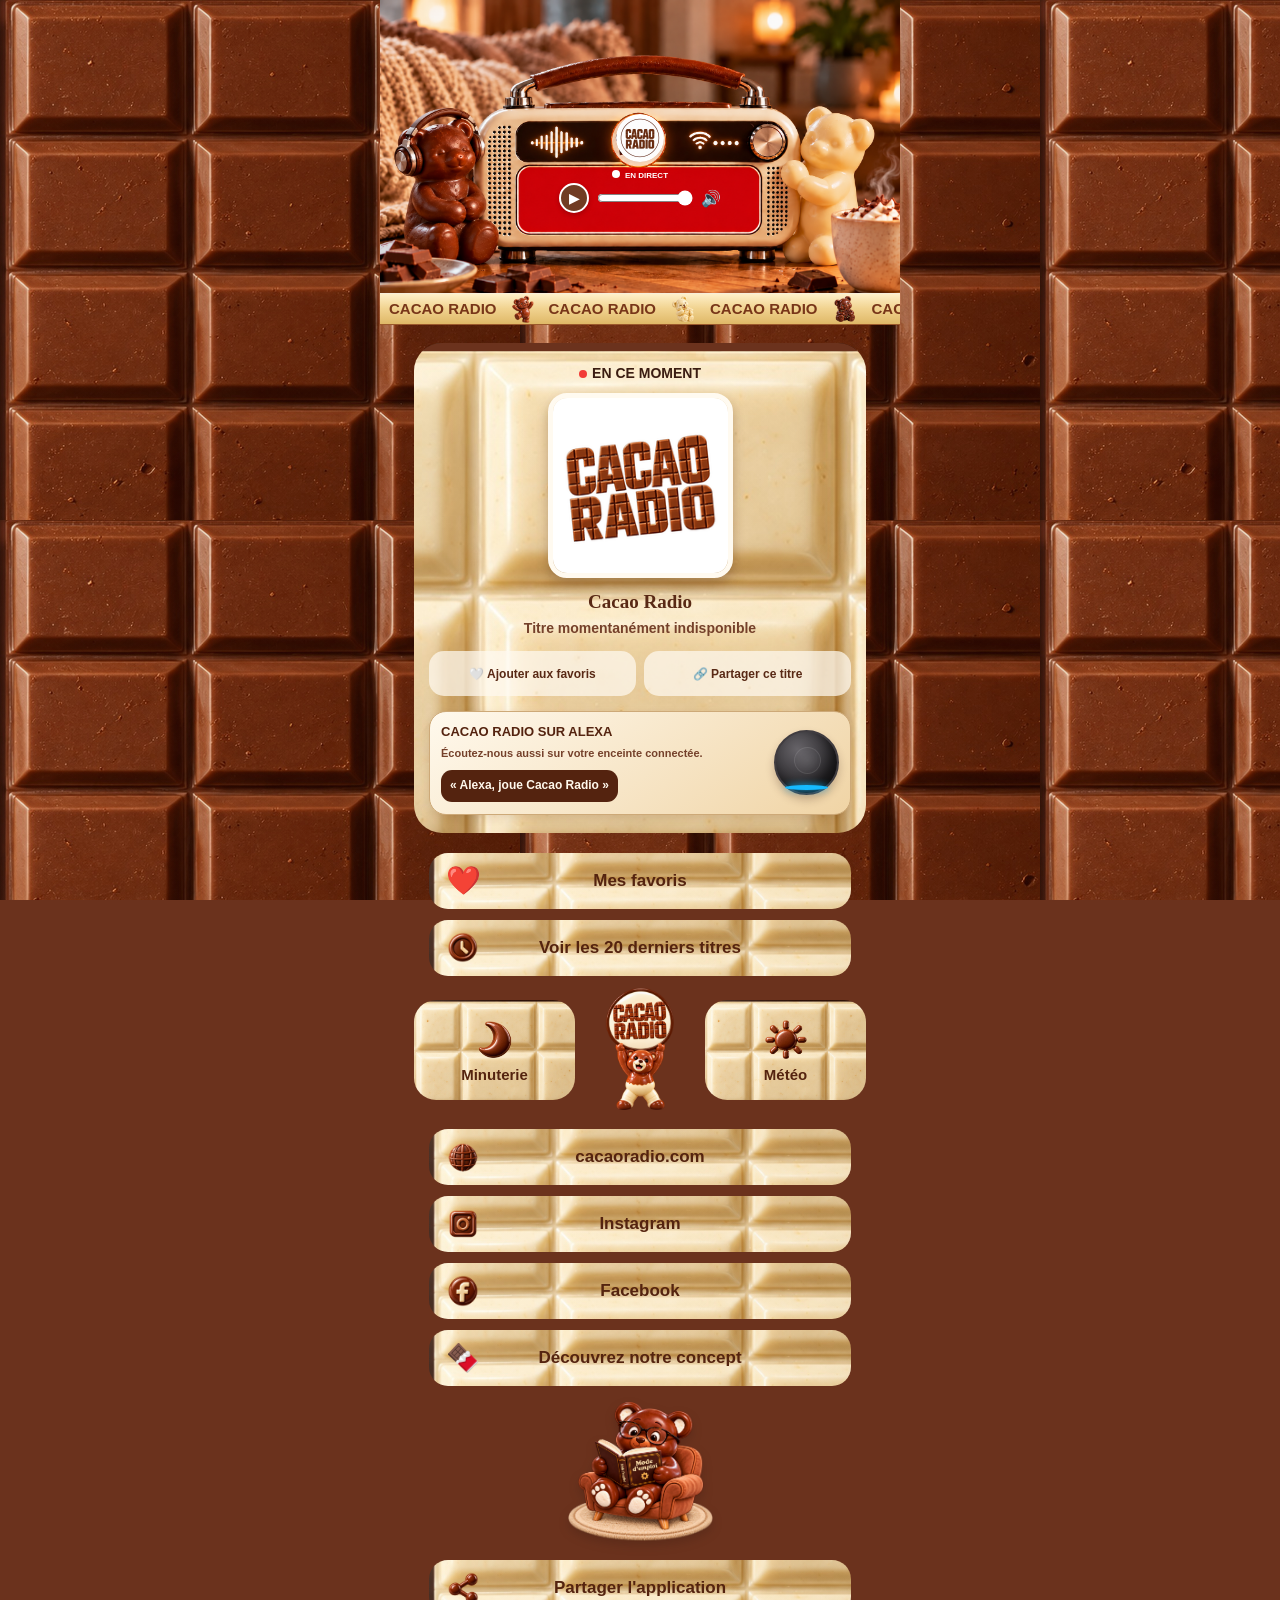
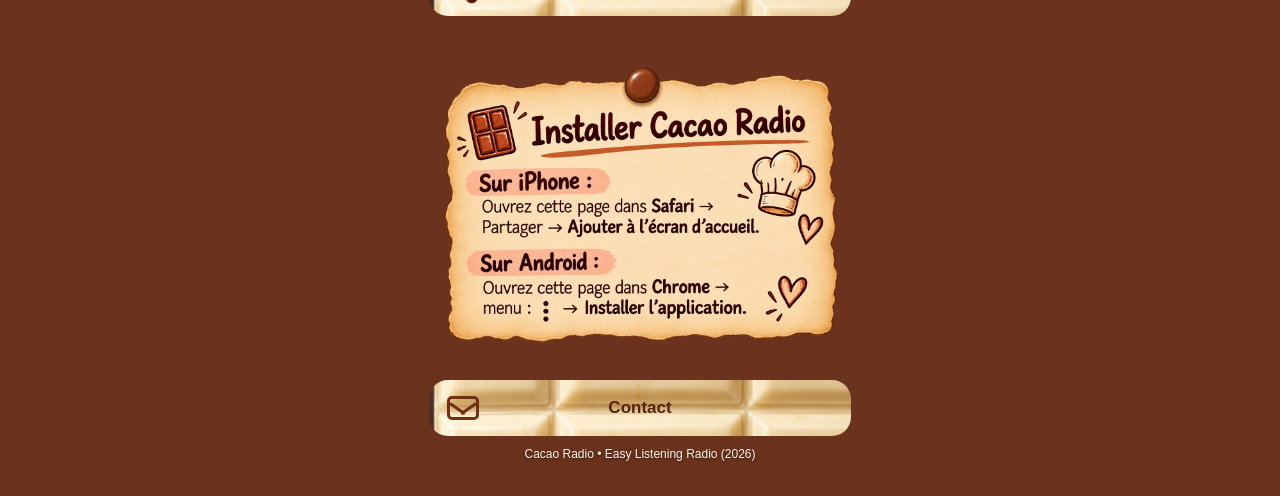
==== commit 1d42f5c9: "Refactor card styles and add Alexa integration Updated styling for now-card and added new alexa-card" ====
--- a/index.html
+++ b/index.html
@@ -134,9 +134,9 @@
 }
 .card{border-radius:25px}
 
-/* EN CE MOMENT */
+/* EN CE MOMENT - COMPACT */
 .now-card{
- position:relative;padding:27px 18px 22px;
+ position:relative;padding:22px 15px 18px;
  margin:18px 20px 20px;border-radius:28px;text-align:center;
 }
 .now-card:before{
@@ -144,30 +144,100 @@
  height:8px;background:#6b321d;
  border-radius:28px 28px 0 0;
 }
-.now-label{font-size:14px;font-weight:900;margin-bottom:15px}
+.now-label{font-size:14px;font-weight:900;margin-bottom:12px}
 .now-wrap{display:flex;flex-direction:column;align-items:center}
 .now-cover{
- display:block;width:220px;height:220px;max-width:82vw;
- border-radius:20px;object-fit:cover;background:white;
+ display:block;width:185px;height:185px;max-width:82%;
+ border-radius:19px;object-fit:cover;background:white;
  border:5px solid #fffaf0;
  box-shadow:0 6px 12px #481f0a47;
- margin:0 auto 16px;
+ margin:0 auto 12px;
 }
 .now-text{width:100%;text-align:center}
 .now-title{
- font-family:Georgia,serif;font-size:20px;
- font-weight:900;color:#592915;margin:0 auto 8px;
-}
-.now-artist{font-size:15px;font-weight:800;color:#75412b}
+ font-family:Georgia,serif;font-size:19px;
+ line-height:1.25;overflow-wrap:anywhere;
+ font-weight:900;color:#592915;margin:0 auto 6px;
+}
+.now-artist{
+ font-size:14px;line-height:1.35;
+ font-weight:800;color:#75412b;
+ overflow-wrap:anywhere;
+}
 .track-actions{
  display:grid;grid-template-columns:1fr 1fr;
- gap:9px;width:100%;margin-top:16px;
+ gap:8px;width:100%;margin-top:13px;
 }
 .track-action{
- min-height:46px;border:0;border-radius:15px;
- padding:7px 8px;background:#fffaf0b8;
- color:#592915;font-size:13px;font-weight:900;
+ min-height:45px;border:0;border-radius:15px;
+ padding:7px 7px;background:#fffaf0b8;
+ color:#592915;font-size:12px;font-weight:900;
  cursor:pointer;
+}
+
+/* ENCart ALEXA */
+.alexa-card{
+ display:grid;
+ grid-template-columns:minmax(0,1fr) 65px;
+ gap:10px;align-items:center;
+ margin-top:15px;padding:12px 11px;
+ background:linear-gradient(145deg,#fff9ed,#f0d4a5);
+ border:1px solid #cda978;
+ border-radius:17px;
+ box-shadow:0 3px 9px #54230f1c;
+ text-align:left;
+}
+.alexa-content{min-width:0}
+.alexa-heading{
+ font-size:13px;font-weight:900;
+ line-height:1.25;color:#54230f;
+}
+.alexa-description{
+ font-size:11px;line-height:1.4;
+ color:#75412b;font-weight:600;
+ margin-top:5px;
+}
+.alexa-command{
+ display:block;width:fit-content;
+ max-width:100%;margin-top:9px;
+ padding:8px 9px;border-radius:11px;
+ background:#54230f;color:#fff8ec;
+ font-size:12px;line-height:1.3;
+ font-weight:900;text-align:center;
+}
+.alexa-speaker{
+ position:relative;width:65px;height:65px;
+ border-radius:50%;
+ background:radial-gradient(circle at 35% 28%,#666368,#29272a 65%,#141315);
+ border:2px solid #403c40;
+ box-shadow:inset -6px -7px 12px #0007,0 5px 8px #3b1d1240;
+}
+.alexa-speaker:before{
+ content:"";position:absolute;
+ bottom:3px;left:9px;right:9px;height:5px;
+ border-radius:50%;background:#16baff;
+ box-shadow:0 0 7px #16baff;
+}
+.alexa-speaker:after{
+ content:"";position:absolute;
+ width:25px;height:25px;
+ top:15px;left:18px;border-radius:50%;
+ border:1px solid #ffffff18;
+ background:radial-gradient(circle,#ffffff16,transparent);
+}
+@media(max-width:360px){
+ .now-card{
+  margin-left:12px;margin-right:12px;
+  padding-left:12px;padding-right:12px;
+ }
+ .now-cover{width:175px;height:175px}
+ .alexa-card{
+  grid-template-columns:minmax(0,1fr) 55px;
+  gap:7px;padding:10px 9px;
+ }
+ .alexa-speaker{width:55px;height:55px}
+ .alexa-heading{font-size:12px}
+ .alexa-command{font-size:11px;padding:7px}
 }
 
 /* BOUTONS */
@@ -459,6 +529,21 @@
 </div>
 </div>
 </div>
+
+<!-- NOUVEL ENCART ALEXA -->
+<div class="alexa-card" aria-label="Cacao Radio sur Alexa">
+<div class="alexa-content">
+<div class="alexa-heading">CACAO RADIO SUR ALEXA</div>
+<div class="alexa-description">
+Écoutez-nous aussi sur votre enceinte connectée.
+</div>
+<div class="alexa-command">
+« Alexa, joue Cacao Radio »
+</div>
+</div>
+<div class="alexa-speaker" aria-hidden="true"></div>
+</div>
+
 </section>
 
 <!-- FAVORIS -->
@@ -599,7 +684,7 @@
 </div>
 </div>
 
-<!-- MODALE CONCEPT : IMAGES A LA RACINE -->
+<!-- MODALE CONCEPT -->
 <div class="concept-modal" id="conceptModal"
  role="dialog" aria-modal="true"
  aria-label="Présentation du concept Cacao Radio"
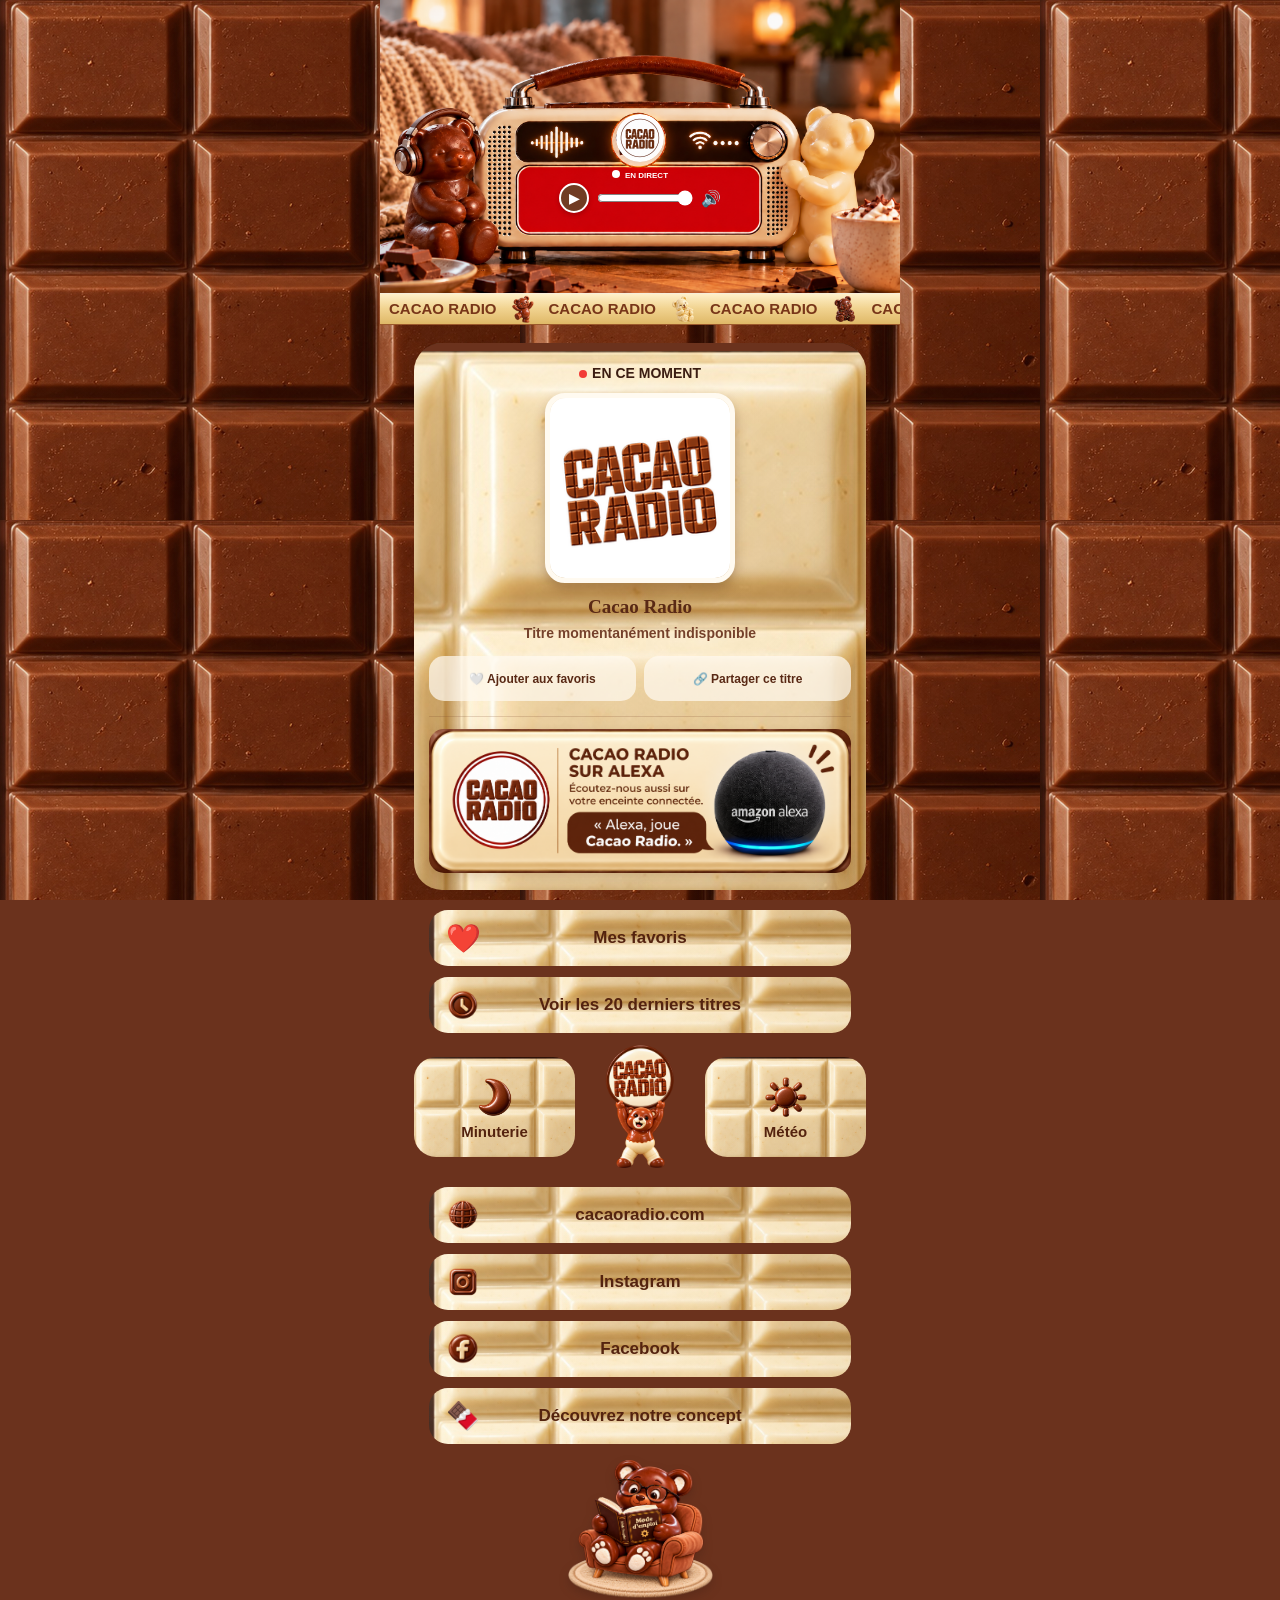
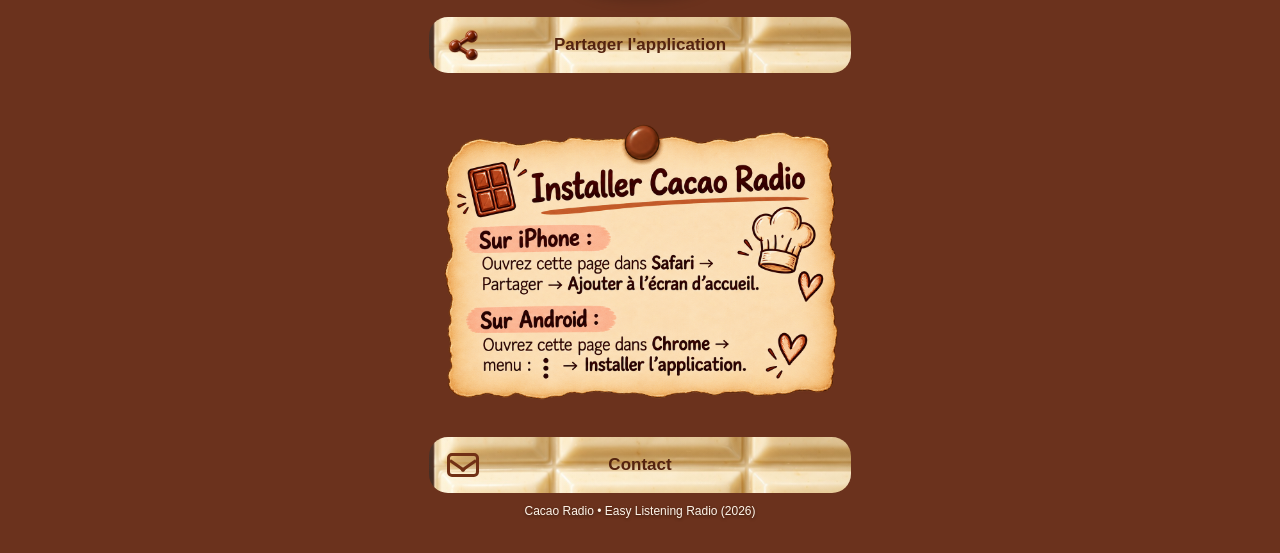
==== commit 834f9c48: "Update styles and remove Alexa card section" ====
--- a/index.html
+++ b/index.html
@@ -134,9 +134,9 @@
 }
 .card{border-radius:25px}
 
-/* EN CE MOMENT - COMPACT */
+/* EN CE MOMENT */
 .now-card{
- position:relative;padding:22px 15px 18px;
+ position:relative;padding:22px 15px 17px;
  margin:18px 20px 20px;border-radius:28px;text-align:center;
 }
 .now-card:before{
@@ -147,8 +147,8 @@
 .now-label{font-size:14px;font-weight:900;margin-bottom:12px}
 .now-wrap{display:flex;flex-direction:column;align-items:center}
 .now-cover{
- display:block;width:185px;height:185px;max-width:82%;
- border-radius:19px;object-fit:cover;background:white;
+ display:block;width:190px;height:190px;max-width:82%;
+ border-radius:20px;object-fit:cover;background:white;
  border:5px solid #fffaf0;
  box-shadow:0 6px 12px #481f0a47;
  margin:0 auto 12px;
@@ -175,69 +175,33 @@
  cursor:pointer;
 }
 
-/* ENCart ALEXA */
-.alexa-card{
- display:grid;
- grid-template-columns:minmax(0,1fr) 65px;
- gap:10px;align-items:center;
- margin-top:15px;padding:12px 11px;
- background:linear-gradient(145deg,#fff9ed,#f0d4a5);
- border:1px solid #cda978;
- border-radius:17px;
- box-shadow:0 3px 9px #54230f1c;
- text-align:left;
-}
-.alexa-content{min-width:0}
-.alexa-heading{
- font-size:13px;font-weight:900;
- line-height:1.25;color:#54230f;
-}
-.alexa-description{
- font-size:11px;line-height:1.4;
- color:#75412b;font-weight:600;
- margin-top:5px;
-}
-.alexa-command{
- display:block;width:fit-content;
- max-width:100%;margin-top:9px;
- padding:8px 9px;border-radius:11px;
- background:#54230f;color:#fff8ec;
- font-size:12px;line-height:1.3;
- font-weight:900;text-align:center;
-}
-.alexa-speaker{
- position:relative;width:65px;height:65px;
- border-radius:50%;
- background:radial-gradient(circle at 35% 28%,#666368,#29272a 65%,#141315);
- border:2px solid #403c40;
- box-shadow:inset -6px -7px 12px #0007,0 5px 8px #3b1d1240;
-}
-.alexa-speaker:before{
- content:"";position:absolute;
- bottom:3px;left:9px;right:9px;height:5px;
- border-radius:50%;background:#16baff;
- box-shadow:0 0 7px #16baff;
-}
-.alexa-speaker:after{
- content:"";position:absolute;
- width:25px;height:25px;
- top:15px;left:18px;border-radius:50%;
- border:1px solid #ffffff18;
- background:radial-gradient(circle,#ffffff16,transparent);
-}
+/* VISUEL ALEXA ORIGINAL PNG */
+.alexa-image-area{
+ width:100%;
+ margin-top:15px;
+ padding-top:12px;
+ border-top:1px solid #713c2330;
+}
+.alexa-image{
+ display:block;
+ width:100%;
+ height:auto;
+ border-radius:15px;
+ object-fit:contain;
+ box-shadow:0 3px 9px #54230f22;
+}
+
+/* ADAPTATION SMARTPHONE */
 @media(max-width:360px){
  .now-card{
-  margin-left:12px;margin-right:12px;
-  padding-left:12px;padding-right:12px;
+  margin-left:12px;
+  margin-right:12px;
+  padding-left:12px;
+  padding-right:12px;
  }
  .now-cover{width:175px;height:175px}
- .alexa-card{
-  grid-template-columns:minmax(0,1fr) 55px;
-  gap:7px;padding:10px 9px;
- }
- .alexa-speaker{width:55px;height:55px}
- .alexa-heading{font-size:12px}
- .alexa-command{font-size:11px;padding:7px}
+ .now-title{font-size:17px}
+ .track-action{font-size:11px}
 }
 
 /* BOUTONS */
@@ -521,6 +485,7 @@
 <div class="now-text">
 <div class="now-title" id="nowTitle">Cacao Radio</div>
 <div class="now-artist" id="nowArtist">Chargement du titre…</div>
+
 <div class="track-actions">
 <button class="track-action" id="favoriteCurrentButton"
  onclick="addCurrentFavorite()">🤍 Ajouter aux favoris</button>
@@ -530,18 +495,13 @@
 </div>
 </div>
 
-<!-- NOUVEL ENCART ALEXA -->
-<div class="alexa-card" aria-label="Cacao Radio sur Alexa">
-<div class="alexa-content">
-<div class="alexa-heading">CACAO RADIO SUR ALEXA</div>
-<div class="alexa-description">
-Écoutez-nous aussi sur votre enceinte connectée.
-</div>
-<div class="alexa-command">
-« Alexa, joue Cacao Radio »
-</div>
-</div>
-<div class="alexa-speaker" aria-hidden="true"></div>
+<!-- VISUEL ALEXA PNG -->
+<div class="alexa-image-area">
+<img
+ class="alexa-image"
+ src="cacao-radio-alexa.png"
+ alt="Cacao Radio sur Alexa. Dites : Alexa, joue Cacao Radio."
+ loading="lazy">
 </div>
 
 </section>
@@ -1251,7 +1211,6 @@
   navigator.serviceWorker.register("./sw.js").catch(function(){});
  });
 }
-
 </script>
 </body>
 </html>
